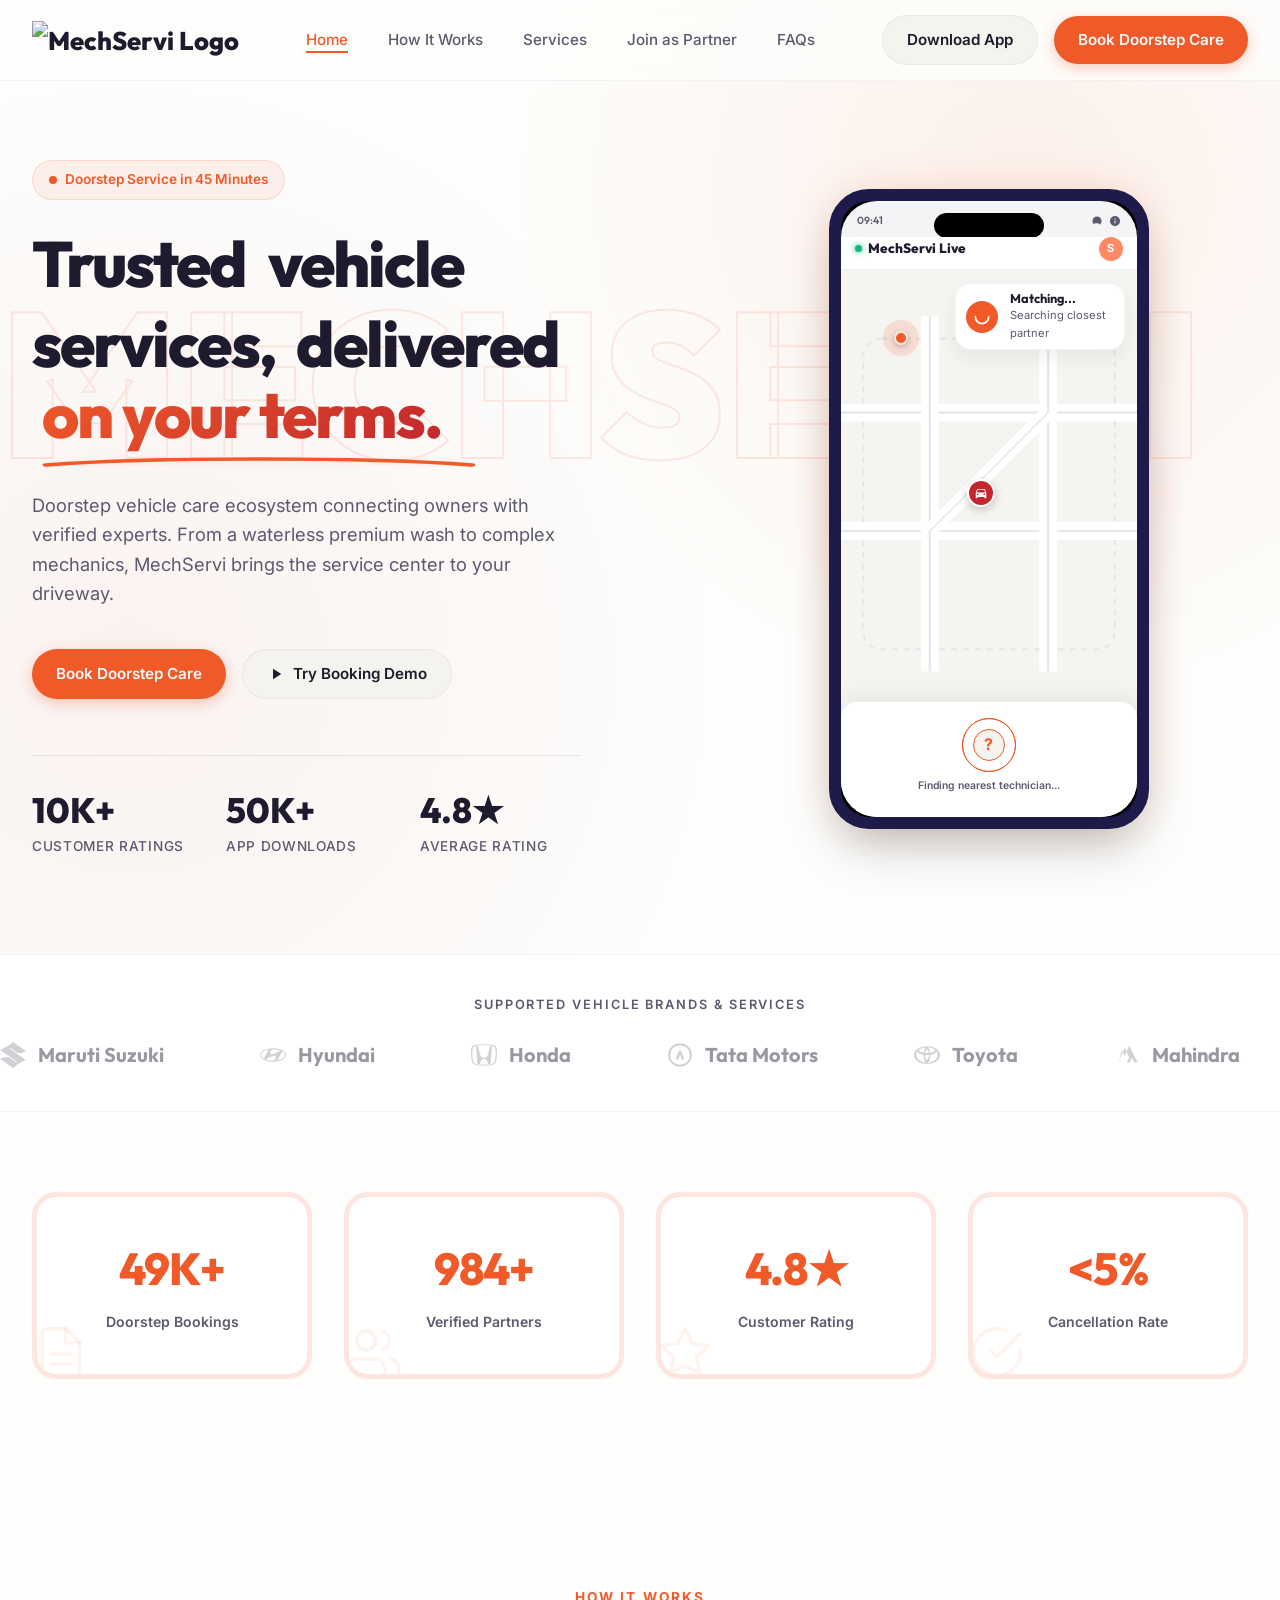
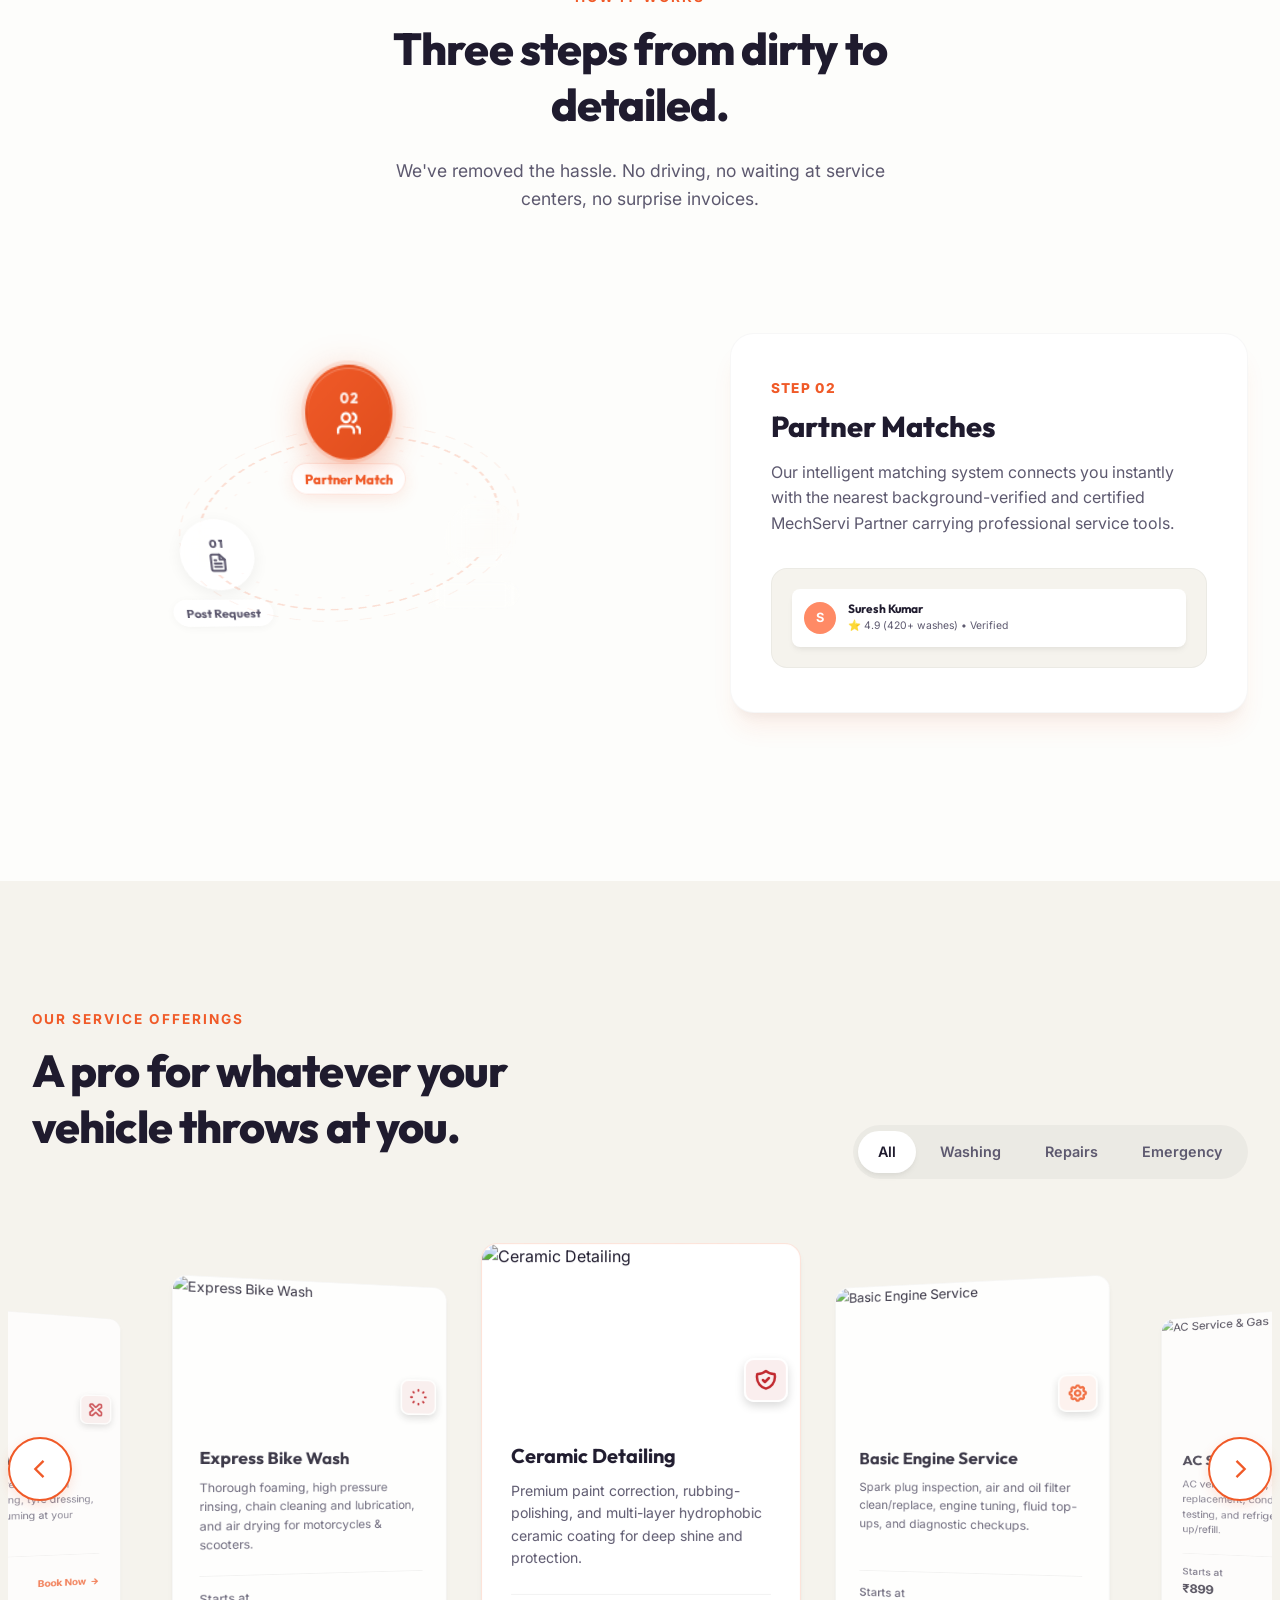
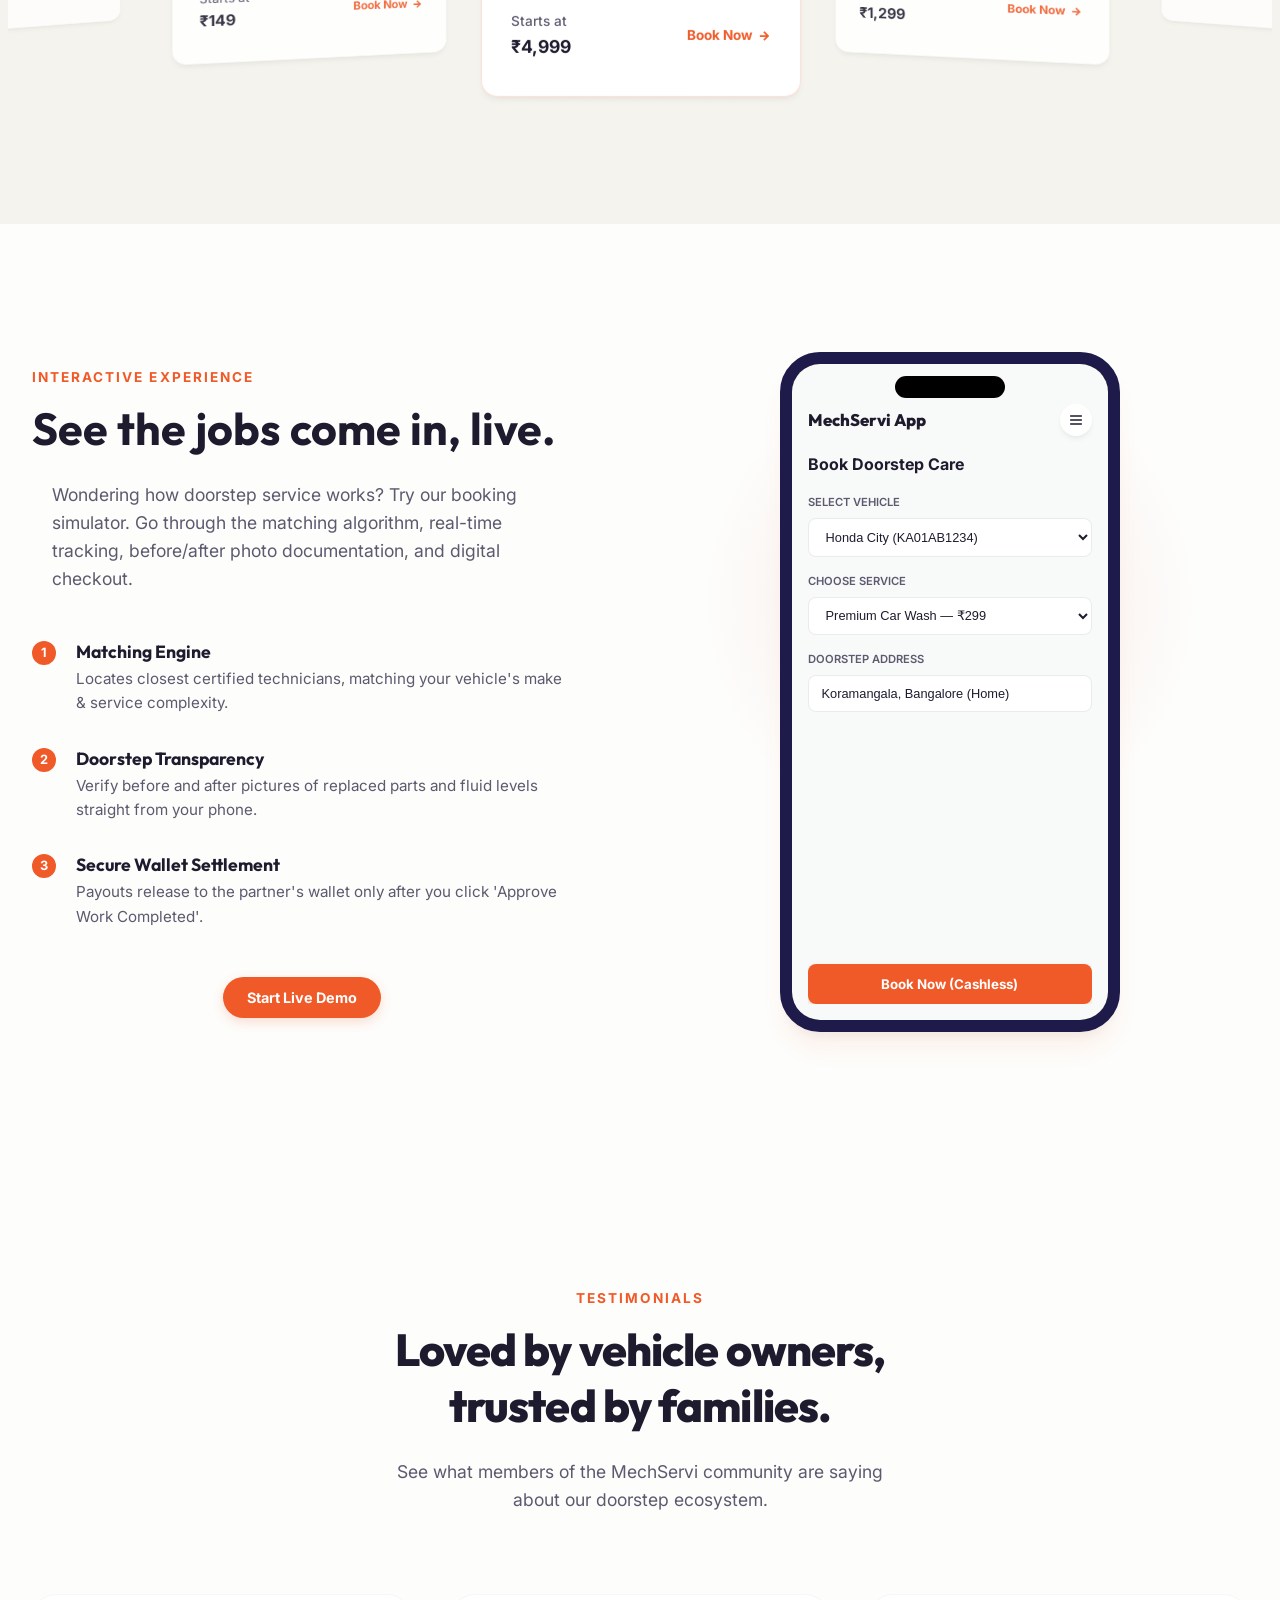
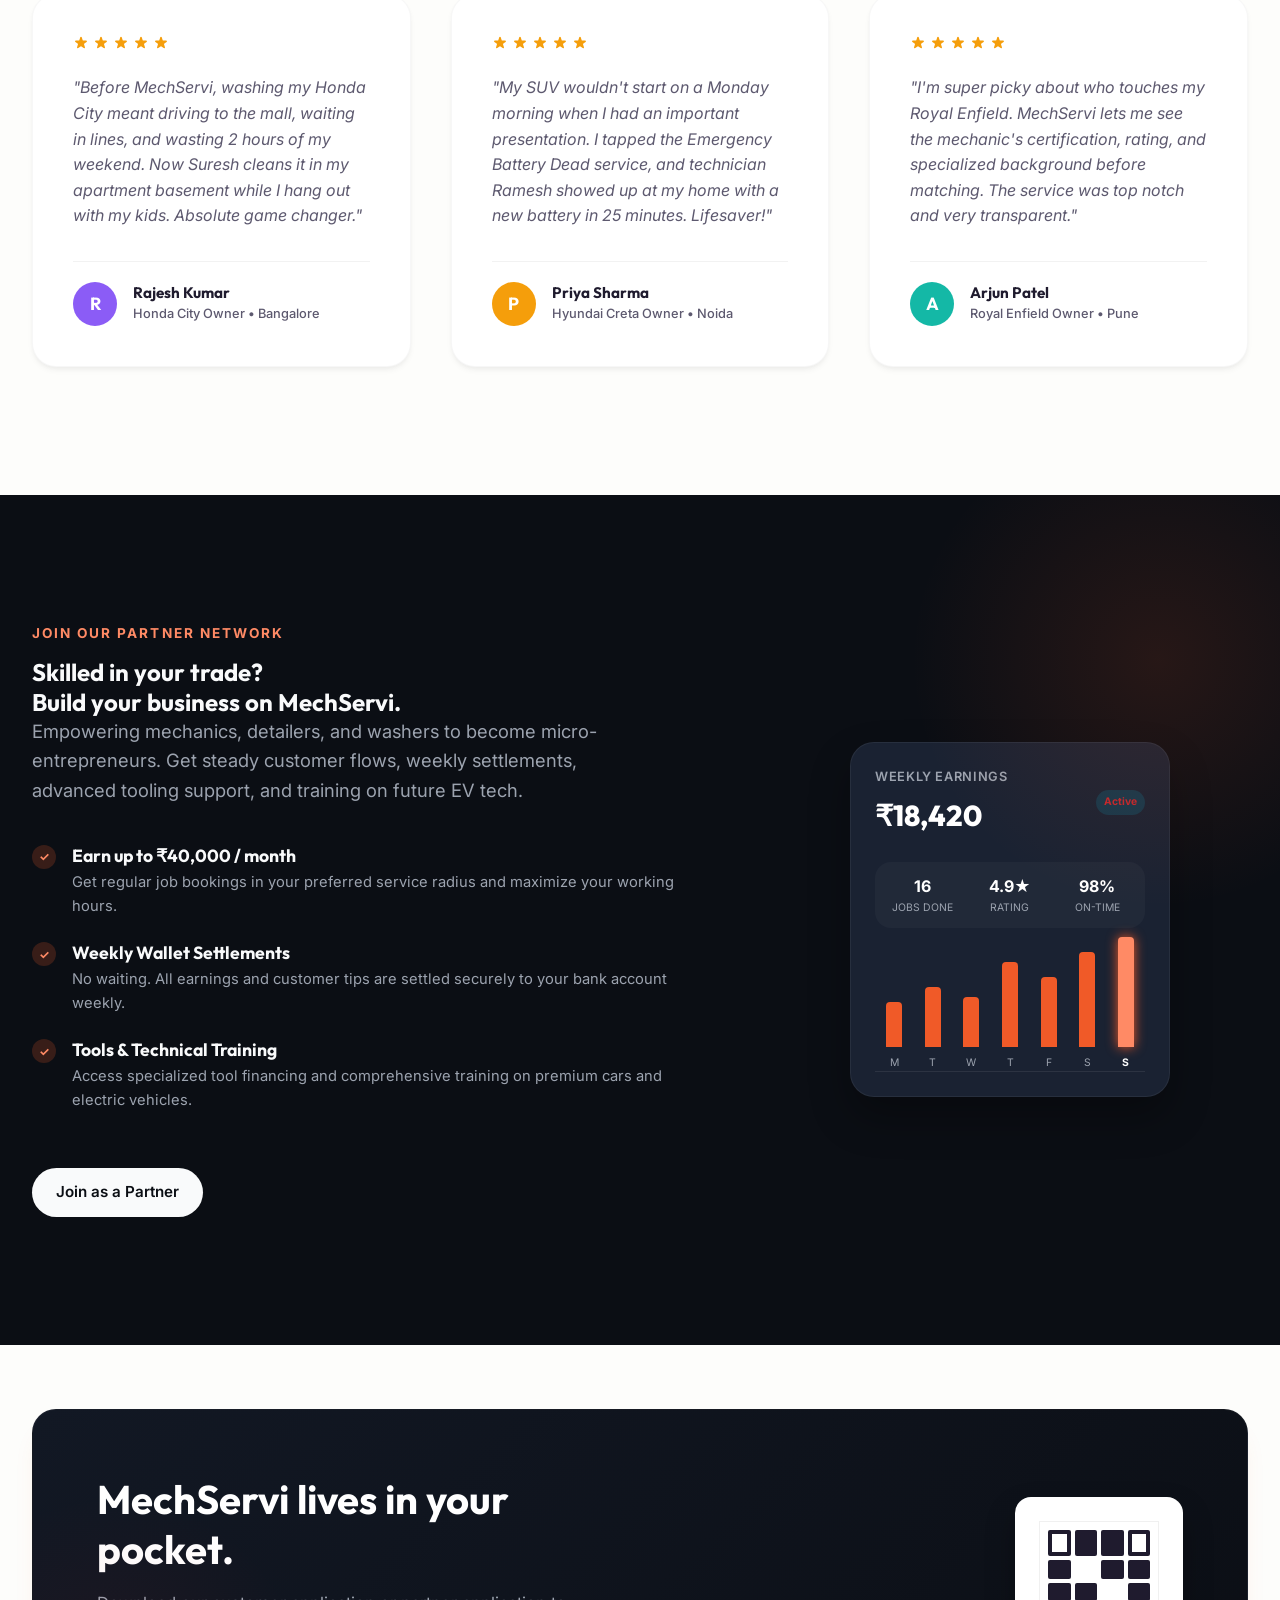
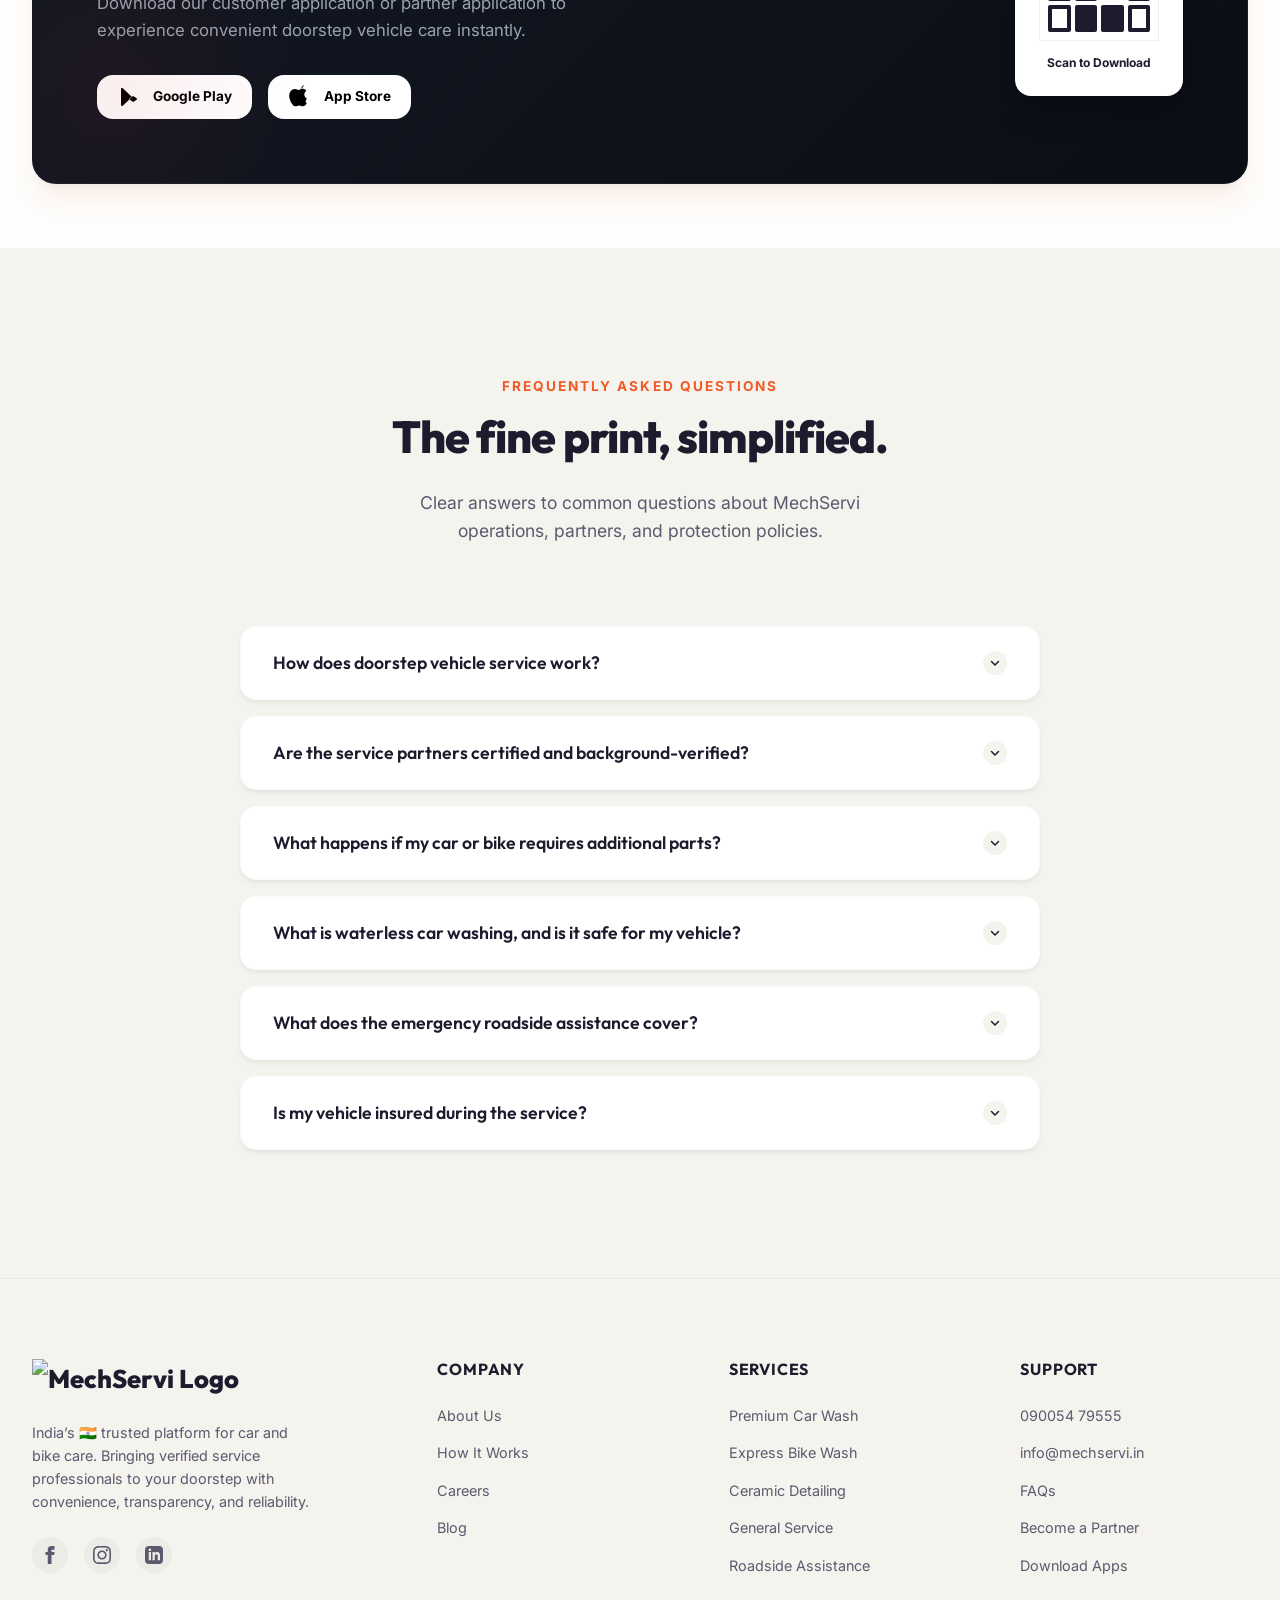
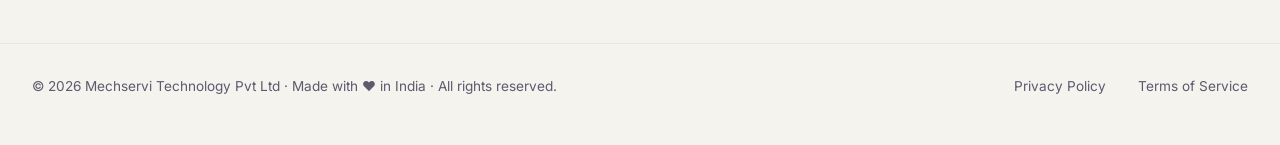
==== index.html @ dcfcd695 "Add files via upload" ====
<!DOCTYPE html>
<html lang="en">

<head>
    <meta charset="UTF-8">
    <meta name="viewport" content="width=device-width, initial-scale=1.0">
    <meta name="description" content="MechServi - Doorstep Vehicle Care Platform. Professional car wash, bike wash, repairs, maintenance, and emergency roadside assistance delivered at your doorstep by verified experts.">
    <title>MechServi - Doorstep Vehicle Care, On Your Terms</title>

    <!-- Favicons & Manifest -->
    <link rel="icon" type="image/png" href="favicon-96x96.png" sizes="96x96">
    <link rel="icon" type="image/svg+xml" href="favicon.svg">
    <link rel="shortcut icon" href="favicon.ico">
    <link rel="apple-touch-icon" sizes="180x180" href="apple-touch-icon.png">
    <meta name="apple-mobile-web-app-title" content="MechServi">
    <link rel="manifest" href="site.webmanifest">

    <!-- CSS Stylesheet -->
    <link rel="stylesheet" href="style.css">
</head>

<body>

    <!-- Header / Navigation Bar -->
    <header id="site-header">
        <div class="container nav-container">
            <a href="#" class="logo" id="header-logo">
        <img src="assets/logo.png" alt="MechServi Logo">
      </a>

            <nav id="main-nav">
                <ul>
                    <li><a href="#" class="active" id="nav-home">Home</a></li>
                    <li><a href="#how-it-works" id="nav-how">How It Works</a></li>
                    <li><a href="#services" id="nav-services">Services</a></li>
                    <li><a href="#partner" id="nav-partner">Join as Partner</a></li>
                    <li><a href="#faqs" id="nav-faq">FAQs</a></li>
                </ul>
                <div class="mobile-only-actions">
                    <a href="#download" class="btn btn-secondary" id="mobile-nav-btn-secondary">Download App</a>
                    <a href="#services" class="btn btn-primary" id="mobile-nav-btn-primary">Book Doorstep Care</a>
                </div>
            </nav>

            <div class="nav-actions">
                <a href="#download" class="btn btn-secondary" id="nav-btn-secondary">Download App</a>
                <a href="#services" class="btn btn-primary" id="nav-btn-primary">Book Doorstep Care</a>
            </div>

            <button class="mobile-menu-toggle" id="mobile-toggle" aria-label="Toggle menu">
        <span></span>
        <span></span>
        <span></span>
      </button>
        </div>
    </header>

    <!-- Hero Section -->
    <section class="hero" id="home">
        <div class="hero-bg-text-container">
            <div class="hero-bg-text">
                MECHSERVI &nbsp;&nbsp;&nbsp; MECHSERVI &nbsp;&nbsp;&nbsp; MECHSERVI &nbsp;&nbsp;&nbsp; MECHSERVI &nbsp;&nbsp;&nbsp; MECHSERVI &nbsp;&nbsp;&nbsp; MECHSERVI &nbsp;&nbsp;&nbsp; MECHSERVI &nbsp;&nbsp;&nbsp; MECHSERVI &nbsp;&nbsp;&nbsp;
            </div>
        </div>
        <div class="container hero-grid">
            <div class="hero-text">
                <div class="hero-tag" id="hero-tag-badge">
                    <span></span> Doorstep Service in 45 Minutes
                </div>
                <h1 id="hero-heading">
                    <span class="hero-line">
            <span class="word">Trusted</span>
                    <span class="word">vehicle</span>
                    <span class="word">services,</span>
                    <span class="word">delivered</span>
                    </span>
                    <span class="hero-line">

            <span class="rotating-words-wrapper">
              <span class="rotating-word" style="--gradient: linear-gradient(135deg, #F05A28, #C1272D)">on your
                terms.</span>
                    <span class="rotating-word" style="--gradient: linear-gradient(135deg, #F05A28, #10B981)">on your
                schedule.</span>
                    <span class="rotating-word" style="--gradient: linear-gradient(135deg, #E04E1D, #F59E0B)">at your
                doorstep.</span>
                    <svg class="handwritten-underline" viewBox="0 0 200 12" fill="none" preserveAspectRatio="none">
                <path d="M2 10 C 50 2, 150 2, 198 10" stroke="var(--color-primary)" stroke-width="3.5"
                  stroke-linecap="round" />
              </svg>
                    </span>
                    </span>
                </h1>
                <p class="hero-desc" id="hero-description">
                    Doorstep vehicle care ecosystem connecting owners with verified experts. From a waterless premium wash to complex mechanics, MechServi brings the service center to your driveway.
                </p>
                <div class="hero-actions">
                    <a href="#services" class="btn btn-primary" id="hero-btn-primary">Book Doorstep Care</a>
                    <a href="#simulator" class="btn btn-secondary" id="hero-btn-secondary">
                        <!-- Play icon in SVG -->
                        <svg width="18" height="18" viewBox="0 0 24 24" fill="currentColor">
              <path d="M8 5V19L19 12L8 5Z" />
            </svg> Try Booking Demo
                    </a>
                </div>

                <div class="hero-stats" id="hero-stats-panel">
                    <div class="hero-stat-item">
                        <h3 id="stat-ratings-num">10K+</h3>
                        <p>Customer Ratings</p>
                    </div>
                    <div class="hero-stat-item">
                        <h3 id="stat-downloads-num">50K+</h3>
                        <p>App Downloads</p>
                    </div>
                    <div class="hero-stat-item">
                        <h3 id="stat-rating-val">4.8★</h3>
                        <p>Average Rating</p>
                    </div>
                </div>
            </div>

            <div class="hero-visual">
                <div class="blob-glow"></div>

                <!-- Smartphone Graphic Mockup (Interactive Tracking Demo) -->
                <div class="smartphone-mockup" id="hero-mockup">
                    <div class="app-screen hero-app-screen" id="hero-app-state-container" data-state="idle">
                        <!-- App StatusBar Mockup -->
                        <div class="app-statusbar">
                            <span class="statusbar-time">09:41</span>
                            <div class="statusbar-icons">
                                <svg width="12" height="12" viewBox="0 0 24 24" fill="currentColor">
                  <path
                    d="M12 3c-4.97 0-9 4.03-9 9 0 2.12.74 4.07 1.97 5.61L4.35 19.4c3.9-3.9 10.2-3.9 14.1 0l.78-1.79C20.26 16.07 21 14.12 21 12c0-4.97-4.03-9-9-9z" />
                </svg>
                                <svg width="12" height="12" viewBox="0 0 24 24" fill="currentColor">
                  <path
                    d="M12 2C6.48 2 2 6.48 2 12s4.48 10 10 10 10-4.48 10-10S17.52 2 12 2zm1 15h-2v-6h2v6zm0-8h-2V7h2v2z" />
                </svg>
                            </div>
                        </div>

                        <!-- App Header Navigation -->
                        <div class="app-header">
                            <div class="app-header-left">
                                <span class="app-status-indicator"></span>
                                <span class="app-title">MechServi Live</span>
                            </div>
                            <div class="app-profile">S</div>
                        </div>

                        <!-- Map View Container -->
                        <div class="app-map-view" id="hero-map">
                            <!-- Grid Roads (Using SVG for maximum alignment & sharp responsive visuals) -->
                            <svg class="map-grid-svg" viewBox="0 0 200 240" fill="none" xmlns="http://www.w3.org/2000/svg">
                <!-- Outer Ring & Blocks -->
                <rect x="15" y="15" width="170" height="210" rx="12" stroke="#E5E7EB" stroke-width="1.5"
                  stroke-dasharray="4 4" />

                <!-- Main Horizontal Streets -->
                <path d="M0 65 H200" stroke="#FFFFFF" stroke-width="12" />
                <path d="M0 65 H200" stroke="#E5E7EB" stroke-width="1.5" />
                <path d="M0 145 H200" stroke="#FFFFFF" stroke-width="12" />
                <path d="M0 145 H200" stroke="#E5E7EB" stroke-width="1.5" />

                <!-- Main Vertical Streets -->
                <path d="M60 0 V240" stroke="#FFFFFF" stroke-width="12" />
                <path d="M60 0 V240" stroke="#E5E7EB" stroke-width="1.5" />
                <path d="M140 0 V240" stroke="#FFFFFF" stroke-width="12" />
                <path d="M140 0 V240" stroke="#E5E7EB" stroke-width="1.5" />

                <!-- Diagonal shortcut road -->
                <path d="M60 145 L140 65" stroke="#FFFFFF" stroke-width="10" />
                <path d="M60 145 L140 65" stroke="#E5E7EB" stroke-width="1" />
              </svg>

                            <!-- Pulsing Customer Target Location Pin -->
                            <div class="app-map-pin" style="left: 60px; top: 65px;">
                                <div class="pin-sonar"></div>
                                <div class="pin-core"></div>
                            </div>

                            <!-- Animated Vendor Pin -->
                            <div class="app-map-vendor-pin" id="hero-vendor-pin" style="left: 140px; top: 220px;">
                                <div class="vendor-avatar-badge" id="hero-vendor-badge">
                                    <!-- Dynamic Service Icon will render here via JS -->
                                    <svg viewBox="0 0 24 24">
                    <path
                      d="M18.92 6.01C18.72 5.42 18.16 5 17.5 5h-11c-.66 0-1.21.42-1.42 1.01L3 12v8c0 .55.45 1 1 1h1c.55 0 1-.45 1-1v-1h12v1c0 .55.45 1 1 1h1c.55 0 1-.45 1-1v-8l-2.08-5.99zM6.5 16c-.83 0-1.5-.67-1.5-1.5S5.67 13 6.5 13s1.5.67 1.5 1.5S7.33 16 6.5 16zm11 0c-.83 0-1.5-.67-1.5-1.5s.67-1.5 1.5-1.5 1.5.67 1.5 1.5-.67 1.5-1.5 1.5zM5 11l1.27-3.82c.14-.4.52-.68.96-.68h9.54c.44 0 .82.28.96.68L19 11H5z"
                      fill="currentColor" />
                  </svg>
                                </div>
                                <div class="vendor-radar-ping"></div>
                            </div>
                        </div>

                        <!-- Dynamic Floating Status Widget -->
                        <div class="app-float-card card-top-right hero-widget" id="hero-widget-status">
                            <div class="icon-badge" id="hero-widget-badge">
                                <svg class="icon-clock" width="16" height="16" fill="none" stroke="currentColor" stroke-width="2.5" viewBox="0 0 24 24">
                  <path d="M12 8v4l3 3m6-3a9 9 0 11-18 0 9 9 0 0118 0z" stroke-linecap="round"
                    stroke-linejoin="round" />
                </svg>
                            </div>
                            <div class="details">
                                <h4 id="hero-widget-title">Live Tracker</h4>
                                <p id="hero-widget-desc">Select a service to start demo</p>
                            </div>
                        </div>

                        <!-- Bottom Control console Sheet -->
                        <div class="app-control-sheet" id="hero-control-sheet">
                            <!-- STATE: Idle/Selection -->
                            <div class="sheet-state active" id="hero-sheet-idle">
                                <div class="sheet-indicator"></div>
                                <p class="sheet-label">Choose Doorstep Service</p>
                                <div class="service-option-row">
                                    <button class="service-opt-btn active" data-service="wash">
                    <div class="btn-icon">🚗</div>
                    <span>Wash</span>
                  </button>
                                    <button class="service-opt-btn" data-service="repair">
                    <div class="btn-icon">🔧</div>
                    <span>Repair</span>
                  </button>
                                    <button class="service-opt-btn" data-service="tow">
                    <div class="btn-icon">🚜</div>
                    <span>Towing</span>
                  </button>
                                </div>
                                <button class="sheet-primary-btn" id="hero-btn-start">Request Live Track</button>
                            </div>

                            <!-- STATE: Matching -->
                            <div class="sheet-state" id="hero-sheet-matching">
                                <div class="matching-radar-container">
                                    <div class="radar-circle circle-1"></div>
                                    <div class="radar-circle circle-2"></div>
                                    <div class="matching-avatar">?</div>
                                </div>
                                <p class="matching-text">Finding nearest technician...</p>
                            </div>

                            <!-- STATE: Active Tracking/Progress -->
                            <div class="sheet-state" id="hero-sheet-tracking">
                                <div class="provider-profile-card">
                                    <div class="profile-avatar" id="hero-provider-avatar">S</div>
                                    <div class="provider-info">
                                        <h5 id="hero-provider-name">Suresh Kumar</h5>
                                        <p id="hero-provider-meta">⭐ 4.9 • Suzuki Swift</p>
                                    </div>
                                    <div class="provider-actions">
                                        <button class="action-btn-circle message-btn">💬</button>
                                        <button class="action-btn-circle call-btn">📞</button>
                                    </div>
                                </div>
                                <div class="progress-details-row">
                                    <div class="progress-info">
                                        <span id="hero-progress-label">Arriving in</span>
                                        <strong id="hero-progress-val">12 mins</strong>
                                    </div>
                                    <div class="mini-progress-bar">
                                        <div class="mini-progress-fill" id="hero-progress-fill" style="width: 0%;"></div>
                                    </div>
                                </div>
                            </div>

                            <!-- STATE: Receipt/Success -->
                            <div class="sheet-state" id="hero-sheet-receipt">
                                <div class="success-header">
                                    <div class="success-checkmark">✓</div>
                                    <h5>Service Completed!</h5>
                                </div>
                                <div class="receipt-mini-table">
                                    <div class="receipt-row">
                                        <span>Provider</span>
                                        <span id="hero-receipt-provider">Suresh Kumar</span>
                                    </div>
                                    <div class="receipt-row">
                                        <span>Total Paid</span>
                                        <strong id="hero-receipt-amount">₹499</strong>
                                    </div>
                                </div>
                                <button class="sheet-primary-btn outline-btn" id="hero-btn-reset">Simulate Again</button>
                            </div>
                        </div>

                    </div>
                </div>

            </div>
        </div>
    </section>

    <!-- Supported Brands Ticker -->
    <section class="ticker-section" id="brands-ticker">
        <div class="ticker-title">Supported Vehicle Brands & Services</div>
        <div class="ticker-wrap">
            <div class="ticker-content" id="ticker-slider">
                <!-- Double list for infinite loop -->
                <div class="ticker-item">
                    <svg class="brand-logo" viewBox="0 0 24 24">
            <path
              d="M17.369 19.995C13.51 22.39 12 24 12 24L.105 15.705s5.003-3.715 9.186-.87l5.61 3.882.683-.453L.106 7.321s2.226-.65 6.524-3.315C10.49 1.609 12 0 12 0l11.895 8.296s-5.003 3.715-9.187.87L9.1 5.281l-.683.454L23.893 16.68s-2.224.649-6.524 3.315Z"
              fill="currentColor" />
          </svg>
                    <span>Maruti Suzuki</span>
                </div>
                <div class="ticker-item">
                    <svg class="brand-logo" viewBox="0 0 24 24">
            <path
              d="M12 18.1622c-6.6275 0-12-2.7586-12-6.163 0-3.4028 5.3725-6.1614 12-6.1614 6.6278 0 12 2.7586 12 6.1614 0 3.4044-5.3722 6.163-12 6.163zM7.6023 7.17C3.701 7.9784.973 9.8302.973 11.9844c0 1.1929.8382 2.2932 2.248 3.1757.1174.0724.1941.0862.251.0826.1019-.006.1593-.0698.201-.146.028-.0485.0631-.1225.0972-.1968.4601-1.0834 2.0776-4.8333 4.2023-7.3758a1.1775 1.1775 0 0 0 .1048-.1461c.046-.084.0356-.1513.0006-.192-.0593-.0647-.2247-.065-.4756-.016zM9.742 8.8995c-1.1728 2.8492 1.0473 2.4961 1.6478 2.3637 1.0203-.2258 1.9944-.6128 2.7746-.925 2.2216-.8887 3.4012-1.7804 3.7925-2.123a1.9839 1.9839 0 0 0 .1076-.0988c.0557-.058.0976-.1192.0976-.2002 0-.0936-.081-.1687-.2374-.2231-.012-.0049-.0517-.021-.0641-.025-1.698-.5415-3.724-.8563-5.9016-.8563-.0168 0-.0586-.0022-.1169 0-.2608.0078-.5509.0664-.787.1888-.7777.4049-1.1163 1.4235-1.313 1.899zm10.5851.0037c-.0268.0487-.0612.1224-.0962.1974-.4599 1.0826-2.0774 4.831-4.2018 7.3733-.0515.063-.0796.1031-.1042.1467-.0492.0846-.0388.1535 0 .1935.0572.0641.2235.0654.474.0157 3.8998-.81 6.628-2.6606 6.628-4.8149 0-1.1925-.836-2.2928-2.2472-3.1745-.1161-.073-.1934-.0871-.25-.083-.1028.0067-.16.0699-.2026.1458zM14.258 15.099c1.173-2.849-1.0483-2.494-1.6467-2.3622-1.0218.225-1.996.613-2.7757.924-2.2226.8883-3.4017 1.782-3.7944 2.1234-.0468.0428-.0833.0742-.1066.0995-.0564.0573-.0967.1178-.0967.2007 0 .0923.08.1688.2362.2229.012.0048.0511.0213.0657.0255 1.696.54 3.722.8557 5.9.8557.0177 0 .0592.0016.1178 0 .2609-.0081.5522-.0677.7871-.1888.7781-.4052 1.1169-1.4234 1.3133-1.9007z"
              fill="currentColor" />
          </svg>
                    <span>Hyundai</span>
                </div>
                <div class="ticker-item">
                    <svg class="brand-logo" viewBox="0 0 24 24">
            <path
              d="M23.902 6.87c-.33-3.218-2.47-3.895-4.354-4.204-.946-.16-2.63-.3-3.716-.34-.946-.06-3.168-.09-3.835-.09-.657 0-2.89.03-3.835.09-1.076.04-2.77.18-3.716.34C2.563 2.985.42 3.66.092 6.87c-.08.877-.1 2.023-.09 3.248.03 2.031.2 3.406.3 4.363.07.657.338 2.62.687 3.636.478 1.395.916 1.803 1.424 2.222.937.757 2.471.996 2.79 1.056 1.733.31 5.24.368 6.784.368 1.544 0 5.05-.05 6.784-.368.329-.06 1.863-.29 2.79-1.056.508-.419.946-.827 1.424-2.222.35-1.016.628-2.979.698-3.636.1-.957.279-2.332.299-4.363.04-1.225.01-2.371-.08-3.248m-1.176 5.4c-.19 2.57-.418 4.104-.747 5.22-.29.976-.637 1.623-1.165 2.092-.867.787-2.063.956-2.76 1.056-1.514.23-4.055.3-6.057.3-2.002 0-4.543-.08-6.057-.3-.697-.1-1.893-.269-2.76-1.056-.518-.469-.876-1.126-1.155-2.093-.329-1.105-.558-2.65-.747-5.22-.11-1.543-.09-4.054.08-5.4.258-2.011 1.255-3.018 3.387-3.396.996-.18 2.34-.31 3.606-.37 1.016-.07 2.7-.1 3.636-.09.936-.01 2.62.03 3.636.09 1.275.06 2.61.19 3.606.37 2.142.378 3.139 1.395 3.388 3.397.199 1.345.229 3.856.11 5.4m-5.202-8.39c-.548 2.462-.767 3.588-1.216 5.37-.428 1.715-.767 3.298-1.335 4.065-.587.777-1.365.947-1.893 1.006-.279.03-.478.04-1.066.05-.596 0-.796-.02-1.075-.05-.528-.06-1.315-.229-1.892-1.006-.578-.767-.907-2.35-1.335-4.064-.47-1.773-.678-2.91-1.236-5.37 0 0-.548.02-.797.04-.329.02-.588.05-.867.09.343 5.372.692 11.079 1.126 16.13a21.983 21.983 0 002.39.169c.33-1.266.748-3.02 1.207-3.767.378-.608.966-.677 1.295-.717.518-.07.956-.08 1.165-.08.2-.01.637 0 1.165.08.33.05.917.11 1.295.717.47.747.877 2.5 1.206 3.766 0 0 .358-.01 1.165-.05.41-.018.82-.058 1.226-.12.458-5.39.785-10.728 1.126-16.128-.28-.04-.538-.07-.867-.09-.23-.02-.787-.04-.787-.04z"
              fill="currentColor" />
          </svg>
                    <span>Honda</span>
                </div>
                <div class="ticker-item">
                    <svg class="brand-logo" viewBox="0 0 24 24">
            <circle cx="12" cy="12" r="10" fill="none" stroke="currentColor" stroke-width="1.8" />
            <path
              d="M12 7c-2 3.5-3.5 6-3.5 9 0 .5.2.8.5.8 1.2 0 2.2-2.5 3-5 .8 2.5 1.8 5 3 5 .3 0 .5-.3.5-.8 0-3-1.5-5.5-3.5-9z"
              fill="currentColor" />
          </svg>
                    <span>Tata Motors</span>
                </div>
                <div class="ticker-item">
                    <svg class="brand-logo" viewBox="0 0 24 24">
            <path
              d="M12 3.848C5.223 3.848 0 7.298 0 12c0 4.702 5.224 8.152 12 8.152S24 16.702 24 12c0-4.702-5.223-8.152-12-8.152zm7.334 3.839c0 1.08-1.725 1.913-4.488 2.246-.26-2.58-1.005-4.279-1.963-4.913 2.948.184 6.45 1.227 6.45 2.667zM12 16.401c-.96 0-1.746-1.5-1.808-4.389.577.047 1.18.072 1.808.072.628 0 1.23-.025 1.807-.072-.061 2.89-.847 4.389-1.807 4.389zm0-6.308c-.59 0-1.155-.019-1.69-.054.261-1.728.92-3.15 1.69-3.15.77 0 1.428 1.422 1.689 3.15-.535.034-1.099.054-1.689.054zm-.882-5.075c-.956.633-1.706 2.333-1.964 4.915C6.391 9.6 4.665 8.767 4.665 7.687c0-1.44 3.504-2.49 6.453-2.669zM2.037 11.68a5.265 5.265 0 011.048-3.164c.27 1.547 2.522 2.881 5.972 3.37V12c0 3.772.879 6.203 2.087 6.97-5.107-.321-9.107-3.48-9.107-7.29zm10.823 7.29c1.207-.767 2.087-3.198 2.087-6.97v-.115c3.447-.488 5.704-1.826 5.972-3.37a5.26 5.26 0 011.049 3.165c-.004 3.81-4.008 6.969-9.109 7.29z"
              fill="currentColor" />
          </svg>
                    <span>Toyota</span>
                </div>
                <div class="ticker-item">
                    <svg class="brand-logo" viewBox="0 0 24 24">
            <path d="M4 19L10 5l4 9.5L12 19h2.5l2-4.5L19 19h3L14 3.5l-4 9.5-2.5-5.5L4 19z" fill="currentColor" />
          </svg>
                    <span>Mahindra</span>
                </div>
                <div class="ticker-item">
                    <svg class="brand-logo" viewBox="0 0 24 24">
            <path
              d="M2.5 7h2.5l2.5 5.5L10 7h2.5L9 14.5l-2 4.5H4.5l2-4.5L2.5 7zm11 0h2.5v12h-2.5V7zm5 0h2.5L23.5 19H21l-.75-2H17.5l-.75 2h-2.5l2.5-12zm-1 7.5h2l-1-2.7-1 2.7z"
              fill="currentColor" />
          </svg>
                    <span>Kia Motors</span>
                </div>
                <div class="ticker-item">
                    <svg class="brand-logo" viewBox="0 0 24 24">
            <circle cx="12" cy="12" r="10" fill="none" stroke="currentColor" stroke-width="1.8" />
            <path d="M12 5v14M5 12h14" stroke="currentColor" stroke-width="1.5" />
            <circle cx="12" cy="12" r="5" fill="currentColor" />
            <path d="M8 8l8 8M16 8l-8 8" stroke="currentColor" stroke-width="1.5" />
          </svg>
                    <span>Royal Enfield</span>
                </div>
                <div class="ticker-item">
                    <svg class="brand-logo" viewBox="0 0 24 24">
            <path d="M12 2L4 8v8l8 6 8-6V8l-8-6zm-1 4.5v11l-4-3V9.5l4-3zm6 3l-4 3v5l4-3v-5z" fill="currentColor" />
          </svg>
                    <span>Hero MotoCorp</span>
                </div>
                <div class="ticker-item">
                    <svg class="brand-logo" viewBox="0 0 24 24">
            <path d="M3 6l9 6 9-6v3l-9 6-9-6V6zm0 5l9 6 9-6v3l-9 6-9-6v-3z" fill="currentColor" />
          </svg>
                    <span>Bajaj Auto</span>
                </div>
                <!-- Duplicate for loop -->
                <div class="ticker-item">
                    <svg class="brand-logo" viewBox="0 0 24 24">
            <path
              d="M17.369 19.995C13.51 22.39 12 24 12 24L.105 15.705s5.003-3.715 9.186-.87l5.61 3.882.683-.453L.106 7.321s2.226-.65 6.524-3.315C10.49 1.609 12 0 12 0l11.895 8.296s-5.003 3.715-9.187.87L9.1 5.281l-.683.454L23.893 16.68s-2.224.649-6.524 3.315Z"
              fill="currentColor" />
          </svg>
                    <span>Maruti Suzuki</span>
                </div>
                <div class="ticker-item">
                    <svg class="brand-logo" viewBox="0 0 24 24">
            <path
              d="M12 18.1622c-6.6275 0-12-2.7586-12-6.163 0-3.4028 5.3725-6.1614 12-6.1614 6.6278 0 12 2.7586 12 6.1614 0 3.4044-5.3722 6.163-12 6.163zM7.6023 7.17C3.701 7.9784.973 9.8302.973 11.9844c0 1.1929.8382 2.2932 2.248 3.1757.1174.0724.1941.0862.251.0826.1019-.006.1593-.0698.201-.146.028-.0485.0631-.1225.0972-.1968.4601-1.0834 2.0776-4.8333 4.2023-7.3758a1.1775 1.1775 0 0 0 .1048-.1461c.046-.084.0356-.1513.0006-.192-.0593-.0647-.2247-.065-.4756-.016zM9.742 8.8995c-1.1728 2.8492 1.0473 2.4961 1.6478 2.3637 1.0203-.2258 1.9944-.6128 2.7746-.925 2.2216-.8887 3.4012-1.7804 3.7925-2.123a1.9839 1.9839 0 0 0 .1076-.0988c.0557-.058.0976-.1192.0976-.2002 0-.0936-.081-.1687-.2374-.2231-.012-.0049-.0517-.021-.0641-.025-1.698-.5415-3.724-.8563-5.9016-.8563-.0168 0-.0586-.0022-.1169 0-.2608.0078-.5509.0664-.787.1888-.7777.4049-1.1163 1.4235-1.313 1.899zm10.5851.0037c-.0268.0487-.0612.1224-.0962.1974-.4599 1.0826-2.0774 4.831-4.2018 7.3733-.0515.063-.0796.1031-.1042.1467-.0492.0846-.0388.1535 0 .1935.0572.0641.2235.0654.474.0157 3.8998-.81 6.628-2.6606 6.628-4.8149 0-1.1925-.836-2.2928-2.2472-3.1745-.1161-.073-.1934-.0871-.25-.083-.1028.0067-.16.0699-.2026.1458zM14.258 15.099c1.173-2.849-1.0483-2.494-1.6467-2.3622-1.0218.225-1.996.613-2.7757.924-2.2226.8883-3.4017 1.782-3.7944 2.1234-.0468.0428-.0833.0742-.1066.0995-.0564.0573-.0967.1178-.0967.2007 0 .0923.08.1688.2362.2229.012.0048.0511.0213.0657.0255 1.696.54 3.722.8557 5.9.8557.0177 0 .0592.0016.1178 0 .2609-.0081.5522-.0677.7871-.1888.7781-.4052 1.1169-1.4234 1.3133-1.9007z"
              fill="currentColor" />
          </svg>
                    <span>Hyundai</span>
                </div>
                <div class="ticker-item">
                    <svg class="brand-logo" viewBox="0 0 24 24">
            <path
              d="M23.902 6.87c-.33-3.218-2.47-3.895-4.354-4.204-.946-.16-2.63-.3-3.716-.34-.946-.06-3.168-.09-3.835-.09-.657 0-2.89.03-3.835.09-1.076.04-2.77.18-3.716.34C2.563 2.985.42 3.66.092 6.87c-.08.877-.1 2.023-.09 3.248.03 2.031.2 3.406.3 4.363.07.657.338 2.62.687 3.636.478 1.395.916 1.803 1.424 2.222.937.757 2.471.996 2.79 1.056 1.733.31 5.24.368 6.784.368 1.544 0 5.05-.05 6.784-.368.329-.06 1.863-.29 2.79-1.056.508-.419.946-.827 1.424-2.222.35-1.016.628-2.979.698-3.636.1-.957.279-2.332.299-4.363.04-1.225.01-2.371-.08-3.248m-1.176 5.4c-.19 2.57-.418 4.104-.747 5.22-.29.976-.637 1.623-1.165 2.092-.867.787-2.063.956-2.76 1.056-1.514.23-4.055.3-6.057.3-2.002 0-4.543-.08-6.057-.3-.697-.1-1.893-.269-2.76-1.056-.518-.469-.876-1.126-1.155-2.093-.329-1.105-.558-2.65-.747-5.22-.11-1.543-.09-4.054.08-5.4.258-2.011 1.255-3.018 3.387-3.396.996-.18 2.34-.31 3.606-.37 1.016-.07 2.7-.1 3.636-.09.936-.01 2.62.03 3.636.09 1.275.06 2.61.19 3.606.37 2.142.378 3.139 1.395 3.388 3.397.199 1.345.229 3.856.11 5.4m-5.202-8.39c-.548 2.462-.767 3.588-1.216 5.37-.428 1.715-.767 3.298-1.335 4.065-.587.777-1.365.947-1.893 1.006-.279.03-.478.04-1.066.05-.596 0-.796-.02-1.075-.05-.528-.06-1.315-.229-1.892-1.006-.578-.767-.907-2.35-1.335-4.064-.47-1.773-.678-2.91-1.236-5.37 0 0-.548.02-.797.04-.329.02-.588.05-.867.09.343 5.372.692 11.079 1.126 16.13a21.983 21.983 0 002.39.169c.33-1.266.748-3.02 1.207-3.767.378-.608.966-.677 1.295-.717.518-.07.956-.08 1.165-.08.2-.01.637 0 1.165.08.33.05.917.11 1.295.717.47.747.877 2.5 1.206 3.766 0 0 .358-.01 1.165-.05.41-.018.82-.058 1.226-.12.458-5.39.785-10.728 1.126-16.128-.28-.04-.538-.07-.867-.09-.23-.02-.787-.04-.787-.04z"
              fill="currentColor" />
          </svg>
                    <span>Honda</span>
                </div>
                <div class="ticker-item">
                    <svg class="brand-logo" viewBox="0 0 24 24">
            <circle cx="12" cy="12" r="10" fill="none" stroke="currentColor" stroke-width="1.8" />
            <path
              d="M12 7c-2 3.5-3.5 6-3.5 9 0 .5.2.8.5.8 1.2 0 2.2-2.5 3-5 .8 2.5 1.8 5 3 5 .3 0 .5-.3.5-.8 0-3-1.5-5.5-3.5-9z"
              fill="currentColor" />
          </svg>
                    <span>Tata Motors</span>
                </div>
                <div class="ticker-item">
                    <svg class="brand-logo" viewBox="0 0 24 24">
            <path
              d="M12 3.848C5.223 3.848 0 7.298 0 12c0 4.702 5.224 8.152 12 8.152S24 16.702 24 12c0-4.702-5.223-8.152-12-8.152zm7.334 3.839c0 1.08-1.725 1.913-4.488 2.246-.26-2.58-1.005-4.279-1.963-4.913 2.948.184 6.45 1.227 6.45 2.667zM12 16.401c-.96 0-1.746-1.5-1.808-4.389.577.047 1.18.072 1.808.072.628 0 1.23-.025 1.807-.072-.061 2.89-.847 4.389-1.807 4.389zm0-6.308c-.59 0-1.155-.019-1.69-.054.261-1.728.92-3.15 1.69-3.15.77 0 1.428 1.422 1.689 3.15-.535.034-1.099.054-1.689.054zm-.882-5.075c-.956.633-1.706 2.333-1.964 4.915C6.391 9.6 4.665 8.767 4.665 7.687c0-1.44 3.504-2.49 6.453-2.669zM2.037 11.68a5.265 5.265 0 011.048-3.164c.27 1.547 2.522 2.881 5.972 3.37V12c0 3.772.879 6.203 2.087 6.97-5.107-.321-9.107-3.48-9.107-7.29zm10.823 7.29c1.207-.767 2.087-3.198 2.087-6.97v-.115c3.447-.488 5.704-1.826 5.972-3.37a5.26 5.26 0 011.049 3.165c-.004 3.81-4.008 6.969-9.109 7.29z"
              fill="currentColor" />
          </svg>
                    <span>Toyota</span>
                </div>
                <div class="ticker-item">
                    <svg class="brand-logo" viewBox="0 0 24 24">
            <path d="M4 19L10 5l4 9.5L12 19h2.5l2-4.5L19 19h3L14 3.5l-4 9.5-2.5-5.5L4 19z" fill="currentColor" />
          </svg>
                    <span>Mahindra</span>
                </div>
                <div class="ticker-item">
                    <svg class="brand-logo" viewBox="0 0 24 24">
            <path
              d="M2.5 7h2.5l2.5 5.5L10 7h2.5L9 14.5l-2 4.5H4.5l2-4.5L2.5 7zm11 0h2.5v12h-2.5V7zm5 0h2.5L23.5 19H21l-.75-2H17.5l-.75 2h-2.5l2.5-12zm-1 7.5h2l-1-2.7-1 2.7z"
              fill="currentColor" />
          </svg>
                    <span>Kia Motors</span>
                </div>
                <div class="ticker-item">
                    <svg class="brand-logo" viewBox="0 0 24 24">
            <circle cx="12" cy="12" r="10" fill="none" stroke="currentColor" stroke-width="1.8" />
            <path d="M12 5v14M5 12h14" stroke="currentColor" stroke-width="1.5" />
            <circle cx="12" cy="12" r="5" fill="currentColor" />
            <path d="M8 8l8 8M16 8l-8 8" stroke="currentColor" stroke-width="1.5" />
          </svg>
                    <span>Royal Enfield</span>
                </div>
                <div class="ticker-item">
                    <svg class="brand-logo" viewBox="0 0 24 24">
            <path d="M12 2L4 8v8l8 6 8-6V8l-8-6zm-1 4.5v11l-4-3V9.5l4-3zm6 3l-4 3v5l4-3v-5z" fill="currentColor" />
          </svg>
                    <span>Hero MotoCorp</span>
                </div>
                <div class="ticker-item">
                    <svg class="brand-logo" viewBox="0 0 24 24">
            <path d="M3 6l9 6 9-6v3l-9 6-9-6V6zm0 5l9 6 9-6v3l-9 6-9-6v-3z" fill="currentColor" />
          </svg>
                    <span>Bajaj Auto</span>
                </div>
            </div>
        </div>
    </section>

    <!-- Metric highlight numbers bar -->
    <section class="stats-bar">
        <div class="container stats-grid" id="stats-numbers-container">
            <div class="stat-card">
                <div class="stat-num" id="count-bookings" data-target="50000">0</div>
                <div class="stat-label">Doorstep Bookings</div>
                <svg class="stat-deco-icon" viewBox="0 0 24 24" fill="none" stroke="currentColor" stroke-width="1.5" stroke-linecap="round" stroke-linejoin="round">
          <path d="M14 2H6a2 2 0 0 0-2 2v16a2 2 0 0 0 2 2h12a2 2 0 0 0 2-2V8z"></path>
          <polyline points="14 2 14 8 20 8"></polyline>
          <line x1="16" y1="13" x2="8" y2="13"></line>
          <line x1="16" y1="17" x2="8" y2="17"></line>
        </svg>
            </div>
            <div class="stat-card">
                <div class="stat-num" id="count-vendors" data-target="1000">0</div>
                <div class="stat-label">Verified Partners</div>
                <svg class="stat-deco-icon" viewBox="0 0 24 24" fill="none" stroke="currentColor" stroke-width="1.5" stroke-linecap="round" stroke-linejoin="round">
          <path d="M17 21v-2a4 4 0 0 0-4-4H5a4 4 0 0 0-4 4v2"></path>
          <circle cx="9" cy="7" r="4"></circle>
          <path d="M23 21v-2a4 4 0 0 0-3-3.87"></path>
          <path d="M16 3.13a4 4 0 0 1 0 7.75"></path>
        </svg>
            </div>
            <div class="stat-card">
                <div class="stat-num" id="count-csat" data-target="4.8">0</div>
                <div class="stat-label">Customer Rating</div>
                <svg class="stat-deco-icon" viewBox="0 0 24 24" fill="none" stroke="currentColor" stroke-width="1.5" stroke-linecap="round" stroke-linejoin="round">
          <polygon
            points="12 2 15.09 8.26 22 9.27 17 14.14 18.18 21.02 12 17.77 5.82 21.02 7 14.14 2 9.27 8.91 8.26 12 2">
          </polygon>
        </svg>
            </div>
            <div class="stat-card">
                <div class="stat-num" id="count-cancellations">&lt;5%</div>
                <div class="stat-label">Cancellation Rate</div>
                <svg class="stat-deco-icon" viewBox="0 0 24 24" fill="none" stroke="currentColor" stroke-width="1.5" stroke-linecap="round" stroke-linejoin="round">
          <path d="M22 11.08V12a10 10 0 1 1-5.93-9.14"></path>
          <polyline points="22 4 12 14.01 9 11.01"></polyline>
        </svg>
            </div>
        </div>
    </section>

    <!-- Three-step Process Section -->
    <section class="steps-section" id="how-it-works">
        <div class="container">
            <div class="section-header">
                <span class="section-label">How It Works</span>
                <h2 class="section-title" id="how-it-works-title">Three steps from dirty to detailed.</h2>
                <p class="section-desc">We've removed the hassle. No driving, no waiting at service centers, no surprise invoices.
                </p>
            </div>

            <div class="steps-3d-layout" id="steps-circular-container">
                <!-- Left: Interactive 3D Orbit circle -->
                <div class="steps-orbit-column">
                    <div class="steps-orbit-wrapper">
                        <div class="steps-orbit-ring-3d">
                            <!-- Outer rotating decorative HUD ring -->
                            <div class="hud-ring-outer">
                                <svg viewBox="0 0 400 400">
                  <circle cx="200" cy="200" r="170" stroke="rgba(240, 90, 40, 0.08)" stroke-width="1.5"
                    stroke-dasharray="12 12" fill="none" />
                  <circle cx="200" cy="200" r="150" stroke="rgba(240, 90, 40, 0.18)" stroke-width="2.5"
                    stroke-dasharray="8 6" fill="none" />
                </svg>
                            </div>
                            <!-- Inner rotating decorative HUD ring (counter-rotating) -->
                            <div class="hud-ring-inner">
                                <svg viewBox="0 0 400 400">
                  <circle cx="200" cy="200" r="130" stroke="rgba(240, 90, 40, 0.05)" stroke-width="2"
                    stroke-dasharray="4 20" fill="none" />
                </svg>
                            </div>

                            <!-- Glowing core in center -->
                            <div class="steps-orbit-core">
                                <div class="core-inner">
                                    <img src="assets/logo-icon.png" alt="MechServi Logo" class="core-logo">
                                </div>
                                <!-- Dual pulsing outer layers -->
                                <div class="core-pulse-1"></div>
                                <div class="core-pulse-2"></div>
                            </div>

                            <!-- Step Nodes placed at angles -->
                            <!-- Step 1: Angle 270 (top center) -->
                            <div class="step-node active" data-step="1" style="--angle: 270deg; --offset-x: 0px; --offset-y: -150px;">
                                <div class="step-node-inner">
                                    <span class="step-node-num">01</span>
                                    <span class="step-node-icon">
                    <svg class="node-svg-icon" viewBox="0 0 24 24" fill="none" stroke="currentColor" stroke-width="2.5"
                      stroke-linecap="round" stroke-linejoin="round">
                      <path d="M14 2H6a2 2 0 0 0-2 2v16a2 2 0 0 0 2 2h12a2 2 0 0 0 2-2V8z"></path>
                      <polyline points="14 2 14 8 20 8"></polyline>
                      <line x1="16" y1="13" x2="8" y2="13"></line>
                      <line x1="16" y1="17" x2="8" y2="17"></line>
                      <polyline points="10 9 9 9 8 9"></polyline>
                    </svg>
                  </span>
                                </div>
                                <div class="step-node-label">Post Request</div>
                            </div>

                            <!-- Step 2: Angle 30 (bottom right) -->
                            <div class="step-node" data-step="2" style="--angle: 30deg; --offset-x: 130px; --offset-y: 75px;">
                                <div class="step-node-inner">
                                    <span class="step-node-num">02</span>
                                    <span class="step-node-icon">
                    <svg class="node-svg-icon" viewBox="0 0 24 24" fill="none" stroke="currentColor" stroke-width="2.5"
                      stroke-linecap="round" stroke-linejoin="round">
                      <path d="M17 21v-2a4 4 0 0 0-4-4H5a4 4 0 0 0-4 4v2"></path>
                      <circle cx="9" cy="7" r="4"></circle>
                      <path d="M23 21v-2a4 4 0 0 0-3-3.87"></path>
                      <path d="M16 3.13a4 4 0 0 1 0 7.75"></path>
                    </svg>
                  </span>
                                </div>
                                <div class="step-node-label">Partner Match</div>
                            </div>

                            <!-- Step 3: Angle 150 (bottom left) -->
                            <div class="step-node" data-step="3" style="--angle: 150deg; --offset-x: -130px; --offset-y: 75px;">
                                <div class="step-node-inner">
                                    <span class="step-node-num">03</span>
                                    <span class="step-node-icon">
                    <svg class="node-svg-icon" viewBox="0 0 24 24" fill="none" stroke="currentColor" stroke-width="2.5"
                      stroke-linecap="round" stroke-linejoin="round">
                      <rect x="2" y="5" width="20" height="14" rx="2" ry="2"></rect>
                      <line x1="2" y1="10" x2="22" y2="10"></line>
                    </svg>
                  </span>
                                </div>
                                <div class="step-node-label">Track & Pay</div>
                            </div>
                        </div>
                    </div>
                </div>

                <!-- Right: Dynamic preview & explanation hub -->
                <div class="steps-details-column">
                    <div class="steps-display-hub">
                        <!-- Step 1 Details -->
                        <div class="step-detail-pane active" data-step="1">
                            <span class="detail-step-num">Step 01</span>
                            <h3>Post a Request</h3>
                            <p>Select your vehicle, choose from our comprehensive service catalog, set your location, and pick your preferred time slot inside the app.</p>

                            <div class="detail-preview-box">
                                <div class="booking-item-preview">
                                    <div class="booking-item-info">
                                        <div class="booking-item-icon">W</div>
                                        <div class="booking-item-text">Premium Wash (Honda City)</div>
                                    </div>
                                    <div class="booking-item-price">₹299</div>
                                </div>
                                <div class="booking-item-preview" style="opacity: 0.6;">
                                    <div class="booking-item-info">
                                        <div class="booking-item-icon" style="background-color: rgba(6,182,212,0.1); color: var(--color-secondary);">D</div>
                                        <div class="booking-item-text">Interior Vacuum Add-on</div>
                                    </div>
                                    <div class="booking-item-price">₹99</div>
                                </div>
                            </div>
                        </div>

                        <!-- Step 2 Details -->
                        <div class="step-detail-pane" data-step="2">
                            <span class="detail-step-num">Step 02</span>
                            <h3>Partner Matches</h3>
                            <p>Our intelligent matching system connects you instantly with the nearest background-verified and certified MechServi Partner carrying professional service tools.</p>

                            <div class="detail-preview-box">
                                <div class="partner-preview-card">
                                    <div class="partner-preview-avatar">S</div>
                                    <div class="partner-preview-details">
                                        <h5>Suresh Kumar</h5>
                                        <p>⭐ 4.9 (420+ washes) • Verified</p>
                                    </div>
                                </div>
                            </div>
                        </div>

                        <!-- Step 3 Details -->
                        <div class="step-detail-pane" data-step="3">
                            <span class="detail-step-num">Step 03</span>
                            <h3>Track, Verify & Pay</h3>
                            <p>Track your service partner's location live on our integrated GPS map. Review before/after work photos, approve final results, and complete payment securely.</p>

                            <div class="detail-preview-box">
                                <div class="track-preview-card">
                                    <div class="track-status-line">
                                        <div class="track-dot"></div>
                                        <span>Service In Progress (75%)</span>
                                    </div>
                                    <div class="track-progress-bar">
                                        <div class="track-progress-fill"></div>
                                    </div>
                                </div>
                            </div>
                        </div>
                    </div>
                </div>
            </div>
        </div>
    </section>

    <!-- Service Catalog Grid -->
    <section class="catalog-section" id="services">
        <div class="container">
            <div class="catalog-header">
                <div class="left">
                    <span class="section-label">Our Service Offerings</span>
                    <h2 class="section-title">A pro for whatever your vehicle throws at you.</h2>
                </div>

                <div class="catalog-header-controls">
                    <!-- Filter Tabs -->
                    <ul class="catalog-tabs" id="category-tabs">
                        <li class="catalog-tab active" data-filter="all">All</li>
                        <li class="catalog-tab" data-filter="wash">Washing</li>
                        <li class="catalog-tab" data-filter="repair">Repairs</li>
                        <li class="catalog-tab" data-filter="emergency">Emergency</li>
                    </ul>


                </div>
            </div>

            <!-- Catalog Grid of Services -->
            <div class="catalog-carousel-container">
                <button class="arrow-btn large-arrow left-arrow" id="carousel-prev" aria-label="Previous service">
          <svg viewBox="0 0 24 24" fill="none" stroke="currentColor" stroke-width="2">
            <path d="M15 19l-7-7 7-7" />
          </svg>
        </button>
                <div class="services-grid" id="services-cards-container">

                    <!-- Service Card 1 -->
                    <div class="service-card wash" data-category="wash">
                        <div class="service-card-img-wrap">
                            <img class="service-card-img" src="assets/service_car_wash.png" alt="Premium Car Wash" loading="lazy">
                            <div class="service-icon-wrap">
                                <svg width="24" height="24" fill="none" stroke="currentColor" stroke-width="2.5" viewBox="0 0 24 24">
                  <path
                    d="M20 16.24V19a2 2 0 01-2 2h-1.24L12 16.24 7.24 21H6a2 2 0 01-2-2v-2.76L8.76 12 4 7.24V6a2 2 0 012-2h1.24L12 8.76 16.76 4H18a2 2 0 012 2v2.76L15.24 12 20 16.24z"
                    stroke-linecap="round" stroke-linejoin="round" />
                </svg>
                            </div>
                        </div>
                        <h3>Premium Car Wash</h3>
                        <p>Complete external pressure foam wash, window cleaning, tyre dressing, and full interior vacuuming at your parking slot.</p>
                        <div class="service-footer">
                            <div class="service-price">Starts at <br><span>₹299</span></div>
                            <a href="#simulator" class="service-link">Book Now <svg viewBox="0 0 24 24" fill="none"
                  stroke="currentColor" stroke-width="3">
                  <path d="M5 12h14M12 5l7 7-7 7" />
                </svg></a>
                        </div>
                    </div>

                    <!-- Service Card 2 -->
                    <div class="service-card wash" data-category="wash">
                        <div class="service-card-img-wrap">
                            <img class="service-card-img" src="https://images.unsplash.com/photo-1568772585407-9361f9bf3a87?w=500&auto=format&fit=crop&q=80" alt="Express Bike Wash" loading="lazy">
                            <div class="service-icon-wrap">
                                <svg width="24" height="24" fill="none" stroke="currentColor" stroke-width="2.5" viewBox="0 0 24 24">
                  <path
                    d="M12 3v1m0 16v1m9-9h-1M4 12H3m15.364-6.364l-.707.707M6.343 17.657l-.707.707m0-12.728l.707.707m11.314 11.314l.707.707"
                    stroke-linecap="round" stroke-linejoin="round" />
                </svg>
                            </div>
                        </div>
                        <h3>Express Bike Wash</h3>
                        <p>Thorough foaming, high pressure rinsing, chain cleaning and lubrication, and air drying for motorcycles & scooters.
                        </p>
                        <div class="service-footer">
                            <div class="service-price">Starts at <br><span>₹149</span></div>
                            <a href="#simulator" class="service-link">Book Now <svg viewBox="0 0 24 24" fill="none"
                  stroke="currentColor" stroke-width="3">
                  <path d="M5 12h14M12 5l7 7-7 7" />
                </svg></a>
                        </div>
                    </div>

                    <!-- Service Card 3 -->
                    <div class="service-card wash" data-category="wash">
                        <div class="service-card-img-wrap">
                            <img class="service-card-img" src="https://images.unsplash.com/photo-1618843479313-40f8afb4b4d8?w=500&auto=format&fit=crop&q=80" alt="Ceramic Detailing" loading="lazy">
                            <div class="service-icon-wrap">
                                <svg width="24" height="24" fill="none" stroke="currentColor" stroke-width="2.5" viewBox="0 0 24 24">
                  <path
                    d="M9 12l2 2 4-4m5.618-4.016A11.955 11.955 0 0112 2.944a11.955 11.955 0 01-8.618 3.04A12.02 12.02 0 003 9c0 5.591 3.824 10.29 9 11.622 5.176-1.332 9-6.03 9-11.622 0-1.042-.133-2.052-.382-3.016z"
                    stroke-linecap="round" stroke-linejoin="round" />
                </svg>
                            </div>
                        </div>
                        <h3>Ceramic Detailing</h3>
                        <p>Premium paint correction, rubbing-polishing, and multi-layer hydrophobic ceramic coating for deep shine and protection.
                        </p>
                        <div class="service-footer">
                            <div class="service-price">Starts at <br><span>₹4,999</span></div>
                            <a href="#simulator" class="service-link">Book Now <svg viewBox="0 0 24 24" fill="none"
                  stroke="currentColor" stroke-width="3">
                  <path d="M5 12h14M12 5l7 7-7 7" />
                </svg></a>
                        </div>
                    </div>

                    <!-- Service Card 4 -->
                    <div class="service-card repair" data-category="repair">
                        <div class="service-card-img-wrap">
                            <img class="service-card-img" src="https://images.unsplash.com/photo-1507136566006-cfc505b114fc?w=500&auto=format&fit=crop&q=80" alt="Basic Engine Service" loading="lazy">
                            <div class="service-icon-wrap">
                                <svg width="24" height="24" fill="none" stroke="currentColor" stroke-width="2.5" viewBox="0 0 24 24">
                  <path
                    d="M10.325 4.317c.426-1.756 2.924-1.756 3.35 0a1.724 1.724 0 002.573 1.066c1.543-.94 3.31.826 2.37 2.37a1.724 1.724 0 001.065 2.572c1.756.426 1.756 2.924 0 3.35a1.724 1.724 0 00-1.066 2.573c.94 1.543-.826 3.31-2.37 2.37a1.724 1.724 0 00-2.572 1.065c-.426 1.756-2.924 1.756-3.35 0a1.724 1.724 0 00-2.573-1.066c-1.543.94-3.31-.826-2.37-2.37a1.724 1.724 0 00-1.065-2.572c-1.756-.426-1.756-2.924 0-3.35a1.724 1.724 0 001.066-2.573c-.94-1.543.826-3.31 2.37-2.37.996.608 2.296.07 2.572-1.065z"
                    stroke-linecap="round" stroke-linejoin="round" />
                  <path d="M15 12a3 3 0 11-6 0 3 3 0 016 0z" stroke-linecap="round" stroke-linejoin="round" />
                </svg>
                            </div>
                        </div>
                        <h3>Basic Engine Service</h3>
                        <p>Spark plug inspection, air and oil filter clean/replace, engine tuning, fluid top-ups, and diagnostic checkups.
                        </p>
                        <div class="service-footer">
                            <div class="service-price">Starts at <br><span>₹1,299</span></div>
                            <a href="#simulator" class="service-link">Book Now <svg viewBox="0 0 24 24" fill="none"
                  stroke="currentColor" stroke-width="3">
                  <path d="M5 12h14M12 5l7 7-7 7" />
                </svg></a>
                        </div>
                    </div>

                    <!-- Service Card 5 -->
                    <div class="service-card repair" data-category="repair">
                        <div class="service-card-img-wrap">
                            <img class="service-card-img" src="https://images.unsplash.com/photo-1563720223185-11003d516935?w=500&auto=format&fit=crop&q=80" alt="AC Service & Gas" loading="lazy">
                            <div class="service-icon-wrap">
                                <svg width="24" height="24" fill="none" stroke="currentColor" stroke-width="2.5" viewBox="0 0 24 24">
                  <path
                    d="M19.428 15.428a2 2 0 00-1.022-.547l-2.387-.477a6 6 0 00-3.86.517l-.318.158a6 6 0 01-3.86.517L6.05 15.15a2 2 0 00-1.806.547M8 4h8l-1 1v5.172a2 2 0 00.586 1.414l5 5c1.26 1.26.367 3.414-1.415 3.414H4.828c-1.782 0-2.674-2.154-1.414-3.414l5-5A2 2 0 009 10.172V5L8 4z"
                    stroke-linecap="round" stroke-linejoin="round" />
                </svg>
                            </div>
                        </div>
                        <h3>AC Service & Gas</h3>
                        <p>AC vent cleaning, cabin filter replacement, condenser wash, leak testing, and refrigerant gas top-up/refill.
                        </p>
                        <div class="service-footer">
                            <div class="service-price">Starts at <br><span>₹899</span></div>
                            <a href="#simulator" class="service-link">Book Now <svg viewBox="0 0 24 24" fill="none"
                  stroke="currentColor" stroke-width="3">
                  <path d="M5 12h14M12 5l7 7-7 7" />
                </svg></a>
                        </div>
                    </div>

                    <!-- Service Card 6 -->
                    <div class="service-card repair" data-category="repair">
                        <div class="service-card-img-wrap">
                            <img class="service-card-img" src="https://images.unsplash.com/photo-1578844251758-2f71da64c96f?w=500&auto=format&fit=crop&q=80" alt="Brake Inspection" loading="lazy">
                            <div class="service-icon-wrap">
                                <svg width="24" height="24" fill="none" stroke="currentColor" stroke-width="2.5" viewBox="0 0 24 24">
                  <path
                    d="M9 12h6m-6 4h6m2 5H7a2 2 0 01-2-2V5a2 2 0 012-2h5.586a1 1 0 01.707.293l5.414 5.414a1 1 0 01.293.707V19a2 2 0 01-2 2z"
                    stroke-linecap="round" stroke-linejoin="round" />
                </svg>
                            </div>
                        </div>
                        <h3>Brake Inspection</h3>
                        <p>Brake pads cleaning, caliper greasing, brake fluid level check and top-up, and disc alignment adjustment.
                        </p>
                        <div class="service-footer">
                            <div class="service-price">Starts at <br><span>₹499</span></div>
                            <a href="#simulator" class="service-link">Book Now <svg viewBox="0 0 24 24" fill="none"
                  stroke="currentColor" stroke-width="3">
                  <path d="M5 12h14M12 5l7 7-7 7" />
                </svg></a>
                        </div>
                    </div>

                    <!-- Service Card 7 -->
                    <div class="service-card repair" data-category="repair">
                        <div class="service-card-img-wrap">
                            <img class="service-card-img" src="https://images.unsplash.com/photo-1619642751034-765dfdf7c58e?w=500&auto=format&fit=crop&q=80" alt="Oil & Filter Change" loading="lazy">
                            <div class="service-icon-wrap">
                                <svg width="24" height="24" fill="none" stroke="currentColor" stroke-width="2.5" viewBox="0 0 24 24">
                  <path
                    d="M19.428 15.428a2 2 0 00-1.022-.547l-2.387-.477a6 6 0 00-3.86.517l-.318.158a6 6 0 01-3.86.517L6.05 15.15a2 2 0 00-1.806.547M8 4h8"
                    stroke-linecap="round" stroke-linejoin="round" />
                </svg>
                            </div>
                        </div>
                        <h3>Oil & Filter Change</h3>
                        <p>Drainage of old engine oil, replacing with certified synthetic or semi-synthetic oil, and fresh oil filter installation.
                        </p>
                        <div class="service-footer">
                            <div class="service-price">Starts at <br><span>₹799</span></div>
                            <a href="#simulator" class="service-link">Book Now <svg viewBox="0 0 24 24" fill="none"
                  stroke="currentColor" stroke-width="3">
                  <path d="M5 12h14M12 5l7 7-7 7" />
                </svg></a>
                        </div>
                    </div>

                    <!-- Service Card 8 -->
                    <div class="service-card repair" data-category="repair">
                        <div class="service-card-img-wrap">
                            <img class="service-card-img" src="https://images.unsplash.com/photo-1542282088-fe8426682b8f?w=500&auto=format&fit=crop&q=80" alt="Battery Replacement" loading="lazy">
                            <div class="service-icon-wrap">
                                <svg width="24" height="24" fill="none" stroke="currentColor" stroke-width="2.5" viewBox="0 0 24 24">
                  <path d="M13 10V3L4 14h7v7l9-11h-7z" stroke-linecap="round" stroke-linejoin="round" />
                </svg>
                            </div>
                        </div>
                        <h3>Battery Replacement</h3>
                        <p>Battery voltage test, terminal cleaning, brand new battery replacement with warranty card activation and buyback discount.</p>
                        <div class="service-footer">
                            <div class="service-price">Starts at <br><span>₹2,499</span></div>
                            <a href="#simulator" class="service-link">Book Now <svg viewBox="0 0 24 24" fill="none"
                  stroke="currentColor" stroke-width="3">
                  <path d="M5 12h14M12 5l7 7-7 7" />
                </svg></a>
                        </div>
                    </div>

                    <!-- Service Card 9 -->
                    <div class="service-card emergency" data-category="emergency">
                        <div class="service-card-img-wrap">
                            <img class="service-card-img" src="https://images.unsplash.com/photo-1601739722627-f00a99138ea1?w=500&auto=format&fit=crop&q=80" alt="Flat Tyre Doorstep Fix" loading="lazy">
                            <div class="service-icon-wrap">
                                <svg width="24" height="24" fill="none" stroke="currentColor" stroke-width="2.5" viewBox="0 0 24 24">
                  <path
                    d="M18.364 5.636a9 9 0 010 12.728m0 0l-2.829-2.829m2.829 2.829L21 21M12 12v.01M5.636 5.636a9 9 0 000 12.728m0 0l2.829-2.829"
                    stroke-linecap="round" stroke-linejoin="round" />
                </svg>
                            </div>
                        </div>
                        <h3>Flat Tyre Doorstep Fix</h3>
                        <p>Emergency technician dispatched to fix tyre punctures, mount spare wheel (stepney), or resolve tyre pressure loss issues.</p>
                        <div class="service-footer">
                            <div class="service-price">Starts at <br><span>₹299</span></div>
                            <a href="#simulator" class="service-link">Book Now <svg viewBox="0 0 24 24" fill="none"
                  stroke="currentColor" stroke-width="3">
                  <path d="M5 12h14M12 5l7 7-7 7" />
                </svg></a>
                        </div>
                    </div>

                    <!-- Service Card 10 -->
                    <div class="service-card emergency" data-category="emergency">
                        <div class="service-card-img-wrap">
                            <img class="service-card-img" src="https://images.unsplash.com/photo-1601584115197-04ecc0da31d7?w=500&auto=format&fit=crop&q=80" alt="Breakdown Assistance" loading="lazy">
                            <div class="service-icon-wrap">
                                <svg width="24" height="24" fill="none" stroke="currentColor" stroke-width="2.5" viewBox="0 0 24 24">
                  <path
                    d="M12 9v2m0 4h.01m-6.938 4h13.856c1.54 0 2.502-1.667 1.732-3L13.732 4c-.77-1.333-2.694-1.333-3.464 0L3.34 16c-.77 1.333.192 3 1.732 3z"
                    stroke-linecap="round" stroke-linejoin="round" />
                </svg>
                            </div>
                        </div>
                        <h3>Breakdown Assistance</h3>
                        <p>24/7 priority emergency response. Rapid technician dispatch for engine failure, jumpstart, towing, and roadside lockouts.</p>
                        <div class="service-footer">
                            <div class="service-price">Starts at <br><span>₹999</span></div>
                            <a href="#simulator" class="service-link">Book Now <svg viewBox="0 0 24 24" fill="none"
                  stroke="currentColor" stroke-width="3">
                  <path d="M5 12h14M12 5l7 7-7 7" />
                </svg></a>
                        </div>
                    </div>

                </div>
                <button class="arrow-btn large-arrow right-arrow" id="carousel-next" aria-label="Next service">
          <svg viewBox="0 0 24 24" fill="none" stroke="currentColor" stroke-width="2">
            <path d="M9 5l7 7-7 7" />
          </svg>
        </button>
            </div>
        </div>
    </section>

    <!-- Live Booking Simulator Section -->
    <section class="simulator-section" id="simulator">
        <div class="container simulator-grid">
            <div class="sim-info">
                <span class="section-label">Interactive Experience</span>
                <h2>See the jobs come in, live.</h2>
                <p class="section-desc">
                    Wondering how doorstep service works? Try our booking simulator. Go through the matching algorithm, real-time tracking, before/after photo documentation, and digital checkout.
                </p>

                <div class="sim-features">
                    <div class="sim-feat-item">
                        <div class="sim-feat-num">1</div>
                        <div class="sim-feat-details">
                            <h4>Matching Engine</h4>
                            <p>Locates closest certified technicians, matching your vehicle's make & service complexity.</p>
                        </div>
                    </div>

                    <div class="sim-feat-item">
                        <div class="sim-feat-num">2</div>
                        <div class="sim-feat-details">
                            <h4>Doorstep Transparency</h4>
                            <p>Verify before and after pictures of replaced parts and fluid levels straight from your phone.</p>
                        </div>
                    </div>

                    <div class="sim-feat-item">
                        <div class="sim-feat-num">3</div>
                        <div class="sim-feat-details">
                            <h4>Secure Wallet Settlement</h4>
                            <p>Payouts release to the partner's wallet only after you click 'Approve Work Completed'.</p>
                        </div>
                    </div>
                </div>

                <div class="sim-controls">
                    <button class="sim-control-btn" id="trigger-sim-run">Start Live Demo</button>
                </div>
            </div>

            <div class="simulator-visual">
                <div class="sim-glow"></div>

                <!-- Live App Mockup -->
                <div class="sim-smartphone" id="simulator-phone">
                    <div class="sim-app-screen">
                        <div class="sim-app-navbar">
                            <span class="sim-app-nav-title">MechServi App</span>
                            <div class="sim-app-nav-icon">
                                <svg width="16" height="16" viewBox="0 0 24 24" fill="none" stroke="currentColor" stroke-width="2.5">
                  <path d="M4 6h16M4 12h16M4 18h16" stroke-linecap="round" stroke-linejoin="round" />
                </svg>
                            </div>
                        </div>

                        <div class="sim-app-content">

                            <!-- State 0: Select Service / Input -->
                            <div class="sim-state active" id="sim-state-0">
                                <div class="form-title">Book Doorstep Care</div>

                                <div class="form-group">
                                    <label for="sim-vehicle">Select Vehicle</label>
                                    <select id="sim-vehicle" class="form-select">
                    <option value="car">Honda City (KA01AB1234)</option>
                    <option value="bike">Royal Enfield Bullet (KA03XY9999)</option>
                  </select>
                                </div>

                                <div class="form-group">
                                    <label for="sim-service">Choose Service</label>
                                    <select id="sim-service" class="form-select">
                    <option value="Premium Wash|299">Premium Car Wash — ₹299</option>
                    <option value="Basic Engine Service|1299">Basic Engine Service — ₹1,299</option>
                    <option value="Flat Tyre Doorstep Fix|299">Flat Tyre Doorstep Fix — ₹299</option>
                  </select>
                                </div>

                                <div class="form-group">
                                    <label for="sim-address">Doorstep Address</label>
                                    <input type="text" id="sim-address" class="form-input" value="Koramangala, Bangalore (Home)">
                                </div>

                                <button class="sim-booking-btn" id="sim-submit-booking">Book Now (Cashless)</button>
                            </div>

                            <!-- State 1: Matching / Sonar Loader -->
                            <div class="sim-state" id="sim-state-1">
                                <div class="matching-container">
                                    <div class="sonar-wrapper">
                                        <div class="sonar-center">
                                            <svg width="20" height="20" fill="none" stroke="currentColor" stroke-width="2.5" viewBox="0 0 24 24">
                        <path d="M21 21l-6-6m2-5a7 7 0 11-14 0 7 7 0 0114 0z" stroke-linecap="round"
                          stroke-linejoin="round" />
                      </svg>
                                        </div>
                                        <div class="sonar-wave"></div>
                                        <div class="sonar-wave-2"></div>
                                    </div>
                                    <div class="matching-title">Matching Partner</div>
                                    <div class="matching-desc" id="sim-match-text">Searching for closest certified car washer...</div>
                                </div>
                            </div>

                            <!-- State 2: Map & Partner Assigned -->
                            <div class="sim-state" id="sim-state-2">
                                <div class="map-bg">
                                    <div class="app-map-road app-map-road-h" style="top: 35%;"></div>
                                    <div class="app-map-road app-map-road-v" style="left: 55%;"></div>
                                    <div class="app-map-pin" style="top: 30%; left: 52%;"></div>
                                    <div class="app-map-vendor-pin" style="top: 48%; left: 32%; background-color: var(--color-primary);" id="sim-map-driver-pin">
                                        <svg viewBox="0 0 24 24">
                      <path
                        d="M12 2C8.13 2 5 5.13 5 9C5 13.9 11.24 21.32 11.5 21.64C11.76 21.96 12.24 21.96 12.5 21.64C12.76 21.32 19 13.9 19 9C19 5.13 15.87 2 12 2Z" />
                    </svg>
                                    </div>
                                    <div class="map-route-line" style="top: 38%; left: 34%; width: 22%; transform: rotate(-20deg);"></div>
                                </div>

                                <div class="partner-card">
                                    <div class="partner-info">
                                        <div class="partner-avatar">S</div>
                                        <div class="partner-meta">
                                            <h4 id="sim-partner-name">Suresh Kumar</h4>
                                            <p id="sim-partner-rating">⭐ 4.9 (420+ washes completed)</p>
                                        </div>
                                        <div class="partner-status-badge">En Route</div>
                                    </div>
                                    <div class="partner-eta">
                                        Estimated Arrival <span>12 minutes</span>
                                    </div>
                                </div>
                            </div>

                            <!-- State 3: Service In Progress & Photo Updates -->
                            <div class="sim-state" id="sim-state-3">
                                <div class="progress-container">
                                    <div class="progress-header">
                                        <h4>Service Progress</h4>
                                        <span class="progress-pulse"></span>
                                    </div>

                                    <div class="photo-updates">
                                        <div class="photo-card">
                                            <div class="photo-placeholder" id="before-photo-box">
                                                <svg width="24" height="24" fill="none" stroke="currentColor" stroke-width="2" viewBox="0 0 24 24">
                          <path
                            d="M4 16l4.586-4.586a2 2 0 012.828 0L16 16m-2-2l1.586-1.586a2 2 0 012.828 0L20 14m-6-6h.01M6 20h12a2 2 0 002-2V6a2 2 0 00-2-2H6a2 2 0 00-2 2v12a2 2 0 002 2z"
                            stroke-linecap="round" stroke-linejoin="round" />
                        </svg>
                                                <span>Uploaded</span>
                                            </div>
                                            <div class="photo-label">Before Wash</div>
                                        </div>
                                        <div class="photo-card">
                                            <div class="photo-placeholder" id="after-photo-box" style="background: var(--bg-secondary);">
                                                <!-- Loading spinner in SVG -->
                                                <svg width="24" height="24" viewBox="0 0 50 50" stroke="var(--color-primary)" stroke-width="4" fill="none" class="spin-icon">
                          <circle cx="25" cy="25" r="20" stroke-dasharray="80 150" stroke-linecap="round" />
                        </svg>
                                                <span id="after-photo-status">Washing...</span>
                                            </div>
                                            <div class="photo-label">After Wash</div>
                                        </div>
                                    </div>

                                    <div class="progress-indicator-card">
                                        <div class="prog-item">
                                            <div class="prog-dot completed"></div>
                                            <div class="prog-text">Partner Arrived at Driveway</div>
                                        </div>
                                        <div class="prog-item">
                                            <div class="prog-dot active"></div>
                                            <div class="prog-text active" id="sim-active-step">Car Cleaning In Progress</div>
                                        </div>
                                        <div class="prog-item">
                                            <div class="prog-dot"></div>
                                            <div class="prog-text">Final Quality Inspection</div>
                                        </div>
                                    </div>

                                    <button class="sim-booking-btn" id="sim-approve-work" style="margin-top: 1rem; background-color: var(--color-green); display: none;">
                    Approve Work & Pay
                  </button>
                                </div>
                            </div>

                            <!-- State 4: Booking Completed Receipt -->
                            <div class="sim-state" id="sim-state-4">
                                <div class="completed-container">
                                    <div class="success-badge">✓</div>
                                    <div class="completed-title">Service Completed!</div>
                                    <div class="completed-desc">Payment settled successfully from wallet</div>

                                    <div class="receipt-card">
                                        <div class="receipt-row">
                                            <span>Vehicle</span>
                                            <strong id="receipt-vehicle">Honda City</strong>
                                        </div>
                                        <div class="receipt-row">
                                            <span>Service</span>
                                            <strong id="receipt-service">Premium Car Wash</strong>
                                        </div>
                                        <div class="receipt-row">
                                            <span>Partner</span>
                                            <strong id="receipt-partner">Suresh Kumar</strong>
                                        </div>
                                        <div class="receipt-row total">
                                            <span>Total Charge</span>
                                            <span id="receipt-price">₹299</span>
                                        </div>
                                    </div>

                                    <button class="sim-reset-btn" id="sim-finish-demo">Try Another Service</button>
                                </div>
                            </div>

                        </div>
                    </div>
                </div>
            </div>
        </div>
    </section>

    <!-- Testimonials Carousel Section -->
    <section class="testimonials-section" id="testimonials">
        <div class="container">
            <div class="section-header">
                <span class="section-label">Testimonials</span>
                <h2 class="section-title">Loved by vehicle owners, trusted by families.</h2>
                <p class="section-desc">See what members of the MechServi community are saying about our doorstep ecosystem.</p>
            </div>

            <div class="testimonials-grid" id="testimonial-slider-container">
                <!-- Card 1 -->
                <div class="testimonial-card">
                    <div class="stars-rating">
                        <!-- 5 Stars SVG -->
                        <svg viewBox="0 0 20 20">
              <path
                d="M9.049 2.927c.3-.921 1.603-.921 1.902 0l1.07 3.292a1 1 0 00.95.69h3.462c.969 0 1.371 1.24.588 1.81l-2.8 2.034a1 1 0 00-.364 1.118l1.07 3.292c.3.921-.755 1.688-1.54 1.118l-2.8-2.034a1 1 0 00-1.175 0l-2.8 2.034c-.784.57-1.838-.197-1.539-1.118l1.07-3.292a1 1 0 00-.364-1.118L2.98 8.72c-.783-.57-.38-1.81.588-1.81h3.461a1 1 0 00.951-.69l1.07-3.292z" />
            </svg>
                        <svg viewBox="0 0 20 20">
              <path
                d="M9.049 2.927c.3-.921 1.603-.921 1.902 0l1.07 3.292a1 1 0 00.95.69h3.462c.969 0 1.371 1.24.588 1.81l-2.8 2.034a1 1 0 00-.364 1.118l1.07 3.292c.3.921-.755 1.688-1.54 1.118l-2.8-2.034a1 1 0 00-1.175 0l-2.8 2.034c-.784.57-1.838-.197-1.539-1.118l1.07-3.292a1 1 0 00-.364-1.118L2.98 8.72c-.783-.57-.38-1.81.588-1.81h3.461a1 1 0 00.951-.69l1.07-3.292z" />
            </svg>
                        <svg viewBox="0 0 20 20">
              <path
                d="M9.049 2.927c.3-.921 1.603-.921 1.902 0l1.07 3.292a1 1 0 00.95.69h3.462c.969 0 1.371 1.24.588 1.81l-2.8 2.034a1 1 0 00-.364 1.118l1.07 3.292c.3.921-.755 1.688-1.54 1.118l-2.8-2.034a1 1 0 00-1.175 0l-2.8 2.034c-.784.57-1.838-.197-1.539-1.118l1.07-3.292a1 1 0 00-.364-1.118L2.98 8.72c-.783-.57-.38-1.81.588-1.81h3.461a1 1 0 00.951-.69l1.07-3.292z" />
            </svg>
                        <svg viewBox="0 0 20 20">
              <path
                d="M9.049 2.927c.3-.921 1.603-.921 1.902 0l1.07 3.292a1 1 0 00.95.69h3.462c.969 0 1.371 1.24.588 1.81l-2.8 2.034a1 1 0 00-.364 1.118l1.07 3.292c.3.921-.755 1.688-1.54 1.118l-2.8-2.034a1 1 0 00-1.175 0l-2.8 2.034c-.784.57-1.838-.197-1.539-1.118l1.07-3.292a1 1 0 00-.364-1.118L2.98 8.72c-.783-.57-.38-1.81.588-1.81h3.461a1 1 0 00.951-.69l1.07-3.292z" />
            </svg>
                        <svg viewBox="0 0 20 20">
              <path
                d="M9.049 2.927c.3-.921 1.603-.921 1.902 0l1.07 3.292a1 1 0 00.95.69h3.462c.969 0 1.371 1.24.588 1.81l-2.8 2.034a1 1 0 00-.364 1.118l1.07 3.292c.3.921-.755 1.688-1.54 1.118l-2.8-2.034a1 1 0 00-1.175 0l-2.8 2.034c-.784.57-1.838-.197-1.539-1.118l1.07-3.292a1 1 0 00-.364-1.118L2.98 8.72c-.783-.57-.38-1.81.588-1.81h3.461a1 1 0 00.951-.69l1.07-3.292z" />
            </svg>
                    </div>
                    <p class="testimonial-text">
                        "Before MechServi, washing my Honda City meant driving to the mall, waiting in lines, and wasting 2 hours of my weekend. Now Suresh cleans it in my apartment basement while I hang out with my kids. Absolute game changer."
                    </p>
                    <div class="testimonial-author">
                        <div class="author-avatar purple">R</div>
                        <div class="author-info">
                            <h4>Rajesh Kumar</h4>
                            <p>Honda City Owner • Bangalore</p>
                        </div>
                    </div>
                </div>

                <!-- Card 2 -->
                <div class="testimonial-card">
                    <div class="stars-rating">
                        <svg viewBox="0 0 20 20">
              <path
                d="M9.049 2.927c.3-.921 1.603-.921 1.902 0l1.07 3.292a1 1 0 00.95.69h3.462c.969 0 1.371 1.24.588 1.81l-2.8 2.034a1 1 0 00-.364 1.118l1.07 3.292c.3.921-.755 1.688-1.54 1.118l-2.8-2.034a1 1 0 00-1.175 0l-2.8 2.034c-.784.57-1.838-.197-1.539-1.118l1.07-3.292a1 1 0 00-.364-1.118L2.98 8.72c-.783-.57-.38-1.81.588-1.81h3.461a1 1 0 00.951-.69l1.07-3.292z" />
            </svg>
                        <svg viewBox="0 0 20 20">
              <path
                d="M9.049 2.927c.3-.921 1.603-.921 1.902 0l1.07 3.292a1 1 0 00.95.69h3.462c.969 0 1.371 1.24.588 1.81l-2.8 2.034a1 1 0 00-.364 1.118l1.07 3.292c.3.921-.755 1.688-1.54 1.118l-2.8-2.034a1 1 0 00-1.175 0l-2.8 2.034c-.784.57-1.838-.197-1.539-1.118l1.07-3.292a1 1 0 00-.364-1.118L2.98 8.72c-.783-.57-.38-1.81.588-1.81h3.461a1 1 0 00.951-.69l1.07-3.292z" />
            </svg>
                        <svg viewBox="0 0 20 20">
              <path
                d="M9.049 2.927c.3-.921 1.603-.921 1.902 0l1.07 3.292a1 1 0 00.95.69h3.462c.969 0 1.371 1.24.588 1.81l-2.8 2.034a1 1 0 00-.364 1.118l1.07 3.292c.3.921-.755 1.688-1.54 1.118l-2.8-2.034a1 1 0 00-1.175 0l-2.8 2.034c-.784.57-1.838-.197-1.539-1.118l1.07-3.292a1 1 0 00-.364-1.118L2.98 8.72c-.783-.57-.38-1.81.588-1.81h3.461a1 1 0 00.951-.69l1.07-3.292z" />
            </svg>
                        <svg viewBox="0 0 20 20">
              <path
                d="M9.049 2.927c.3-.921 1.603-.921 1.902 0l1.07 3.292a1 1 0 00.95.69h3.462c.969 0 1.371 1.24.588 1.81l-2.8 2.034a1 1 0 00-.364 1.118l1.07 3.292c.3.921-.755 1.688-1.54 1.118l-2.8-2.034a1 1 0 00-1.175 0l-2.8 2.034c-.784.57-1.838-.197-1.539-1.118l1.07-3.292a1 1 0 00-.364-1.118L2.98 8.72c-.783-.57-.38-1.81.588-1.81h3.461a1 1 0 00.951-.69l1.07-3.292z" />
            </svg>
                        <svg viewBox="0 0 20 20">
              <path
                d="M9.049 2.927c.3-.921 1.603-.921 1.902 0l1.07 3.292a1 1 0 00.95.69h3.462c.969 0 1.371 1.24.588 1.81l-2.8 2.034a1 1 0 00-.364 1.118l1.07 3.292c.3.921-.755 1.688-1.54 1.118l-2.8-2.034a1 1 0 00-1.175 0l-2.8 2.034c-.784.57-1.838-.197-1.539-1.118l1.07-3.292a1 1 0 00-.364-1.118L2.98 8.72c-.783-.57-.38-1.81.588-1.81h3.461a1 1 0 00.951-.69l1.07-3.292z" />
            </svg>
                    </div>
                    <p class="testimonial-text">
                        "My SUV wouldn't start on a Monday morning when I had an important presentation. I tapped the Emergency Battery Dead service, and technician Ramesh showed up at my home with a new battery in 25 minutes. Lifesaver!"
                    </p>
                    <div class="testimonial-author">
                        <div class="author-avatar orange">P</div>
                        <div class="author-info">
                            <h4>Priya Sharma</h4>
                            <p>Hyundai Creta Owner • Noida</p>
                        </div>
                    </div>
                </div>

                <!-- Card 3 -->
                <div class="testimonial-card">
                    <div class="stars-rating">
                        <svg viewBox="0 0 20 20">
              <path
                d="M9.049 2.927c.3-.921 1.603-.921 1.902 0l1.07 3.292a1 1 0 00.95.69h3.462c.969 0 1.371 1.24.588 1.81l-2.8 2.034a1 1 0 00-.364 1.118l1.07 3.292c.3.921-.755 1.688-1.54 1.118l-2.8-2.034a1 1 0 00-1.175 0l-2.8 2.034c-.784.57-1.838-.197-1.539-1.118l1.07-3.292a1 1 0 00-.364-1.118L2.98 8.72c-.783-.57-.38-1.81.588-1.81h3.461a1 1 0 00.951-.69l1.07-3.292z" />
            </svg>
                        <svg viewBox="0 0 20 20">
              <path
                d="M9.049 2.927c.3-.921 1.603-.921 1.902 0l1.07 3.292a1 1 0 00.95.69h3.462c.969 0 1.371 1.24.588 1.81l-2.8 2.034a1 1 0 00-.364 1.118l1.07 3.292c.3.921-.755 1.688-1.54 1.118l-2.8-2.034a1 1 0 00-1.175 0l-2.8 2.034c-.784.57-1.838-.197-1.539-1.118l1.07-3.292a1 1 0 00-.364-1.118L2.98 8.72c-.783-.57-.38-1.81.588-1.81h3.461a1 1 0 00.951-.69l1.07-3.292z" />
            </svg>
                        <svg viewBox="0 0 20 20">
              <path
                d="M9.049 2.927c.3-.921 1.603-.921 1.902 0l1.07 3.292a1 1 0 00.95.69h3.462c.969 0 1.371 1.24.588 1.81l-2.8 2.034a1 1 0 00-.364 1.118l1.07 3.292c.3.921-.755 1.688-1.54 1.118l-2.8-2.034a1 1 0 00-1.175 0l-2.8 2.034c-.784.57-1.838-.197-1.539-1.118l1.07-3.292a1 1 0 00-.364-1.118L2.98 8.72c-.783-.57-.38-1.81.588-1.81h3.461a1 1 0 00.951-.69l1.07-3.292z" />
            </svg>
                        <svg viewBox="0 0 20 20">
              <path
                d="M9.049 2.927c.3-.921 1.603-.921 1.902 0l1.07 3.292a1 1 0 00.95.69h3.462c.969 0 1.371 1.24.588 1.81l-2.8 2.034a1 1 0 00-.364 1.118l1.07 3.292c.3.921-.755 1.688-1.54 1.118l-2.8-2.034a1 1 0 00-1.175 0l-2.8 2.034c-.784.57-1.838-.197-1.539-1.118l1.07-3.292a1 1 0 00-.364-1.118L2.98 8.72c-.783-.57-.38-1.81.588-1.81h3.461a1 1 0 00.951-.69l1.07-3.292z" />
            </svg>
                        <svg viewBox="0 0 20 20">
              <path
                d="M9.049 2.927c.3-.921 1.603-.921 1.902 0l1.07 3.292a1 1 0 00.95.69h3.462c.969 0 1.371 1.24.588 1.81l-2.8 2.034a1 1 0 00-.364 1.118l1.07 3.292c.3.921-.755 1.688-1.54 1.118l-2.8-2.034a1 1 0 00-1.175 0l-2.8 2.034c-.784.57-1.838-.197-1.539-1.118l1.07-3.292a1 1 0 00-.364-1.118L2.98 8.72c-.783-.57-.38-1.81.588-1.81h3.461a1 1 0 00.951-.69l1.07-3.292z" />
            </svg>
                    </div>
                    <p class="testimonial-text">
                        "I'm super picky about who touches my Royal Enfield. MechServi lets me see the mechanic's certification, rating, and specialized background before matching. The service was top notch and very transparent."
                    </p>
                    <div class="testimonial-author">
                        <div class="author-avatar teal">A</div>
                        <div class="author-info">
                            <h4>Arjun Patel</h4>
                            <p>Royal Enfield Owner • Pune</p>
                        </div>
                    </div>
                </div>
            </div>
        </div>
    </section>

    <!-- Partner / Vendor Section -->
    <section class="partner-recruitment bg-dark-section" id="partner">
        <div class="container partner-recruitment-grid">
            <div class="partner-recruitment-info">
                <span class="section-label">Join Our Partner Network</span>
                <h2>Skilled in your trade?<br>Build your business on MechServi.</h2>
                <p class="hero-desc" style="color: var(--text-light-muted); max-width: 600px;">
                    Empowering mechanics, detailers, and washers to become micro-entrepreneurs. Get steady customer flows, weekly settlements, advanced tooling support, and training on future EV tech.
                </p>

                <div class="partner-benefits-list">
                    <div class="benefit-item">
                        <div class="benefit-icon">✓</div>
                        <div class="benefit-details">
                            <h4>Earn up to ₹40,000 / month</h4>
                            <p>Get regular job bookings in your preferred service radius and maximize your working hours.</p>
                        </div>
                    </div>
                    <div class="benefit-item">
                        <div class="benefit-icon">✓</div>
                        <div class="benefit-details">
                            <h4>Weekly Wallet Settlements</h4>
                            <p>No waiting. All earnings and customer tips are settled securely to your bank account weekly.</p>
                        </div>
                    </div>
                    <div class="benefit-item">
                        <div class="benefit-icon">✓</div>
                        <div class="benefit-details">
                            <h4>Tools & Technical Training</h4>
                            <p>Access specialized tool financing and comprehensive training on premium cars and electric vehicles.</p>
                        </div>
                    </div>
                </div>

                <a href="#download" class="btn btn-dark-cta" id="partner-cta-btn">Join as a Partner</a>
            </div>

            <!-- Partner Earnings Dashboard Graphic (CSS) -->
            <div class="partner-dashboard-wrap">
                <div class="earnings-dashboard" id="earnings-card">
                    <div class="dash-header">
                        <div>
                            <div class="dash-title">Weekly Earnings</div>
                            <div class="dash-earnings-val">₹18,420</div>
                        </div>
                        <div class="partner-status-badge" style="background-color: rgba(6, 182, 212, 0.15); color: var(--color-secondary);">Active</div>
                    </div>

                    <div class="dash-stats-grid">
                        <div class="dash-stat-box">
                            <div class="dash-stat-num">16</div>
                            <div class="dash-stat-lbl">Jobs Done</div>
                        </div>
                        <div class="dash-stat-box">
                            <div class="dash-stat-num">4.9★</div>
                            <div class="dash-stat-lbl">Rating</div>
                        </div>
                        <div class="dash-stat-box">
                            <div class="dash-stat-num">98%</div>
                            <div class="dash-stat-lbl">On-Time</div>
                        </div>
                    </div>

                    <div class="chart-container" id="earnings-chart">
                        <div class="chart-bar-wrap">
                            <div class="chart-bar" style="height: 45px;"></div>
                            <span class="chart-day">M</span>
                        </div>
                        <div class="chart-bar-wrap">
                            <div class="chart-bar" style="height: 60px;"></div>
                            <span class="chart-day">T</span>
                        </div>
                        <div class="chart-bar-wrap">
                            <div class="chart-bar" style="height: 50px;"></div>
                            <span class="chart-day">W</span>
                        </div>
                        <div class="chart-bar-wrap">
                            <div class="chart-bar" style="height: 85px;"></div>
                            <span class="chart-day">T</span>
                        </div>
                        <div class="chart-bar-wrap">
                            <div class="chart-bar" style="height: 70px;"></div>
                            <span class="chart-day">F</span>
                        </div>
                        <div class="chart-bar-wrap">
                            <div class="chart-bar" style="height: 95px;"></div>
                            <span class="chart-day">S</span>
                        </div>
                        <div class="chart-bar-wrap">
                            <div class="chart-bar glow" style="height: 110px;"></div>
                            <span class="chart-day" style="color: #FFF; font-weight: bold;">S</span>
                        </div>
                    </div>
                </div>
            </div>
        </div>
    </section>

    <!-- Download App Section -->
    <section class="banner-section" id="download">
        <div class="container">
            <div class="download-banner" id="download-app-banner">
                <div class="download-banner-text">
                    <h2>MechServi lives in your pocket.</h2>
                    <p>Download our customer application or partner application to experience convenient doorstep vehicle care instantly.
                    </p>
                    <div class="app-badges">
                        <a href="#" class="app-badge">
                            <!-- Simple Google Play Icon SVG -->
                            <svg viewBox="0 0 24 24" fill="currentColor">
                <path
                  d="M5 3.00003C4.5 3.00003 4 3.30003 4 4.00003V20C4 20.7 4.5 21 5 21C5.3 21 5.6 20.9 5.8 20.7L15 12L5.8 3.30003C5.6 3.10003 5.3 3.00003 5 3.00003ZM16 11L19 12.8C19.7 13.2 20 13.7 20 14C20 14.3 19.7 14.8 19 15.2L16 17L12 14L16 11Z" />
              </svg> Google Play
                        </a>
                        <a href="#" class="app-badge">
                            <!-- Simple App Store Apple Icon SVG -->
                            <svg viewBox="0 0 24 24" fill="currentColor">
                <path
                  d="M18.7 18.5C17.7 19.9 16.6 21.3 15 21.3C13.5 21.3 13 20.4 11.2 20.4C9.5 20.4 8.9 21.3 7.5 21.3C5.9 21.3 4.7 19.8 3.7 18.4C1.7 15.5 0.2 10.3 2.2 6.8C3.2 5.1 5 4 6.9 4C8.4 4 9.7 5 10.6 5C11.5 5 13.1 3.8 14.9 3.8C15.6 3.8 17.3 4.2 18.4 5.8C18.3 5.9 16.3 7.1 16.3 9.5C16.3 12.4 18.7 13.4 18.8 13.4C18.8 13.5 18.4 14.9 17.5 16.2L18.7 18.5ZM14.8 2.2C15.6 1.2 16.1 0 16.1 0C16.1 0 15 0.5 14.2 1.5C13.4 2.5 12.9 3.7 12.9 3.7C12.9 3.7 14 3.2 14.8 2.2Z" />
              </svg> App Store
                        </a>
                    </div>
                </div>

                <!-- CSS QR Code Card -->
                <div class="qr-code-card" id="app-qr-card">
                    <div class="qr-graphic">
                        <!-- Simulated QR Blocks -->
                        <div class="qr-block qr-corner"></div>
                        <div class="qr-block"></div>
                        <div class="qr-block"></div>
                        <div class="qr-block qr-corner"></div>

                        <div class="qr-block"></div>
                        <div class="qr-block empty"></div>
                        <div class="qr-block"></div>
                        <div class="qr-block"></div>

                        <div class="qr-block"></div>
                        <div class="qr-block"></div>
                        <div class="qr-block empty"></div>
                        <div class="qr-block"></div>

                        <div class="qr-block qr-corner"></div>
                        <div class="qr-block"></div>
                        <div class="qr-block"></div>
                        <div class="qr-block qr-corner"></div>
                    </div>
                    <p>Scan to Download</p>
                </div>
            </div>
        </div>
    </section>

    <!-- FAQ Accordion Section -->
    <section class="faq-section" id="faqs">
        <div class="container">
            <div class="section-header">
                <span class="section-label">Frequently Asked Questions</span>
                <h2 class="section-title">The fine print, simplified.</h2>
                <p class="section-desc">Clear answers to common questions about MechServi operations, partners, and protection policies.
                </p>
            </div>

            <div class="faq-container">
                <div class="faq-list" id="faq-accordion-list">

                    <!-- FAQ 1 -->
                    <div class="faq-item">
                        <div class="faq-question">
                            <h3>How does doorstep vehicle service work?</h3>
                            <div class="faq-icon-wrap">
                                <svg viewBox="0 0 24 24" fill="none" stroke="currentColor" stroke-width="3">
                  <path d="M19 9l-7 7-7-7" stroke-linecap="round" stroke-linejoin="round" />
                </svg>
                            </div>
                        </div>
                        <div class="faq-answer">
                            <p>Once you book, a verified MechServi partner is dispatched to your location (home, office, or breakdown site). They bring all necessary eco-friendly cleaning agents, diagnostic tools, and equipment. The service is completed
                                right in your parking slot or driveway without requiring you to supervise. You receive real-time before/after photos and approve the job directly in the app before the partner is paid.
                            </p>
                        </div>
                    </div>

                    <!-- FAQ 2 -->
                    <div class="faq-item">
                        <div class="faq-question">
                            <h3>Are the service partners certified and background-verified?</h3>
                            <div class="faq-icon-wrap">
                                <svg viewBox="0 0 24 24" fill="none" stroke="currentColor" stroke-width="3">
                  <path d="M19 9l-7 7-7-7" stroke-linecap="round" stroke-linejoin="round" />
                </svg>
                            </div>
                        </div>
                        <div class="faq-answer">
                            <p>Yes. Every partner goes through a rigorous onboarding process that includes identity verification (Aadhaar & PAN cards), professional reference checks, mandatory police background checks, and an in-person skill assessment test.
                                Additionally, partners undergo specialized customer service and tool handling training before accepting bookings.</p>
                        </div>
                    </div>

                    <!-- FAQ 3 -->
                    <div class="faq-item">
                        <div class="faq-question">
                            <h3>What happens if my car or bike requires additional parts?</h3>
                            <div class="faq-icon-wrap">
                                <svg viewBox="0 0 24 24" fill="none" stroke="currentColor" stroke-width="3">
                  <path d="M19 9l-7 7-7-7" stroke-linecap="round" stroke-linejoin="round" />
                </svg>
                            </div>
                        </div>
                        <div class="faq-answer">
                            <p>If the technician detects that a part needs replacement, they will inspect it and upload photos of the worn component. They will raise an additional work request within the app detailing the cost of the original spare part.
                                Work will only proceed once you review the quote and tap "Approve Work". This guarantees there are zero surprise charges on your final invoice.</p>
                        </div>
                    </div>

                    <!-- FAQ 4 -->
                    <div class="faq-item">
                        <div class="faq-question">
                            <h3>What is waterless car washing, and is it safe for my vehicle?</h3>
                            <div class="faq-icon-wrap">
                                <svg viewBox="0 0 24 24" fill="none" stroke="currentColor" stroke-width="3">
                  <path d="M19 9l-7 7-7-7" stroke-linecap="round" stroke-linejoin="round" />
                </svg>
                            </div>
                        </div>
                        <div class="faq-answer">
                            <p>Waterless car washing uses premium, highly-lubricated polymers sprayed directly onto the vehicle. These polymers encapsulate dirt particles, lifting them away from the paint. The technician then wipes them off gently with high-grade
                                microfiber towels. It is 100% safe, scratch-free, gives a deep wax shine, and saves over 150 liters of water per wash.</p>
                        </div>
                    </div>

                    <!-- FAQ 5 -->
                    <div class="faq-item">
                        <div class="faq-question">
                            <h3>What does the emergency roadside assistance cover?</h3>
                            <div class="faq-icon-wrap">
                                <svg viewBox="0 0 24 24" fill="none" stroke="currentColor" stroke-width="3">
                  <path d="M19 9l-7 7-7-7" stroke-linecap="round" stroke-linejoin="round" />
                </svg>
                            </div>
                        </div>
                        <div class="faq-answer">
                            <p>Our emergency assistance runs 24/7. It covers flat tyre puncture repairs, battery jumpstarts (using portable booster packs), fuel delivery (up to 5 liters of petrol/diesel), keys locked inside retrieval, and towing services
                                to the nearest major service station if the vehicle cannot be repaired on the spot.
                            </p>
                        </div>
                    </div>

                    <!-- FAQ 6 -->
                    <div class="faq-item">
                        <div class="faq-question">
                            <h3>Is my vehicle insured during the service?</h3>
                            <div class="faq-icon-wrap">
                                <svg viewBox="0 0 24 24" fill="none" stroke="currentColor" stroke-width="3">
                  <path d="M19 9l-7 7-7-7" stroke-linecap="round" stroke-linejoin="round" />
                </svg>
                            </div>
                        </div>
                        <div class="faq-answer">
                            <p>Yes. In the rare event of accidental damage during the cleaning or repair process, MechServi provides platform liability insurance coverage of up to ₹25,000 for bikes and up to ₹1,00,000 for cars, ensuring total peace of mind
                                for our customers.</p>
                        </div>
                    </div>

                </div>
            </div>
        </div>
    </section>

    <!-- Footer -->
    <footer>
        <div class="container footer-grid">
            <div class="footer-brand">
                <a href="#" class="logo" style="margin-bottom: 1.5rem;">
          <img src="assets/logo.png" alt="MechServi Logo">
        </a>
                <p>India’s 🇮🇳 trusted platform for car and bike care. Bringing verified service professionals to your doorstep with convenience, transparency, and reliability.</p>
                <div class="social-links">
                    <a href="https://www.facebook.com/people/Mechservi-Technology/61574689574135/" target="_blank" class="social-link" aria-label="Facebook">
            <svg width="18" height="18" viewBox="0 0 24 24" fill="currentColor">
              <path
                d="M9 8h-3v4h3v12h5v-12h3.642l.358-4h-4v-1.667c0-.955.192-1.333 1.115-1.333h2.885v-5h-3.808c-3.596 0-5.192 1.583-5.192 4.615v3.385z" />
            </svg>
          </a>
                    <a href="https://www.instagram.com/mechservi/" target="_blank" class="social-link" aria-label="Instagram">
            <svg width="18" height="18" viewBox="0 0 24 24" fill="currentColor">
              <path
                d="M12 2.163c3.204 0 3.584.012 4.85.07 3.252.148 4.771 1.691 4.919 4.919.058 1.265.069 1.645.069 4.849 0 3.205-.012 3.584-.069 4.849-.149 3.225-1.664 4.771-4.919 4.919-1.266.058-1.644.07-4.85.07-3.204 0-3.584-.012-4.849-.07-3.26-.149-4.771-1.699-4.919-4.92-.058-1.265-.07-1.644-.07-4.849 0-3.204.013-3.583.07-4.849.149-3.227 1.664-4.771 4.919-4.919 1.266-.057 1.645-.069 4.849-.069zm0-2.163c-3.259 0-3.667.014-4.947.072-4.358.2-6.78 2.618-6.98 6.98-.059 1.281-.073 1.689-.073 4.948 0 3.259.014 3.668.072 4.948.2 4.358 2.618 6.78 6.98 6.98 1.281.058 1.689.072 4.948.072 3.259 0 3.668-.014 4.948-.072 4.354-.2 6.782-2.618 6.979-6.98.059-1.28.073-1.689.073-4.948 0-3.259-.014-3.667-.072-4.947-.196-4.354-2.617-6.78-6.979-6.98-1.281-.059-1.69-.073-4.949-.073zm0 5.838c-3.403 0-6.162 2.759-6.162 6.162s2.759 6.163 6.162 6.163 6.162-2.759 6.162-6.163c0-3.403-2.759-6.162-6.162-6.162zm0 10.162c-2.209 0-4-1.79-4-4 0-2.209 1.791-4 4-4s4 1.791 4 4c0 2.21-1.791 4-4 4zm6.406-11.845c-.796 0-1.441.645-1.441 1.44s.645 1.44 1.441 1.44c.795 0 1.439-.645 1.439-1.44s-.644-1.44-1.439-1.44z" />
            </svg>
          </a>
                    <a href="https://in.linkedin.com/company/mechservi" target="_blank" class="social-link" aria-label="LinkedIn">
            <svg width="18" height="18" viewBox="0 0 24 24" fill="currentColor">
              <path
                d="M19 0h-14c-2.761 0-5 2.239-5 5v14c0 2.761 2.239 5 5 5h14c2.762 0 5-2.239 5-5v-14c0-2.761-2.238-5-5-5zm-11 19h-3v-11h3v11zm-1.5-12.268c-.966 0-1.75-.79-1.75-1.764s.784-1.764 1.75-1.764 1.75.79 1.75 1.764-.783 1.764-1.75 1.764zm13.5 12.268h-3v-5.604c0-3.368-4-3.113-4 0v5.604h-3v-11h3v1.765c1.396-2.586 7-2.777 7 2.476v6.759z" />
            </svg>
          </a>
                </div>
            </div>

            <div class="footer-column">
                <h4>Company</h4>
                <ul>
                    <li><a href="#home">About Us</a></li>
                    <li><a href="#how-it-works">How It Works</a></li>
                    <li><a href="#partner">Careers</a></li>
                    <li><a href="blog.html">Blog</a></li>
                </ul>
            </div>

            <div class="footer-column">
                <h4>Services</h4>
                <ul>
                    <li><a href="#services">Premium Car Wash</a></li>
                    <li><a href="#services">Express Bike Wash</a></li>
                    <li><a href="#services">Ceramic Detailing</a></li>
                    <li><a href="#services">General Service</a></li>
                    <li><a href="#services">Roadside Assistance</a></li>
                </ul>
            </div>

            <div class="footer-column">
                <h4>Support</h4>
                <ul>
                    <li><a href="tel:09005479555">090054 79555</a></li>
                    <li><a href="mailto:info@mechservi.in">info@mechservi.in</a></li>
                    <li><a href="#faqs">FAQs</a></li>
                    <li><a href="#partner">Become a Partner</a></li>
                    <li><a href="#download">Download Apps</a></li>
                </ul>
            </div>
        </div>

        <div class="container footer-bottom">
            <div>© 2026 Mechservi Technology Pvt Ltd · Made with ♥ in India · All rights reserved.
            </div>
            <div class="footer-legal-links">
                <a href="privacy-policy.html">Privacy Policy</a>
                <a href="#">Terms of Service</a>
            </div>
        </div>
    </footer>

    <!-- Script JS -->
    <script src="script.js"></script>
</body>

</html>
---- style.css ----
/* ==========================================================================
   MechServi Premium Design System & Stylesheet
   ========================================================================== */

/* Google Fonts Import */

@import url('https://fonts.googleapis.com/css2?family=Inter:wght@300;400;500;600;700&family=Outfit:wght@400;500;600;700;800&display=swap');
/* CSS Variables */

:root {
    /* Color Palette - Cream & Deep Violet Theme */
    --bg-primary: #FDFDFB;
    --bg-secondary: #F5F3ED;
    --bg-dark-primary: #0B0E14;
    --bg-dark-secondary: #121824;
    --bg-dark-card: #1A2232;
    --color-primary: #F05A28;
    /* Electric Purple */
    --color-primary-rgb: 240, 90, 40;
    --color-primary-dark: #C1272D;
    --color-primary-light: #FF8A65;
    --color-secondary: #C1272D;
    /* Electric Cyan */
    --color-secondary-rgb: 193, 39, 45;
    --color-accent: #EF4444;
    /* Emergency Red */
    --color-accent-rgb: 239, 68, 68;
    --color-green: #10B981;
    /* Success Green */
    /* Text Colors */
    --text-dark: #1F1B2E;
    --text-dark-muted: #5D596F;
    --text-light: #F9FAFB;
    --text-light-muted: #9CA3AF;
    /* Layout & Spacing */
    --max-width: 1280px;
    --radius-sm: 8px;
    --radius-md: 16px;
    --radius-lg: 24px;
    --radius-full: 9999px;
    --transition: all 0.35s cubic-bezier(0.25, 1, 0.5, 1);
    --shadow-sm: 0 4px 6px -1px rgba(0, 0, 0, 0.05), 0 2px 4px -1px rgba(0, 0, 0, 0.03);
    --shadow-md: 0 10px 15px -3px rgba(0, 0, 0, 0.05), 0 4px 6px -2px rgba(0, 0, 0, 0.02);
    --shadow-lg: 0 20px 25px -5px rgba(240, 90, 40, 0.08), 0 10px 10px -5px rgba(0, 0, 0, 0.04);
}

/* Reset & Base Styles */

*,
*::before,
*::after {
    box-sizing: border-box;
    margin: 0;
    padding: 0;
}

html {
    scroll-behavior: smooth;
    font-size: 16px;
    overflow-x: hidden;
}

body {
    font-family: 'Inter', sans-serif;
    background-color: var(--bg-primary);
    color: var(--text-dark);
    line-height: 1.6;
    overflow-x: hidden;
    -webkit-font-smoothing: antialiased;
}

h1,
h2,
h3,
h4,
h5,
h6 {
    font-family: 'Outfit', sans-serif;
    color: var(--text-dark);
    font-weight: 700;
    line-height: 1.25;
}

a {
    color: inherit;
    text-decoration: none;
    transition: var(--transition);
}

button {
    font-family: inherit;
    border: none;
    background: none;
    cursor: pointer;
    outline: none;
}

img {
    max-width: 100%;
    height: auto;
    display: block;
}

/* Utility Classes */

.container {
    max-width: var(--max-width);
    margin: 0 auto;
    padding: 0 2rem;
}

.text-gradient {
    background: linear-gradient(135deg, var(--color-primary) 30%, var(--color-secondary) 100%);
    -webkit-background-clip: text;
    -webkit-text-fill-color: transparent;
    background-clip: text;
    display: inline-block;
}

.bg-dark-section {
    background-color: var(--bg-dark-primary);
    color: var(--text-light);
}

.bg-dark-section h2,
.bg-dark-section h3,
.bg-dark-section h4 {
    color: var(--text-light);
}

/* Header & Navigation */

header {
    position: fixed;
    top: 0;
    left: 0;
    width: 100%;
    z-index: 100;
    background-color: rgba(253, 253, 251, 0.85);
    backdrop-filter: blur(12px);
    -webkit-backdrop-filter: blur(12px);
    border-bottom: 1px solid rgba(229, 231, 235, 0.5);
    transition: var(--transition);
}

header.scrolled {
    padding: 0.5rem 0;
    box-shadow: var(--shadow-sm);
    background-color: rgba(253, 253, 251, 0.95);
}

.nav-container {
    display: flex;
    align-items: center;
    justify-content: space-between;
    height: 80px;
}

.logo {
    display: flex;
    align-items: center;
    gap: 0.75rem;
    font-family: 'Outfit', sans-serif;
    font-weight: 800;
    font-size: 1.6rem;
    color: var(--text-dark);
}

.logo img {
    height: 38px;
    width: auto;
    display: block;
}

nav ul {
    display: flex;
    list-style: none;
    gap: 2.5rem;
}

nav a {
    font-weight: 500;
    color: var(--text-dark-muted);
    font-size: 0.95rem;
    position: relative;
    padding: 0.25rem 0;
}

nav a:hover,
nav a.active {
    color: var(--color-primary);
}

nav a::after {
    content: '';
    position: absolute;
    bottom: 0;
    left: 0;
    width: 0;
    height: 2px;
    background-color: var(--color-primary);
    transition: var(--transition);
}

nav a:hover::after,
nav a.active::after {
    width: 100%;
}

.nav-actions {
    display: flex;
    align-items: center;
    gap: 1rem;
}

.btn {
    display: inline-flex;
    align-items: center;
    justify-content: center;
    padding: 0.75rem 1.5rem;
    font-weight: 600;
    font-size: 0.95rem;
    border-radius: var(--radius-full);
    transition: var(--transition);
    gap: 0.5rem;
}

.btn-primary {
    background-color: var(--color-primary);
    color: var(--text-light);
    box-shadow: 0 4px 14px rgba(240, 90, 40, 0.3);
}

.btn-primary:hover {
    background-color: var(--color-primary-dark);
    transform: translateY(-2px);
    box-shadow: 0 6px 20px rgba(240, 90, 40, 0.4);
}

.btn-secondary {
    background-color: var(--bg-secondary);
    color: var(--text-dark);
    border: 1px solid rgba(0, 0, 0, 0.05);
}

.btn-secondary:hover {
    background-color: #EAE6DC;
    transform: translateY(-2px);
}

.btn-outline {
    border: 2px solid var(--color-primary);
    color: var(--color-primary);
}

.btn-outline:hover {
    background-color: var(--color-primary);
    color: var(--text-light);
    transform: translateY(-2px);
}

.btn-dark-cta {
    background-color: var(--text-light);
    color: var(--bg-dark-primary);
}

.btn-dark-cta:hover {
    background-color: #FFFFFF;
    transform: translateY(-2px);
    box-shadow: 0 8px 24px rgba(255, 255, 255, 0.25);
}

.mobile-menu-toggle {
    display: none;
    flex-direction: column;
    gap: 6px;
    width: 30px;
    background: none;
    border: none;
}

.mobile-menu-toggle span {
    display: block;
    width: 100%;
    height: 3px;
    background-color: var(--text-dark);
    border-radius: 2px;
    transition: var(--transition);
}

/* Hero Section */

.hero {
    padding: 10rem 0 6rem 0;
    position: relative;
    background: radial-gradient(circle at 80% 20%, rgba(240, 90, 40, 0.08) 0%, transparent 40%), radial-gradient(circle at 10% 70%, rgba(193, 39, 45, 0.05) 0%, transparent 45%);
}

.hero-grid {
    position: relative;
    z-index: 1;
    display: grid;
    grid-template-columns: 1.1fr 0.9fr;
    gap: 4rem;
    align-items: center;
}

/* Scrolling Background Text */

.hero-bg-text-container {
    position: absolute;
    top: 40%;
    left: 0;
    width: 100%;
    transform: translateY(-50%);
    overflow: hidden;
    z-index: 0;
    pointer-events: none;
    user-select: none;
}

.hero-bg-text {
    display: inline-block;
    white-space: nowrap;
    font-size: 16vw;
    font-weight: 900;
    line-height: 1;
    color: transparent;
    -webkit-text-stroke: 2px rgba(240, 90, 40, 0.12);
    animation: scrollBgText 40s linear infinite;
    text-transform: uppercase;
    font-family: 'Outfit', sans-serif;
}

@keyframes scrollBgText {
    0% {
        transform: translateX(0);
    }
    100% {
        transform: translateX(-50%);
    }
}

.hero-tag {
    display: inline-flex;
    align-items: center;
    gap: 0.5rem;
    background-color: rgba(240, 90, 40, 0.08);
    color: var(--color-primary);
    padding: 0.5rem 1rem;
    border-radius: var(--radius-full);
    font-size: 0.85rem;
    font-weight: 600;
    margin-bottom: 1.5rem;
    border: 1px solid rgba(240, 90, 40, 0.15);
}

.hero-tag span {
    width: 8px;
    height: 8px;
    background-color: var(--color-primary);
    border-radius: 50%;
    display: inline-block;
    animation: pulse 2s infinite;
}

@keyframes pulse {
    0% {
        transform: scale(0.9);
        opacity: 0.6;
    }
    50% {
        transform: scale(1.2);
        opacity: 1;
    }
    100% {
        transform: scale(0.9);
        opacity: 0.6;
    }
}

.hero h1 {
    font-size: 4rem;
    font-weight: 800;
    letter-spacing: -0.03em;
    margin-bottom: 1.5rem;
    line-height: 1.25;
}

/* Staggered load animation for hero text */

.hero-line {
    display: block;
    overflow: visible;
    margin-bottom: 0.2rem;
}

.hero-line:last-child {
    margin-bottom: 0;
}

.hero-line .word {
    display: inline-block;
    transform: translateY(60px) skewY(3deg);
    opacity: 0;
    filter: blur(4px);
    animation: revealWord 0.8s cubic-bezier(0.25, 1, 0.5, 1) forwards;
    transition: transform 0.4s cubic-bezier(0.175, 0.885, 0.32, 1.275), color 0.3s ease;
    cursor: default;
}

/* Add custom horizontal gap between words so they flow naturally */

.hero-line .word:not(:last-child) {
    margin-right: 0.18em;
}

.hero-line .word:hover {
    transform: translateY(-6px) scale(1.06) rotate(1deg);
    color: var(--color-primary);
    text-shadow: 0 4px 12px rgba(240, 90, 40, 0.15);
}

/* Stagger delays for word reveal */

.hero-line:nth-child(1) .word:nth-child(1) {
    animation-delay: 0.1s;
}

.hero-line:nth-child(1) .word:nth-child(2) {
    animation-delay: 0.22s;
}

.hero-line:nth-child(1) .word:nth-child(3) {
    animation-delay: 0.34s;
}

.hero-line:nth-child(2) .word:nth-child(1) {
    animation-delay: 0.46s;
}

@keyframes revealWord {
    to {
        transform: translateY(0) skewY(0deg);
        opacity: 1;
        filter: blur(0);
    }
}

/* Rotating Words Wrapper */

.rotating-words-wrapper {
    display: inline-flex;
    position: relative;
    height: 1.2em;
    vertical-align: bottom;
    overflow: hidden;
    transition: width 0.4s cubic-bezier(0.25, 1, 0.5, 1);
    padding-bottom: 12px;
    /* Space for underline spacing */
    margin-left: 0.15em;
}

.rotating-word {
    position: absolute;
    left: 0;
    bottom: 12px;
    opacity: 0;
    transform: translateY(80%) rotateX(-60deg);
    transform-origin: 50% 100%;
    filter: blur(6px);
    transition: transform 0.6s cubic-bezier(0.34, 1.56, 0.64, 1), opacity 0.5s ease, filter 0.5s ease;
    white-space: nowrap;
    background: var(--gradient, linear-gradient(135deg, #F05A28, #C1272D));
    -webkit-background-clip: text;
    -webkit-text-fill-color: transparent;
    background-clip: text;
    font-weight: 800;
}

.rotating-word.active {
    opacity: 1;
    transform: translateY(0) rotateX(0deg);
    filter: blur(0);
    z-index: 2;
}

.rotating-word.exit {
    opacity: 0;
    transform: translateY(-80%) rotateX(60deg);
    filter: blur(6px);
    z-index: 1;
}

/* Handwritten Underline Animation */

.handwritten-underline {
    position: absolute;
    bottom: 0;
    left: 0;
    width: 100%;
    height: 12px;
    pointer-events: none;
    z-index: 3;
}

.handwritten-underline path {
    stroke: var(--color-primary);
    stroke-width: 3.5;
    stroke-linecap: round;
    stroke-linejoin: round;
    filter: drop-shadow(0 2px 4px rgba(240, 90, 40, 0.15));
}

.hero-desc {
    font-size: 1.15rem;
    color: var(--text-dark-muted);
    margin-bottom: 2.5rem;
    max-width: 550px;
}

.hero-actions {
    display: flex;
    gap: 1rem;
    margin-bottom: 3.5rem;
    flex-wrap: wrap;
}

.hero-stats {
    display: grid;
    grid-template-columns: repeat(3, 1fr);
    gap: 2rem;
    border-top: 1px solid rgba(0, 0, 0, 0.08);
    padding-top: 2rem;
    max-width: 550px;
}

.hero-stat-item h3 {
    font-size: 2.2rem;
    font-weight: 800;
    color: var(--text-dark);
    margin-bottom: 0.25rem;
}

.hero-stat-item p {
    font-size: 0.85rem;
    color: var(--text-dark-muted);
    font-weight: 500;
    text-transform: uppercase;
    letter-spacing: 0.05em;
}

/* Floating CSS Mockup */

.hero-visual {
    position: relative;
    display: flex;
    justify-content: center;
    align-items: center;
}

.blob-glow {
    position: absolute;
    width: 400px;
    height: 400px;
    background: radial-gradient(circle, rgba(240, 90, 40, 0.15) 0%, transparent 70%);
    z-index: 1;
    pointer-events: none;
}

.smartphone-mockup {
    width: 320px;
    height: 640px;
    background-color: #000000;
    border: 12px solid #1E1B4B;
    border-radius: 40px;
    position: relative;
    z-index: 2;
    box-shadow: 0 25px 50px -12px rgba(0, 0, 0, 0.25), 0 0 40px rgba(240, 90, 40, 0.15);
    overflow: hidden;
    animation: floatMockup 6s ease-in-out infinite;
}

@keyframes floatMockup {
    0% {
        transform: translateY(0px) rotate(0deg);
    }
    50% {
        transform: translateY(-15px) rotate(1deg);
    }
    100% {
        transform: translateY(0px) rotate(0deg);
    }
}

/* Dynamic Island */

.smartphone-mockup::before {
    content: '';
    position: absolute;
    top: 12px;
    left: 50%;
    transform: translateX(-50%);
    width: 110px;
    height: 25px;
    background-color: #000000;
    border-radius: 20px;
    z-index: 10;
}

/* Simulated App Screen */

.app-screen {
    width: 100%;
    height: 100%;
    background-color: var(--bg-secondary);
    display: flex;
    flex-direction: column;
    padding: 40px 16px 16px 16px;
    font-size: 0.75rem;
    position: relative;
    overflow: hidden;
}

/* App Mockup Statusbar styling */

.app-statusbar {
    display: flex;
    justify-content: space-between;
    align-items: center;
    padding: 4px 16px 0 16px;
    font-size: 0.65rem;
    font-weight: 600;
    color: var(--text-dark-muted);
    position: absolute;
    top: 8px;
    left: 0;
    width: 100%;
    z-index: 12;
    font-family: 'Outfit', sans-serif;
}

.statusbar-icons {
    display: flex;
    gap: 6px;
    align-items: center;
}

.hero-app-screen {
    background-color: #F3F4F6 !important;
    padding-top: 36px !important;
    padding-bottom: 0 !important;
    padding-left: 0 !important;
    padding-right: 0 !important;
    display: flex;
    flex-direction: column;
    border-radius: 36px;
    height: 100%;
    position: relative;
    overflow: hidden;
}

.hero-app-screen .app-header {
    padding: 0 14px 8px 14px;
    margin-bottom: 0;
    border-bottom: 1px solid rgba(0, 0, 0, 0.05);
    background-color: #FFFFFF;
    z-index: 11;
    display: flex;
    justify-content: space-between;
    align-items: center;
}

.app-header-left {
    display: flex;
    align-items: center;
    gap: 6px;
}

.app-status-indicator {
    width: 7px;
    height: 7px;
    background-color: var(--color-green);
    border-radius: 50%;
    box-shadow: 0 0 6px var(--color-green);
    animation: statusPulse 2s infinite;
}

@keyframes statusPulse {
    0% {
        opacity: 0.4;
    }
    50% {
        opacity: 1;
    }
    100% {
        opacity: 0.4;
    }
}

.app-title {
    font-family: 'Outfit', sans-serif;
    font-weight: 800;
    font-size: 0.85rem;
    color: var(--text-dark);
}

.app-profile {
    width: 24px;
    height: 24px;
    border-radius: 50%;
    background-color: var(--color-primary-light);
    display: flex;
    align-items: center;
    justify-content: center;
    color: #FFF;
    font-weight: bold;
    font-size: 0.7rem;
}

/* Simulated Live Map Layout inside Hero Mockup */

.hero-app-screen .app-map-view {
    position: absolute;
    top: 72px;
    bottom: 160px;
    left: 0;
    right: 0;
    background-color: #F5F4F0;
    border-radius: 0;
    border: none;
    overflow: hidden;
    box-shadow: none;
    transition: bottom 0.4s cubic-bezier(0.25, 1, 0.5, 1);
    z-index: 1;
}

.map-grid-svg {
    position: absolute;
    top: 0;
    left: 0;
    width: 100%;
    height: 100%;
}

.hero-app-screen .app-map-pin {
    position: absolute;
    width: 14px;
    height: 14px;
    transform: translate(-50%, -50%);
    z-index: 8;
}

.pin-sonar {
    position: absolute;
    top: -11px;
    left: -11px;
    width: 36px;
    height: 36px;
    border-radius: 50%;
    background-color: rgba(240, 90, 40, 0.15);
    animation: pinPulse 2s infinite ease-out;
}

.pin-core {
    width: 14px;
    height: 14px;
    border-radius: 50%;
    background-color: var(--color-primary);
    border: 2.5px solid #FFF;
    box-shadow: 0 2px 6px rgba(0, 0, 0, 0.25);
}

@keyframes pinPulse {
    0% {
        transform: scale(0.6);
        opacity: 1;
    }
    100% {
        transform: scale(1.6);
        opacity: 0;
    }
}

.hero-app-screen .app-map-vendor-pin {
    position: absolute;
    width: 28px;
    height: 28px;
    transform: translate(-50%, -50%);
    z-index: 9;
    transition: left 0.6s cubic-bezier(0.25, 1, 0.5, 1), top 0.6s cubic-bezier(0.25, 1, 0.5, 1);
}

.vendor-avatar-badge {
    width: 28px;
    height: 28px;
    border-radius: 50%;
    background-color: var(--color-secondary);
    border: 2px solid #FFF;
    box-shadow: 0 3px 8px rgba(0, 0, 0, 0.2);
    display: flex;
    align-items: center;
    justify-content: center;
    color: #FFF;
}

.vendor-avatar-badge svg {
    width: 14px;
    height: 14px;
    fill: currentColor;
}

.vendor-radar-ping {
    position: absolute;
    top: -6px;
    left: -6px;
    width: 40px;
    height: 40px;
    border-radius: 50%;
    border: 1.5px solid var(--color-secondary);
    opacity: 0;
    animation: vendorPing 1.8s infinite ease-out;
}

@keyframes vendorPing {
    0% {
        transform: scale(0.7);
        opacity: 0.8;
    }
    100% {
        transform: scale(1.4);
        opacity: 0;
    }
}

/* Floating Status Cards over Phone mockup */

.app-float-card {
    position: absolute;
    background-color: rgba(255, 255, 255, 0.95);
    backdrop-filter: blur(8px);
    -webkit-backdrop-filter: blur(8px);
    border-radius: var(--radius-md);
    padding: 0.75rem 1rem;
    box-shadow: 0 10px 25px rgba(0, 0, 0, 0.08);
    border: 1px solid rgba(255, 255, 255, 0.6);
    z-index: 5;
    display: flex;
    align-items: center;
    gap: 0.75rem;
}

.hero-widget {
    background-color: #FFFFFF !important;
    width: 170px;
    box-shadow: 0 8px 20px rgba(0, 0, 0, 0.06) !important;
    border: 1px solid rgba(0, 0, 0, 0.04) !important;
    padding: 6px 10px !important;
    border-radius: var(--radius-md) !important;
    top: 82px !important;
    right: 12px !important;
    animation: none !important;
    transform: none !important;
    z-index: 9 !important;
}

.hero-widget .icon-badge {
    background-color: rgba(240, 90, 40, 0.1);
    color: var(--color-primary);
    width: 24px;
    height: 24px;
    border-radius: 50%;
    display: flex;
    align-items: center;
    justify-content: center;
    flex-shrink: 0;
}

.hero-widget .icon-badge svg,
.app-float-card .icon-badge svg {
    width: 16px;
    height: 16px;
    flex-shrink: 0;
    display: block;
}

.badge-pulse {
    position: relative;
}

.badge-pulse::after {
    content: '';
    position: absolute;
    width: 100%;
    height: 100%;
    border-radius: 50%;
    border: 1.5px solid var(--color-primary);
    animation: pinPulse 2s infinite ease-out;
    top: 0;
    left: 0;
}

.hero-widget .details h4 {
    font-size: 0.7rem;
    margin-bottom: 0px;
    font-weight: 700;
}

.hero-widget .details p {
    font-size: 0.55rem;
    color: var(--text-dark-muted);
}

/* Bottom Control console Sheet */

.app-control-sheet {
    position: absolute;
    bottom: 0;
    left: 0;
    width: 100%;
    background-color: #FFFFFF;
    border-radius: 16px 16px 0 0;
    box-shadow: 0 -6px 20px rgba(0, 0, 0, 0.06);
    padding: 10px 14px 16px 14px;
    z-index: 10;
    transition: transform 0.4s cubic-bezier(0.25, 1, 0.5, 1);
}

.sheet-indicator {
    width: 32px;
    height: 3.5px;
    background-color: #E5E7EB;
    border-radius: 2px;
    margin: 0 auto 8px auto;
}

.sheet-label {
    font-family: 'Outfit', sans-serif;
    font-weight: 700;
    font-size: 0.75rem;
    color: var(--text-dark);
    margin-bottom: 10px;
    text-align: center;
}

.sheet-state {
    display: none;
}

.sheet-state.active {
    display: block;
    animation: slideUpFade 0.35s cubic-bezier(0.25, 1, 0.5, 1);
}

@keyframes slideUpFade {
    from {
        transform: translateY(12px);
        opacity: 0;
    }
    to {
        transform: translateY(0);
        opacity: 1;
    }
}

.service-option-row {
    display: flex;
    gap: 6px;
    margin-bottom: 10px;
}

.service-opt-btn {
    flex: 1;
    background-color: #F3F4F6;
    border: 1.5px solid transparent;
    border-radius: 10px;
    padding: 8px 2px;
    display: flex;
    flex-direction: column;
    align-items: center;
    gap: 3px;
    transition: var(--transition);
}

.service-opt-btn .btn-icon {
    font-size: 1.1rem;
}

.service-opt-btn span {
    font-size: 0.6rem;
    font-weight: 700;
    color: var(--text-dark-muted);
}

.service-opt-btn:hover {
    background-color: #E5E7EB;
}

.service-opt-btn.active {
    background-color: rgba(240, 90, 40, 0.05);
    border-color: var(--color-primary);
}

.service-opt-btn.active span {
    color: var(--color-primary);
}

.sheet-primary-btn {
    width: 100%;
    background: linear-gradient(135deg, var(--color-primary), var(--color-primary-dark));
    color: #FFFFFF;
    font-family: 'Outfit', sans-serif;
    font-weight: 700;
    font-size: 0.75rem;
    padding: 10px;
    border-radius: 10px;
    text-align: center;
    box-shadow: 0 4px 10px rgba(240, 90, 40, 0.15);
    transition: var(--transition);
}

.sheet-primary-btn:hover {
    transform: translateY(-0.5px);
    box-shadow: 0 5px 12px rgba(240, 90, 40, 0.22);
}

.sheet-primary-btn.outline-btn {
    background: transparent;
    border: 1.5px solid var(--color-primary);
    color: var(--color-primary);
    box-shadow: none;
    margin-top: 8px;
}

.sheet-primary-btn.outline-btn:hover {
    background-color: rgba(240, 90, 40, 0.04);
    box-shadow: none;
}

.matching-radar-container {
    position: relative;
    width: 54px;
    height: 54px;
    margin: 6px auto;
    display: flex;
    align-items: center;
    justify-content: center;
}

.radar-circle {
    position: absolute;
    width: 100%;
    height: 100%;
    border: 1px solid var(--color-primary);
    border-radius: 50%;
    animation: radarRing 2s infinite linear;
}

.radar-circle.circle-2 {
    animation-delay: 1s;
}

.matching-avatar {
    width: 32px;
    height: 32px;
    border-radius: 50%;
    background-color: var(--bg-secondary);
    border: 1.5px solid var(--color-primary);
    display: flex;
    align-items: center;
    justify-content: center;
    font-weight: bold;
    font-size: 1rem;
    color: var(--color-primary);
    z-index: 2;
    animation: avatarPulse 1s infinite alternate;
}

.matching-text {
    text-align: center;
    font-size: 0.65rem;
    font-weight: 600;
    color: var(--text-dark-muted);
    margin-bottom: 6px;
}

@keyframes radarRing {
    0% {
        transform: scale(0.6);
        opacity: 1;
    }
    100% {
        transform: scale(1.6);
        opacity: 0;
    }
}

@keyframes avatarPulse {
    from {
        transform: scale(0.95);
    }
    to {
        transform: scale(1.05);
    }
}

.provider-profile-card {
    display: flex;
    align-items: center;
    background-color: #F9FAFB;
    border-radius: 10px;
    padding: 6px 8px;
    margin-bottom: 8px;
    border: 1px solid rgba(0, 0, 0, 0.04);
}

.profile-avatar {
    width: 28px;
    height: 28px;
    border-radius: 50%;
    background-color: var(--color-primary);
    color: #FFFFFF;
    font-weight: bold;
    font-size: 0.8rem;
    display: flex;
    align-items: center;
    justify-content: center;
    margin-right: 8px;
}

.provider-info {
    flex: 1;
}

.provider-info h5 {
    font-size: 0.7rem;
    margin-bottom: 1px;
}

.provider-info p {
    font-size: 0.55rem;
    color: var(--text-dark-muted);
    font-weight: 500;
}

.provider-actions {
    display: flex;
    gap: 4px;
}

.action-btn-circle {
    width: 24px;
    height: 24px;
    border-radius: 50%;
    background-color: #FFFFFF;
    box-shadow: 0 2px 4px rgba(0, 0, 0, 0.04);
    display: flex;
    align-items: center;
    justify-content: center;
    font-size: 0.65rem;
    border: 1px solid rgba(0, 0, 0, 0.04);
    transition: var(--transition);
}

.action-btn-circle:hover {
    transform: scale(1.05);
    background-color: #F3F4F6;
}

.progress-details-row {
    display: flex;
    flex-direction: column;
    gap: 4px;
}

.progress-info {
    display: flex;
    justify-content: space-between;
    font-size: 0.6rem;
    font-weight: 600;
    color: var(--text-dark-muted);
}

.progress-info strong {
    color: var(--color-primary);
}

.mini-progress-bar {
    height: 5px;
    background-color: #E5E7EB;
    border-radius: 3px;
    overflow: hidden;
}

.mini-progress-fill {
    height: 100%;
    background: linear-gradient(90deg, var(--color-primary), var(--color-secondary));
    border-radius: 3px;
    width: 0%;
    transition: width 0.3s linear;
}

.success-header {
    display: flex;
    flex-direction: column;
    align-items: center;
    margin-bottom: 8px;
}

.success-checkmark {
    width: 26px;
    height: 26px;
    border-radius: 50%;
    background-color: var(--color-green);
    color: #FFFFFF;
    font-size: 0.95rem;
    font-weight: 700;
    display: flex;
    align-items: center;
    justify-content: center;
    margin-bottom: 4px;
    box-shadow: 0 3px 8px rgba(16, 185, 129, 0.2);
}

.success-header h5 {
    font-size: 0.75rem;
    color: var(--text-dark);
}

.receipt-mini-table {
    background-color: #F9FAFB;
    border-radius: 10px;
    padding: 6px 10px;
    margin-bottom: 8px;
    border: 1px solid rgba(0, 0, 0, 0.04);
}

.receipt-row {
    display: flex;
    justify-content: space-between;
    font-size: 0.65rem;
    padding: 3px 0;
}

.receipt-row:not(:last-child) {
    border-bottom: 1px dashed #E5E7EB;
}

.receipt-row strong {
    color: var(--color-primary);
}

/* State height variations for map bottom constraint */

.hero-app-screen[data-state="idle"] .app-map-view {
    bottom: 154px;
}

.hero-app-screen[data-state="matching"] .app-map-view {
    bottom: 102px;
}

.hero-app-screen[data-state="tracking"] .app-map-view {
    bottom: 94px;
}

.hero-app-screen[data-state="completed"] .app-map-view {
    bottom: 144px;
}

.app-float-card .icon-badge {
    width: 32px;
    height: 32px;
    border-radius: 50%;
    display: flex;
    align-items: center;
    justify-content: center;
    color: #FFF;
    flex-shrink: 0;
}

.card-top-right {
    top: 80px;
    right: -30px;
    animation: floatWidget1 5s ease-in-out infinite alternate;
}

.card-bottom-left {
    bottom: 120px;
    left: -35px;
    animation: floatWidget2 6s ease-in-out infinite alternate;
}

@keyframes floatWidget1 {
    0% {
        transform: translateY(0px) scale(1);
    }
    100% {
        transform: translateY(-10px) scale(1.02);
    }
}

@keyframes floatWidget2 {
    0% {
        transform: translateY(0px) scale(1);
    }
    100% {
        transform: translateY(12px) scale(0.98);
    }
}

.app-float-card .icon-badge {
    width: 32px;
    height: 32px;
    border-radius: 50%;
    display: flex;
    align-items: center;
    justify-content: center;
    color: #FFF;
    flex-shrink: 0;
}

.card-top-right .icon-badge {
    background-color: var(--color-primary);
}

.card-bottom-left .icon-badge {
    background-color: var(--color-green);
}

.app-float-card .details h4 {
    font-size: 0.8rem;
    margin-bottom: 0.1rem;
}

.app-float-card .details p {
    font-size: 0.7rem;
    color: var(--text-dark-muted);
}

/* Trust Brand Logo Ticker */

.ticker-section {
    background-color: #FFFFFF;
    padding: 2.5rem 0;
    border-top: 1px solid rgba(0, 0, 0, 0.04);
    border-bottom: 1px solid rgba(0, 0, 0, 0.04);
    overflow: hidden;
}

.ticker-title {
    text-align: center;
    font-size: 0.8rem;
    text-transform: uppercase;
    letter-spacing: 0.15em;
    color: var(--text-dark-muted);
    margin-bottom: 1.5rem;
    font-weight: 600;
}

.ticker-wrap {
    width: 100%;
    overflow: hidden;
}

.ticker-content {
    display: flex;
    gap: 6rem;
    width: max-content;
    animation: ticker 25s linear infinite;
}

@keyframes ticker {
    0% {
        transform: translate3d(0, 0, 0);
    }
    100% {
        transform: translate3d(-50%, 0, 0);
    }
}

.ticker-item {
    font-family: 'Outfit', sans-serif;
    font-size: 1.25rem;
    font-weight: 700;
    color: rgba(31, 27, 46, 0.45);
    display: flex;
    align-items: center;
    gap: 0.75rem;
    transition: var(--transition);
    cursor: default;
}

.ticker-item:hover {
    color: var(--color-primary);
}

.ticker-item svg {
    width: 26px;
    height: 26px;
    opacity: 0.45;
    transition: var(--transition);
}

.ticker-item:hover svg {
    opacity: 0.9;
    color: var(--color-primary);
    transform: scale(1.1);
}

/* Stat Grid Section */

.stats-bar {
    padding: 5rem 0;
    background-color: var(--bg-primary);
}

.stats-grid {
    display: grid;
    grid-template-columns: repeat(4, 1fr);
    gap: 2rem;
    text-align: center;
}

.stat-card {
    padding: 2.25rem 2rem 2.5rem 2rem;
    border-radius: var(--radius-lg);
    border: 5px solid rgba(240, 90, 40, 0.15);
    background: #FFFFFF;
    transition: var(--transition);
    position: relative;
    overflow: hidden;
}

.stat-card::before {
    content: '';
    position: absolute;
    top: 0;
    left: 0;
    width: 100%;
    height: 3px;
    background: linear-gradient(90deg, var(--color-primary), var(--color-primary-light));
    opacity: 0;
    transition: opacity 0.4s ease;
}

.stat-card:hover::before {
    opacity: 1;
}

.stat-card:hover {
    transform: translateY(-6px);
    border-color: rgba(240, 90, 40, 0.3);
    box-shadow: 0 16px 40px rgba(240, 90, 40, 0.1);
}

/* Decorative bottom-left SVG icon */

.stat-deco-icon {
    position: absolute;
    bottom: -6px;
    left: -4px;
    width: 56px;
    height: 56px;
    color: rgba(240, 90, 40, 0.07);
    pointer-events: none;
    transition: all 0.4s ease;
}

.stat-card:hover .stat-deco-icon {
    color: rgba(240, 90, 40, 0.15);
    transform: scale(1.1) rotate(-5deg);
}

.stat-num {
    font-size: 2.8rem;
    font-weight: 800;
    color: var(--color-primary);
    margin-bottom: 0.4rem;
    font-family: 'Outfit', sans-serif;
    letter-spacing: -0.02em;
    position: relative;
    z-index: 1;
}

.stat-label {
    font-size: 0.88rem;
    font-weight: 600;
    color: var(--text-dark-muted);
    position: relative;
    z-index: 1;
}

/* Three Steps Process Section */

.steps-section {
    padding: 8rem 0;
    background-color: var(--bg-primary);
    position: relative;
}

.section-header {
    text-align: center;
    margin-bottom: 5rem;
    position: relative;
    z-index: 2;
}

.section-label {
    font-size: 0.85rem;
    font-weight: 700;
    text-transform: uppercase;
    letter-spacing: 0.15em;
    color: var(--color-primary);
    margin-bottom: 0.75rem;
    display: block;
}

.section-title {
    font-size: 2.8rem;
    font-weight: 800;
    letter-spacing: -0.02em;
    max-width: 600px;
    margin: 0 auto 1.5rem auto;
}

.section-desc {
    font-size: 1.1rem;
    color: var(--text-dark-muted);
    max-width: 500px;
    margin: 0 auto;
}

.steps-3d-layout {
    display: grid;
    grid-template-columns: 1.1fr 0.9fr;
    gap: 4rem;
    align-items: center;
    margin-top: 4rem;
    position: relative;
}

.steps-orbit-column {
    display: flex;
    justify-content: center;
    align-items: center;
    position: relative;
    height: 460px;
}

.steps-orbit-wrapper {
    width: 400px;
    height: 400px;
    position: relative;
}

.steps-orbit-ring-3d {
    width: 100%;
    height: 100%;
    position: absolute;
    transform-style: preserve-3d;
    perspective: 1000px;
    transform: rotateX(55deg) rotateY(-5deg);
    transition: transform 0.8s cubic-bezier(0.4, 0, 0.2, 1);
}

/* === HUD Concentric Rotating Rings === */

.hud-ring-outer,
.hud-ring-inner {
    position: absolute;
    top: 0;
    left: 0;
    width: 100%;
    height: 100%;
    pointer-events: none;
}

.hud-ring-outer svg,
.hud-ring-inner svg {
    width: 100%;
    height: 100%;
}

.hud-ring-outer {
    animation: hudRotateCW 25s linear infinite;
}

.hud-ring-inner {
    animation: hudRotateCCW 18s linear infinite;
}

@keyframes hudRotateCW {
    from {
        transform: rotate(0deg);
    }
    to {
        transform: rotate(360deg);
    }
}

@keyframes hudRotateCCW {
    from {
        transform: rotate(0deg);
    }
    to {
        transform: rotate(-360deg);
    }
}

/* === Center Core of Orbit === */

.steps-orbit-core {
    position: absolute;
    top: 50%;
    left: 50%;
    width: 80px;
    height: 80px;
    margin-top: -40px;
    margin-left: -40px;
    background: linear-gradient(145deg, #ffffff, #f9f9f9);
    border-radius: 50%;
    box-shadow: 0 8px 32px rgba(240, 90, 40, 0.18), 0 0 0 4px rgba(240, 90, 40, 0.06), inset 0 -2px 6px rgba(0, 0, 0, 0.03);
    display: flex;
    align-items: center;
    justify-content: center;
    z-index: 10;
    transform: rotateX(-55deg) rotateY(5deg);
    transition: var(--transition);
}

.core-inner {
    width: 56px;
    height: 56px;
    border-radius: 50%;
    background: var(--bg-secondary);
    display: flex;
    align-items: center;
    justify-content: center;
    overflow: hidden;
    border: 1px solid rgba(0, 0, 0, 0.03);
}

.core-logo {
    width: 36px;
    height: auto;
}

/* Dual pulsing rings */

.core-pulse-1,
.core-pulse-2 {
    position: absolute;
    width: 100%;
    height: 100%;
    border-radius: 50%;
    border: 2px solid var(--color-primary);
    pointer-events: none;
}

.core-pulse-1 {
    animation: corePulse 2.5s infinite ease-out;
}

.core-pulse-2 {
    animation: corePulse 2.5s infinite ease-out 1.25s;
}

@keyframes corePulse {
    0% {
        transform: scale(1);
        opacity: 0.5;
    }
    100% {
        transform: scale(1.8);
        opacity: 0;
    }
}

/* === Step Orbit Nodes === */

.step-node {
    position: absolute;
    top: 50%;
    left: 50%;
    transform-style: preserve-3d;
    transform: translate(-50%, -50%) translate3d(var(--offset-x), var(--offset-y), 0px) rotateZ(calc(-1 * var(--orbit-rotate, 0deg))) rotateY(5deg) rotateX(-55deg);
    transition: transform 0.8s cubic-bezier(0.4, 0, 0.2, 1);
    display: flex;
    flex-direction: column;
    align-items: center;
    cursor: pointer;
    z-index: 5;
}

.step-node-inner {
    width: 72px;
    height: 72px;
    border-radius: 50%;
    background: rgba(255, 255, 255, 0.85);
    backdrop-filter: blur(12px);
    -webkit-backdrop-filter: blur(12px);
    border: 2px solid rgba(255, 255, 255, 0.6);
    box-shadow: 0 4px 16px rgba(0, 0, 0, 0.06), inset 0 1px 0 rgba(255, 255, 255, 0.8);
    display: flex;
    flex-direction: column;
    align-items: center;
    justify-content: center;
    gap: 2px;
    transition: all 0.4s cubic-bezier(0.4, 0, 0.2, 1);
    position: relative;
    transform-style: preserve-3d;
}

.step-node-num {
    font-family: 'Outfit', sans-serif;
    font-weight: 800;
    font-size: 0.7rem;
    color: var(--text-dark-muted);
    line-height: 1;
    letter-spacing: 0.05em;
}

.step-node-icon {
    display: flex;
    align-items: center;
    justify-content: center;
}

.node-svg-icon {
    width: 20px;
    height: 20px;
    color: var(--text-dark-muted);
    transition: color 0.3s ease;
}

.step-node-label {
    font-family: 'Outfit', sans-serif;
    font-weight: 700;
    font-size: 0.8rem;
    color: var(--text-dark-muted);
    margin-top: 0.6rem;
    white-space: nowrap;
    transition: all 0.4s cubic-bezier(0.4, 0, 0.2, 1);
    background: rgba(255, 255, 255, 0.9);
    backdrop-filter: blur(8px);
    -webkit-backdrop-filter: blur(8px);
    padding: 4px 12px;
    border-radius: var(--radius-full);
    box-shadow: 0 2px 10px rgba(0, 0, 0, 0.04);
    border: 1px solid rgba(255, 255, 255, 0.5);
}

/* === Active Node — Neon Glow === */

.step-node.active .step-node-inner {
    border-color: transparent;
    background: linear-gradient(135deg, #F05A28, #E04E1D);
    color: #FFFFFF;
    box-shadow: 0 8px 28px rgba(240, 90, 40, 0.4), 0 0 0 3px rgba(240, 90, 40, 0.12), inset 0 1px 0 rgba(255, 255, 255, 0.25);
    transform: scale(1.18) translateZ(18px);
}

.step-node.active .step-node-num {
    color: rgba(255, 255, 255, 0.9);
}

.step-node.active .node-svg-icon {
    color: #FFFFFF;
}

.step-node.active .step-node-label {
    color: var(--color-primary);
    font-weight: 800;
    background: rgba(255, 255, 255, 0.95);
    border-color: rgba(240, 90, 40, 0.15);
    box-shadow: 0 4px 16px rgba(240, 90, 40, 0.12);
    transform: scale(1.05) translateZ(10px);
}

/* === Hover Effects === */

.step-node:not(.active):hover .step-node-inner {
    transform: scale(1.1) translateZ(10px);
    border-color: rgba(240, 90, 40, 0.25);
    box-shadow: 0 6px 20px rgba(0, 0, 0, 0.08), inset 0 1px 0 rgba(255, 255, 255, 0.8);
}

.step-node:not(.active):hover .node-svg-icon {
    color: var(--color-primary);
}

/* Display Hub Details styling */

.steps-display-hub {
    background-color: #FFFFFF;
    border-radius: var(--radius-lg);
    padding: 2.5rem;
    box-shadow: var(--shadow-lg);
    border: 1px solid rgba(0, 0, 0, 0.03);
    min-height: 380px;
    display: flex;
    flex-direction: column;
    justify-content: center;
    position: relative;
    overflow: hidden;
}

.step-detail-pane {
    display: none;
    opacity: 0;
    transform: translateY(15px);
    transition: opacity 0.5s ease, transform 0.5s ease;
    flex-direction: column;
}

.step-detail-pane.active {
    display: flex;
    opacity: 1;
    transform: translateY(0);
}

.detail-step-num {
    font-size: 0.85rem;
    font-weight: 800;
    color: var(--color-primary);
    text-transform: uppercase;
    letter-spacing: 0.1em;
    margin-bottom: 0.5rem;
    display: inline-block;
}

.step-detail-pane h3 {
    font-size: 1.8rem;
    font-weight: 800;
    margin-bottom: 1rem;
}

.step-detail-pane p {
    color: var(--text-dark-muted);
    font-size: 1rem;
    line-height: 1.6;
    margin-bottom: 2rem;
}

.detail-preview-box {
    background-color: var(--bg-secondary);
    border-radius: var(--radius-md);
    padding: 1.25rem;
    border: 1px solid rgba(0, 0, 0, 0.04);
}

.booking-item-preview {
    background-color: #FFFFFF;
    border-radius: var(--radius-sm);
    padding: 0.75rem;
    display: flex;
    align-items: center;
    justify-content: space-between;
    margin-bottom: 0.5rem;
    box-shadow: var(--shadow-sm);
}

.booking-item-info {
    display: flex;
    align-items: center;
    gap: 0.5rem;
}

.booking-item-icon {
    width: 24px;
    height: 24px;
    border-radius: 6px;
    background-color: rgba(240, 90, 40, 0.1);
    color: var(--color-primary);
    display: flex;
    align-items: center;
    justify-content: center;
    font-weight: bold;
    font-size: 0.75rem;
}

.booking-item-text {
    font-size: 0.75rem;
    font-weight: 600;
}

.booking-item-price {
    font-size: 0.75rem;
    font-weight: bold;
    color: var(--color-primary);
}

.partner-preview-card {
    background-color: #FFFFFF;
    border-radius: var(--radius-sm);
    padding: 0.75rem;
    box-shadow: var(--shadow-sm);
    display: flex;
    align-items: center;
    gap: 0.75rem;
}

.partner-preview-avatar {
    width: 32px;
    height: 32px;
    border-radius: 50%;
    background-color: var(--color-primary-light);
    color: #FFF;
    display: flex;
    align-items: center;
    justify-content: center;
    font-weight: bold;
    font-size: 0.8rem;
}

.partner-preview-details h5 {
    font-size: 0.75rem;
    margin-bottom: 0.1rem;
}

.partner-preview-details p {
    font-size: 0.65rem;
    margin: 0;
}

.track-preview-card {
    display: flex;
    flex-direction: column;
    gap: 0.5rem;
}

.track-status-line {
    display: flex;
    align-items: center;
    gap: 0.5rem;
    font-size: 0.7rem;
    font-weight: 600;
}

.track-dot {
    width: 8px;
    height: 8px;
    border-radius: 50%;
    background-color: var(--color-green);
}

.track-progress-bar {
    height: 6px;
    background-color: #E5E7EB;
    border-radius: 3px;
    overflow: hidden;
    position: relative;
}

.track-progress-fill {
    width: 75%;
    height: 100%;
    background-color: var(--color-green);
    border-radius: 3px;
}

/* Service Catalog Section */

.catalog-section {
    padding: 8rem 0;
    background-color: var(--bg-secondary);
}

.catalog-header {
    display: flex;
    justify-content: space-between;
    align-items: flex-end;
    margin-bottom: 4rem;
    flex-wrap: wrap;
    gap: 1.5rem;
}

.catalog-header .left {
    max-width: 600px;
}

.catalog-header-controls {
    display: flex;
    align-items: center;
    gap: 1.5rem;
    flex-wrap: wrap;
}

.catalog-tabs {
    display: flex;
    background-color: rgba(0, 0, 0, 0.04);
    padding: 0.35rem;
    border-radius: var(--radius-full);
    gap: 0.25rem;
    list-style: none;
}

.catalog-tab {
    padding: 0.6rem 1.25rem;
    border-radius: var(--radius-full);
    font-size: 0.9rem;
    font-weight: 600;
    color: var(--text-dark-muted);
    cursor: pointer;
    transition: var(--transition);
}

.catalog-tab:hover {
    color: var(--text-dark);
}

.catalog-tab.active {
    background-color: #FFFFFF;
    color: var(--text-dark);
    box-shadow: var(--shadow-sm);
}

/* 3D Carousel Arrow Controls */

.catalog-carousel-container {
    position: relative;
    display: flex;
    align-items: center;
    width: 100%;
}

.arrow-btn.large-arrow {
    position: absolute;
    top: 50%;
    transform: translateY(-50%);
    width: 64px;
    height: 64px;
    border-radius: 50%;
    background-color: #FFFFFF;
    border: 2px solid var(--color-primary);
    color: var(--color-primary);
    display: flex;
    align-items: center;
    justify-content: center;
    cursor: pointer;
    z-index: 10;
    box-shadow: 0 4px 12px rgba(240, 90, 40, 0.15);
    transition: var(--transition);
}

.arrow-btn.large-arrow:hover {
    background-color: var(--color-primary);
    color: #FFFFFF;
    box-shadow: 0 6px 16px rgba(240, 90, 40, 0.3);
}

.arrow-btn.large-arrow svg {
    width: 28px;
    height: 28px;
}

.arrow-btn.left-arrow {
    left: -24px;
}

.arrow-btn.right-arrow {
    right: -24px;
}

/* 3D Horizontal Scroll Container */

.services-grid {
    display: flex;
    flex-wrap: nowrap;
    gap: 2rem;
    overflow-x: auto;
    scroll-snap-type: x mandatory;
    padding: 3rem 1.5rem;
    margin: -3rem -1.5rem;
    /* perfectly offsets the container padding to prevent horizontal scroll leakage */
    scroll-behavior: smooth;
    scrollbar-width: none;
    -ms-overflow-style: none;
    transform-style: preserve-3d;
    perspective: 1000px;
}

.services-grid::-webkit-scrollbar {
    display: none;
}

.service-card {
    flex: 0 0 320px;
    background-color: #FFFFFF;
    border-radius: var(--radius-md);
    padding: 2.2rem 1.8rem;
    border: 1px solid rgba(0, 0, 0, 0.03);
    box-shadow: var(--shadow-sm);
    display: flex;
    flex-direction: column;
    scroll-snap-align: center;
    transform-style: preserve-3d;
    transition: opacity 0.4s ease, box-shadow 0.4s ease, border-color 0.4s ease;
    backface-visibility: hidden;
}

.service-card:hover {
    border-color: rgba(240, 90, 40, 0.15);
    box-shadow: -10px 20px 30px rgba(0, 0, 0, 0.1), 0 5px 15px rgba(240, 90, 40, 0.05);
}

.service-card-img-wrap {
    width: calc(100% + 3.6rem);
    height: 170px;
    margin: -2.2rem -1.8rem 1.8rem -1.8rem;
    border-radius: var(--radius-md) var(--radius-md) 0 0;
    overflow: hidden;
    position: relative;
}

.service-card-img {
    width: 100%;
    height: 100%;
    object-fit: cover;
    transition: transform 0.6s cubic-bezier(0.25, 1, 0.5, 1);
}

.service-card:hover .service-card-img {
    transform: scale(1.06);
}

.service-icon-wrap {
    width: 44px;
    height: 44px;
    border-radius: 10px;
    display: flex;
    align-items: center;
    justify-content: center;
    position: absolute;
    bottom: 12px;
    right: 12px;
    z-index: 2;
    box-shadow: 0 4px 10px rgba(0, 0, 0, 0.15);
    border: 2px solid #FFFFFF;
    transition: var(--transition);
}

.service-card:hover .service-icon-wrap {
    transform: scale(1.08);
}

.service-card.wash .service-icon-wrap {
    background-color: rgba(193, 39, 45, 0.08);
    color: var(--color-secondary);
}

.service-card.repair .service-icon-wrap {
    background-color: rgba(240, 90, 40, 0.08);
    color: var(--color-primary);
}

.service-card.emergency .service-icon-wrap {
    background-color: rgba(239, 68, 68, 0.08);
    color: var(--color-accent);
}

.service-card h3 {
    font-size: 1.25rem;
    margin-bottom: 0.75rem;
}

.service-card p {
    font-size: 0.88rem;
    color: var(--text-dark-muted);
    margin-bottom: 1.5rem;
    flex-grow: 1;
}

.service-footer {
    display: flex;
    justify-content: space-between;
    align-items: center;
    border-top: 1px solid rgba(0, 0, 0, 0.05);
    padding-top: 1rem;
}

.service-price {
    font-size: 0.85rem;
    color: var(--text-dark-muted);
    font-weight: 500;
}

.service-price span {
    font-size: 1.1rem;
    font-weight: 700;
    color: var(--text-dark);
}

.service-link {
    font-size: 0.85rem;
    font-weight: 700;
    color: var(--color-primary);
    display: inline-flex;
    align-items: center;
    gap: 0.25rem;
}

.service-link svg {
    width: 14px;
    height: 14px;
    transition: var(--transition);
}

.service-card:hover .service-link svg {
    transform: translateX(3px);
}

/* Simulator Section */

.simulator-section {
    padding: 8rem 0;
    background-color: var(--bg-primary);
}

.simulator-grid {
    display: grid;
    grid-template-columns: 0.95fr 1.05fr;
    gap: 5rem;
    align-items: center;
}

.sim-info h2 {
    font-size: 2.8rem;
    margin-bottom: 1.5rem;
}

.sim-features {
    display: flex;
    flex-direction: column;
    gap: 2rem;
    margin-top: 3rem;
    margin-bottom: 3rem;
}

.sim-feat-item {
    display: flex;
    gap: 1.25rem;
}

.sim-feat-num {
    width: 24px;
    height: 24px;
    border-radius: 50%;
    background-color: var(--color-primary);
    color: #FFF;
    font-size: 0.8rem;
    font-weight: bold;
    display: flex;
    align-items: center;
    justify-content: center;
    flex-shrink: 0;
}

.sim-feat-details h4 {
    font-size: 1.1rem;
    margin-bottom: 0.25rem;
}

.sim-feat-details p {
    color: var(--text-dark-muted);
    font-size: 0.95rem;
}

/* High Fidelity Live Mockup styling */

.simulator-visual {
    display: flex;
    justify-content: center;
    position: relative;
}

.sim-glow {
    position: absolute;
    width: 500px;
    height: 500px;
    background: radial-gradient(circle, rgba(193, 39, 45, 0.1) 0%, transparent 70%);
    pointer-events: none;
}

.sim-smartphone {
    width: 340px;
    height: 680px;
    background-color: #000;
    border: 12px solid #1E1B4B;
    border-radius: 40px;
    position: relative;
    overflow: hidden;
    box-shadow: var(--shadow-lg);
}

/* Smartphone Top bar details */

.sim-smartphone::before {
    content: '';
    position: absolute;
    top: 12px;
    left: 50%;
    transform: translateX(-50%);
    width: 110px;
    height: 22px;
    background-color: #000;
    border-radius: 20px;
    z-index: 10;
}

.sim-app-screen {
    width: 100%;
    height: 100%;
    background-color: #F8FAF9;
    display: flex;
    flex-direction: column;
    padding: 40px 16px 16px 16px;
    font-size: 0.8rem;
    position: relative;
}

.sim-app-navbar {
    display: flex;
    align-items: center;
    justify-content: space-between;
    margin-bottom: 1rem;
}

.sim-app-nav-title {
    font-family: 'Outfit', sans-serif;
    font-weight: 800;
    font-size: 1.05rem;
}

.sim-app-nav-icon {
    width: 32px;
    height: 32px;
    background-color: #FFF;
    border-radius: 50%;
    display: flex;
    align-items: center;
    justify-content: center;
    box-shadow: var(--shadow-sm);
}

.sim-app-content {
    flex-grow: 1;
    display: flex;
    flex-direction: column;
    position: relative;
    overflow: hidden;
}

/* Simulated States inside Screen */

.sim-state {
    display: none;
    flex-direction: column;
    height: 100%;
    animation: fadeIn 0.4s ease forwards;
}

.sim-state.active {
    display: flex;
}

@keyframes fadeIn {
    from {
        opacity: 0;
        transform: translateY(8px);
    }
    to {
        opacity: 1;
        transform: translateY(0);
    }
}

/* State 0: Booking Form */

.form-title {
    font-size: 1rem;
    font-weight: 700;
    margin-bottom: 1rem;
}

.form-group {
    margin-bottom: 1rem;
    display: flex;
    flex-direction: column;
    gap: 0.4rem;
}

.form-group label {
    font-size: 0.7rem;
    text-transform: uppercase;
    font-weight: 600;
    color: var(--text-dark-muted);
}

.form-select,
.form-input {
    background-color: #FFF;
    border: 1px solid rgba(0, 0, 0, 0.08);
    padding: 0.6rem 0.8rem;
    border-radius: var(--radius-sm);
    font-size: 0.8rem;
    color: var(--text-dark);
    font-weight: 500;
}

.sim-booking-btn {
    background-color: var(--color-primary);
    color: #FFF;
    padding: 0.75rem;
    border-radius: var(--radius-sm);
    font-weight: 700;
    text-align: center;
    margin-top: auto;
    box-shadow: 0 4px 10px rgba(240, 90, 40, 0.2);
    transition: var(--transition);
}

.sim-booking-btn:hover {
    background-color: var(--color-primary-dark);
}

/* State 1: Matching / Loader */

.matching-container {
    display: flex;
    flex-direction: column;
    align-items: center;
    justify-content: center;
    flex-grow: 1;
    text-align: center;
}

.sonar-wrapper {
    position: relative;
    width: 100px;
    height: 100px;
    margin-bottom: 2rem;
    display: flex;
    align-items: center;
    justify-content: center;
}

.sonar-center {
    width: 40px;
    height: 40px;
    background-color: var(--color-primary);
    border-radius: 50%;
    z-index: 3;
    display: flex;
    align-items: center;
    justify-content: center;
    color: #FFF;
}

.sonar-wave {
    position: absolute;
    width: 100%;
    height: 100%;
    border-radius: 50%;
    background-color: rgba(240, 90, 40, 0.15);
    z-index: 1;
    animation: sonar 2s infinite linear;
}

.sonar-wave-2 {
    position: absolute;
    width: 100%;
    height: 100%;
    border-radius: 50%;
    background-color: rgba(240, 90, 40, 0.1);
    z-index: 2;
    animation: sonar 2s infinite linear 0.7s;
}

@keyframes sonar {
    0% {
        transform: scale(0.3);
        opacity: 1;
    }
    100% {
        transform: scale(1.5);
        opacity: 0;
    }
}

.matching-title {
    font-size: 1rem;
    font-weight: 700;
    margin-bottom: 0.5rem;
}

.matching-desc {
    color: var(--text-dark-muted);
    font-size: 0.75rem;
}

/* State 2: Driver Assigned */

.map-bg {
    flex-grow: 1;
    border-radius: var(--radius-md);
    position: relative;
    overflow: hidden;
    background: radial-gradient(circle at 40% 50%, #FFF 8%, transparent 8%), radial-gradient(circle at 65% 30%, #E5E7EB 12%, transparent 12%), #F2F2EC;
}

.map-route-line {
    position: absolute;
    top: 40%;
    left: 30%;
    width: 40%;
    height: 4px;
    background-color: var(--color-primary);
    border-radius: 2px;
    transform: rotate(25deg);
}

.map-route-line::after {
    content: '';
    position: absolute;
    right: 0;
    top: -4px;
    width: 12px;
    height: 12px;
    background-color: var(--color-primary);
    border-radius: 50%;
    border: 2px solid #FFF;
}

.partner-card {
    background-color: #FFF;
    border-radius: var(--radius-md);
    padding: 1rem;
    box-shadow: 0 4px 15px rgba(0, 0, 0, 0.06);
    margin-top: 1rem;
    display: flex;
    flex-direction: column;
    gap: 0.75rem;
    border: 1px solid rgba(0, 0, 0, 0.04);
}

.partner-info {
    display: flex;
    align-items: center;
    gap: 0.75rem;
}

.partner-avatar {
    width: 36px;
    height: 36px;
    border-radius: 50%;
    background-color: var(--color-primary);
    color: #FFF;
    display: flex;
    align-items: center;
    justify-content: center;
    font-weight: 700;
}

.partner-meta h4 {
    font-size: 0.85rem;
    margin-bottom: 0.1rem;
}

.partner-meta p {
    font-size: 0.7rem;
    color: var(--text-dark-muted);
}

.partner-status-badge {
    margin-left: auto;
    background-color: rgba(16, 185, 129, 0.1);
    color: var(--color-green);
    padding: 0.25rem 0.5rem;
    border-radius: var(--radius-full);
    font-size: 0.65rem;
    font-weight: 700;
}

.partner-eta {
    background-color: var(--bg-secondary);
    border-radius: var(--radius-sm);
    padding: 0.5rem;
    display: flex;
    justify-content: space-between;
    font-size: 0.75rem;
    font-weight: 600;
}

.partner-eta span {
    color: var(--color-primary);
}

/* State 3: Service In Progress */

.progress-container {
    display: flex;
    flex-direction: column;
    flex-grow: 1;
}

.progress-header {
    display: flex;
    justify-content: space-between;
    align-items: center;
    margin-bottom: 1rem;
}

.progress-header h4 {
    font-size: 0.9rem;
}

.progress-pulse {
    display: inline-block;
    width: 8px;
    height: 8px;
    background-color: var(--color-primary);
    border-radius: 50%;
    animation: pulse 1.5s infinite;
}

.photo-updates {
    display: grid;
    grid-template-columns: repeat(2, 1fr);
    gap: 0.75rem;
    margin-bottom: 1.5rem;
}

.photo-card {
    background-color: #FFF;
    border-radius: var(--radius-sm);
    overflow: hidden;
    box-shadow: var(--shadow-sm);
    border: 1px solid rgba(0, 0, 0, 0.04);
}

.photo-placeholder {
    height: 100px;
    background: linear-gradient(135deg, rgba(240, 90, 40, 0.05) 0%, rgba(193, 39, 45, 0.05) 100%);
    display: flex;
    flex-direction: column;
    align-items: center;
    justify-content: center;
    color: var(--text-dark-muted);
    font-size: 0.65rem;
    font-weight: 600;
    gap: 0.25rem;
}

.photo-label {
    padding: 0.4rem;
    text-align: center;
    font-size: 0.7rem;
    font-weight: 700;
}

.progress-indicator-card {
    background-color: #FFF;
    border-radius: var(--radius-md);
    padding: 1rem;
    border: 1px solid rgba(0, 0, 0, 0.04);
    box-shadow: var(--shadow-sm);
    margin-top: auto;
}

.prog-item {
    display: flex;
    align-items: center;
    gap: 0.75rem;
    margin-bottom: 0.75rem;
}

.prog-item:last-child {
    margin-bottom: 0;
}

.prog-dot {
    width: 14px;
    height: 14px;
    border-radius: 50%;
    border: 2px solid #D1D5DB;
    display: flex;
    align-items: center;
    justify-content: center;
}

.prog-dot.completed {
    border-color: var(--color-green);
    background-color: var(--color-green);
    color: #FFF;
}

.prog-dot.completed::after {
    content: '✓';
    font-size: 0.6rem;
    font-weight: bold;
}

.prog-dot.active {
    border-color: var(--color-primary);
    background-color: #FFF;
    position: relative;
}

.prog-dot.active::after {
    content: '';
    width: 6px;
    height: 6px;
    border-radius: 50%;
    background-color: var(--color-primary);
}

.prog-text {
    font-size: 0.75rem;
    font-weight: 500;
    color: var(--text-dark-muted);
}

.prog-text.active {
    font-weight: 700;
    color: var(--text-dark);
}

/* State 4: Booking Completed */

.completed-container {
    display: flex;
    flex-direction: column;
    align-items: center;
    justify-content: center;
    flex-grow: 1;
    text-align: center;
}

.success-badge {
    width: 64px;
    height: 64px;
    border-radius: 50%;
    background-color: rgba(16, 185, 129, 0.1);
    color: var(--color-green);
    font-size: 2rem;
    display: flex;
    align-items: center;
    justify-content: center;
    margin-bottom: 1.5rem;
}

.completed-title {
    font-size: 1.1rem;
    font-weight: 700;
    margin-bottom: 0.25rem;
}

.completed-desc {
    color: var(--text-dark-muted);
    font-size: 0.75rem;
    margin-bottom: 2rem;
}

.receipt-card {
    background-color: #FFF;
    border-radius: var(--radius-md);
    padding: 1rem;
    width: 100%;
    box-shadow: var(--shadow-sm);
    border: 1px dashed rgba(0, 0, 0, 0.1);
    margin-bottom: 1.5rem;
}

.receipt-row {
    display: flex;
    justify-content: space-between;
    font-size: 0.75rem;
    margin-bottom: 0.5rem;
}

.receipt-row:last-child {
    margin-bottom: 0;
}

.receipt-row.total {
    border-top: 1px solid rgba(0, 0, 0, 0.06);
    padding-top: 0.5rem;
    font-weight: 700;
    font-size: 0.85rem;
}

.sim-reset-btn {
    background-color: var(--bg-secondary);
    color: var(--text-dark);
    border: 1px solid rgba(0, 0, 0, 0.06);
    padding: 0.7rem 1.5rem;
    border-radius: var(--radius-sm);
    font-weight: 600;
    font-size: 0.8rem;
    transition: var(--transition);
}

.sim-reset-btn:hover {
    background-color: #E6E2D8;
}

/* Controller box for demo */

.sim-controls {
    margin-top: 2rem;
    display: flex;
    justify-content: center;
    gap: 0.75rem;
}

.sim-control-btn {
    background-color: var(--color-primary);
    color: #FFF;
    padding: 0.75rem 1.5rem;
    border-radius: var(--radius-full);
    font-weight: 700;
    font-size: 0.9rem;
    box-shadow: 0 4px 12px rgba(240, 90, 40, 0.2);
    transition: var(--transition);
}

.sim-control-btn:hover {
    background-color: var(--color-primary-dark);
    transform: translateY(-2px);
}

/* Testimonial Section */

.testimonials-section {
    padding: 8rem 0;
    background-color: var(--bg-primary);
    position: relative;
}

.testimonials-grid {
    display: grid;
    grid-template-columns: repeat(3, 1fr);
    gap: 2.5rem;
}

.testimonial-card {
    background-color: #FFFFFF;
    border-radius: var(--radius-lg);
    padding: 2.5rem;
    box-shadow: var(--shadow-sm);
    border: 1px solid rgba(0, 0, 0, 0.03);
    transition: var(--transition);
    display: flex;
    flex-direction: column;
}

.testimonial-card:hover {
    transform: translateY(-6px);
    box-shadow: var(--shadow-lg);
}

.stars-rating {
    color: #F59E0B;
    display: flex;
    gap: 0.25rem;
    margin-bottom: 1.5rem;
}

.stars-rating svg {
    width: 16px;
    height: 16px;
    fill: currentColor;
}

.testimonial-text {
    font-size: 1rem;
    color: var(--text-dark-muted);
    line-height: 1.6;
    font-style: italic;
    margin-bottom: 2rem;
    flex-grow: 1;
}

.testimonial-author {
    display: flex;
    align-items: center;
    gap: 1rem;
    border-top: 1px solid rgba(0, 0, 0, 0.05);
    padding-top: 1.25rem;
}

.author-avatar {
    width: 44px;
    height: 44px;
    border-radius: 50%;
    background-color: var(--color-primary);
    color: #FFF;
    font-family: 'Outfit', sans-serif;
    font-weight: 700;
    font-size: 1.1rem;
    display: flex;
    align-items: center;
    justify-content: center;
}

.author-avatar.purple {
    background-color: #8B5CF6;
}

.author-avatar.orange {
    background-color: #F59E0B;
}

.author-avatar.teal {
    background-color: #14B8A6;
}

.author-info h4 {
    font-size: 0.95rem;
    margin-bottom: 0.15rem;
}

.author-info p {
    font-size: 0.8rem;
    color: var(--text-dark-muted);
    font-weight: 500;
}

/* Partner / Vendor Recruitment Section */

.partner-recruitment {
    padding: 8rem 0;
    background-color: var(--bg-dark-primary);
    position: relative;
    overflow: hidden;
}

.partner-recruitment::before {
    content: '';
    position: absolute;
    top: -10%;
    right: -10%;
    width: 500px;
    height: 500px;
    background: radial-gradient(circle, rgba(240, 90, 40, 0.12) 0%, transparent 70%);
    pointer-events: none;
}

.partner-recruitment-grid {
    display: grid;
    grid-template-columns: 1.15fr 0.85fr;
    gap: 6rem;
    align-items: center;
}

.partner-recruitment .section-label {
    color: var(--color-primary-light);
}

.partner-benefits-list {
    display: flex;
    flex-direction: column;
    gap: 1.5rem;
    margin-top: 2.5rem;
    margin-bottom: 3.5rem;
}

.benefit-item {
    display: flex;
    align-items: flex-start;
    gap: 1rem;
}

.benefit-icon {
    width: 24px;
    height: 24px;
    border-radius: 50%;
    background-color: rgba(240, 90, 40, 0.2);
    color: var(--color-primary-light);
    display: flex;
    align-items: center;
    justify-content: center;
    flex-shrink: 0;
    font-weight: bold;
    font-size: 0.75rem;
}

.benefit-details h4 {
    font-size: 1.1rem;
    margin-bottom: 0.25rem;
}

.benefit-details p {
    color: var(--text-light-muted);
    font-size: 0.92rem;
}

/* CSS Earnings Dashboard graphic */

.partner-dashboard-wrap {
    display: flex;
    justify-content: center;
}

.earnings-dashboard {
    width: 320px;
    background-color: var(--bg-dark-card);
    border: 1px solid rgba(255, 255, 255, 0.06);
    border-radius: var(--radius-lg);
    padding: 1.5rem;
    box-shadow: 0 20px 40px rgba(0, 0, 0, 0.3);
}

.dash-header {
    display: flex;
    justify-content: space-between;
    align-items: center;
    margin-bottom: 1.5rem;
}

.dash-title {
    font-size: 0.8rem;
    color: var(--text-light-muted);
    text-transform: uppercase;
    letter-spacing: 0.05em;
    font-weight: 600;
}

.dash-earnings-val {
    font-size: 1.8rem;
    font-weight: 800;
    font-family: 'Outfit', sans-serif;
    color: #FFF;
    margin-top: 0.25rem;
}

.dash-stats-grid {
    display: grid;
    grid-template-columns: repeat(3, 1fr);
    gap: 1rem;
    margin-bottom: 1.5rem;
    background-color: rgba(255, 255, 255, 0.03);
    padding: 0.75rem;
    border-radius: var(--radius-md);
}

.dash-stat-box {
    text-align: center;
}

.dash-stat-num {
    font-size: 1rem;
    font-weight: 700;
    color: #FFF;
}

.dash-stat-lbl {
    font-size: 0.65rem;
    color: var(--text-light-muted);
    text-transform: uppercase;
}

.chart-container {
    display: flex;
    align-items: flex-end;
    justify-content: space-between;
    height: 120px;
    padding-top: 1rem;
    border-bottom: 1px solid rgba(255, 255, 255, 0.08);
}

.chart-bar-wrap {
    display: flex;
    flex-direction: column;
    align-items: center;
    gap: 0.5rem;
    flex-grow: 1;
}

.chart-bar {
    width: 16px;
    background-color: var(--color-primary);
    border-top-left-radius: 4px;
    border-top-right-radius: 4px;
    transition: height 1s ease;
    position: relative;
}

.chart-bar.glow {
    background-color: var(--color-primary-light);
    box-shadow: 0 0 12px var(--color-primary);
}

.chart-day {
    font-size: 0.65rem;
    color: var(--text-light-muted);
}

/* Floating App Banner Section */

.banner-section {
    padding: 4rem 0;
    background-color: var(--bg-primary);
}

.download-banner {
    background: linear-gradient(135deg, var(--bg-dark-secondary) 0%, var(--bg-dark-primary) 100%);
    border-radius: var(--radius-lg);
    padding: 4rem;
    display: flex;
    align-items: center;
    justify-content: space-between;
    box-shadow: var(--shadow-lg);
    position: relative;
    overflow: hidden;
    border: 1px solid rgba(255, 255, 255, 0.04);
}

.download-banner::before {
    content: '';
    position: absolute;
    left: -10%;
    bottom: -30%;
    width: 400px;
    height: 400px;
    background: radial-gradient(circle, rgba(193, 39, 45, 0.08) 0%, transparent 70%);
    pointer-events: none;
}

.download-banner-text {
    max-width: 550px;
}

.download-banner h2 {
    font-size: 2.5rem;
    color: #FFF;
    margin-bottom: 1rem;
}

.download-banner p {
    color: var(--text-light-muted);
    font-size: 1.05rem;
    margin-bottom: 2rem;
}

.app-badges {
    display: flex;
    gap: 1rem;
}

.app-badge {
    display: inline-flex;
    align-items: center;
    gap: 0.75rem;
    background-color: #FFF;
    color: #000;
    padding: 0.6rem 1.25rem;
    border-radius: var(--radius-md);
    font-weight: 700;
    font-size: 0.85rem;
    transition: var(--transition);
}

.app-badge:hover {
    transform: translateY(-2px);
    box-shadow: 0 4px 15px rgba(255, 255, 255, 0.15);
}

.app-badge svg {
    width: 24px;
    height: 24px;
}

/* CSS QR Code Graphical Card */

.qr-code-card {
    background-color: #FFFFFF;
    padding: 1.5rem;
    border-radius: var(--radius-md);
    box-shadow: 0 15px 30px rgba(0, 0, 0, 0.25);
    display: flex;
    flex-direction: column;
    align-items: center;
    gap: 0.75rem;
}

.qr-graphic {
    width: 120px;
    height: 120px;
    border: 1px solid rgba(0, 0, 0, 0.06);
    padding: 0.5rem;
    display: grid;
    grid-template-columns: repeat(4, 1fr);
    gap: 4px;
}

.qr-block {
    background-color: var(--text-dark);
    border-radius: 2px;
}

.qr-block.empty {
    background-color: transparent;
}

.qr-corner {
    border: 4px solid var(--text-dark);
    background-color: transparent;
}

.qr-code-card p {
    font-size: 0.75rem;
    color: var(--text-dark);
    font-weight: bold;
    margin: 0;
}

/* FAQ Section */

.faq-section {
    padding: 8rem 0;
    background-color: var(--bg-secondary);
}

.faq-container {
    max-width: 800px;
    margin: 0 auto;
}

.faq-list {
    display: flex;
    flex-direction: column;
    gap: 1rem;
}

.faq-item {
    background-color: #FFFFFF;
    border-radius: var(--radius-md);
    border: 1px solid rgba(0, 0, 0, 0.02);
    box-shadow: var(--shadow-sm);
    overflow: hidden;
    transition: var(--transition);
}

.faq-question {
    padding: 1.5rem 2rem;
    display: flex;
    justify-content: space-between;
    align-items: center;
    cursor: pointer;
    user-select: none;
}

.faq-question h3 {
    font-size: 1.1rem;
    font-weight: 600;
    margin: 0;
}

.faq-icon-wrap {
    width: 24px;
    height: 24px;
    border-radius: 50%;
    background-color: var(--bg-secondary);
    display: flex;
    align-items: center;
    justify-content: center;
    transition: var(--transition);
}

.faq-icon-wrap svg {
    width: 12px;
    height: 12px;
    transition: var(--transition);
}

.faq-answer {
    max-height: 0;
    overflow: hidden;
    transition: max-height 0.3s cubic-bezier(0, 1, 0, 1);
    padding: 0 2rem;
}

.faq-answer p {
    padding-bottom: 1.5rem;
    font-size: 0.95rem;
    color: var(--text-dark-muted);
}

/* Active FAQ Item styling */

.faq-item.active {
    border-color: rgba(240, 90, 40, 0.1);
    box-shadow: var(--shadow-md);
}

.faq-item.active .faq-icon-wrap {
    background-color: var(--color-primary);
    color: #FFF;
}

.faq-item.active .faq-icon-wrap svg {
    transform: rotate(180deg);
}

.faq-item.active .faq-answer {
    max-height: 1000px;
    /* Large enough value to allow full text expanding */
    transition: max-height 0.4s cubic-bezier(1, 0, 1, 0);
}

/* Footer Section */

footer {
    background-color: var(--bg-secondary);
    border-top: 1px solid rgba(0, 0, 0, 0.05);
    padding: 5rem 0 3rem 0;
}

.footer-grid {
    display: grid;
    grid-template-columns: 1.5fr repeat(3, 1fr);
    gap: 4rem;
    margin-bottom: 4rem;
}

.footer-brand p {
    color: var(--text-dark-muted);
    font-size: 0.9rem;
    margin-top: 1rem;
    margin-bottom: 1.5rem;
    max-width: 280px;
}

.social-links {
    display: flex;
    gap: 1rem;
}

.social-link {
    width: 36px;
    height: 36px;
    border-radius: 50%;
    background-color: rgba(0, 0, 0, 0.03);
    display: flex;
    align-items: center;
    justify-content: center;
    color: var(--text-dark-muted);
    transition: var(--transition);
}

.social-link:hover {
    background-color: var(--color-primary);
    color: #FFF;
    transform: translateY(-2px);
}

.footer-column h4 {
    font-size: 1rem;
    margin-bottom: 1.5rem;
    text-transform: uppercase;
    letter-spacing: 0.05em;
}

.footer-column ul {
    list-style: none;
    display: flex;
    flex-direction: column;
    gap: 0.75rem;
}

.footer-column a {
    color: var(--text-dark-muted);
    font-size: 0.9rem;
}

.footer-column a:hover {
    color: var(--color-primary);
    padding-left: 4px;
}

.footer-bottom {
    border-top: 1px solid rgba(0, 0, 0, 0.05);
    padding-top: 2rem;
    display: flex;
    justify-content: space-between;
    align-items: center;
    font-size: 0.85rem;
    color: var(--text-dark-muted);
}

.footer-legal-links {
    display: flex;
    gap: 2rem;
}

/* ============================================
   Responsive Media Queries — Full Website
   ============================================ */

.mobile-only-actions {
    display: none;
}

/* === Tablet Large (1024px) === */

@media (max-width: 1024px) {
    h1 {
        font-size: 3rem;
    }
    .hero-grid {
        gap: 2rem;
    }
    .section-title {
        font-size: 2.5rem;
    }
    .section-subtitle {
        max-width: 90%;
    }
    .simulator-grid {
        gap: 3.5rem;
    }
    .partner-recruitment-grid {
        gap: 4rem;
    }
    .testimonials-grid {
        gap: 1.5rem;
    }
    .catalog-tabs {
        flex-wrap: wrap;
    }
}

/* === Tablet (991px) === */

@media (max-width: 991px) {
    .hero-grid {
        grid-template-columns: 1fr;
        text-align: left;
        gap: 3rem;
    }
    .hero-desc,
    .hero-stats,
    .hero-actions {
        margin-left: 0;
        margin-right: 0;
    }
    .hero-actions {
        justify-content: flex-start;
    }
    .hero-stats {
        max-width: 100%;
        grid-template-columns: repeat(3, 1fr);
    }
    /* Steps HUD Orbit — Stack */
    .steps-3d-layout {
        grid-template-columns: 1fr;
        gap: 2.5rem;
    }
    .steps-orbit-column {
        height: 400px;
    }
    .steps-orbit-wrapper {
        width: 380px;
        height: 380px;
    }
    .steps-display-hub {
        min-height: auto;
        padding: 2rem;
    }
    /* Stats grid */
    .stats-grid {
        grid-template-columns: repeat(2, 1fr);
    }
    /* Catalog */
    .catalog-header {
        flex-direction: column;
        align-items: flex-start;
        gap: 1.5rem;
    }
    /* Simulator — Stack */
    .simulator-grid {
        grid-template-columns: 1fr;
        gap: 3rem;
    }
    .sim-info {
        text-align: left;
    }
    .sim-info h2 {
        font-size: 2.2rem;
    }
    .sim-visual {
        display: flex;
        justify-content: center;
    }
    /* Partner Recruitment — Stack */
    .partner-recruitment-grid {
        grid-template-columns: 1fr;
        gap: 3rem;
    }
    .partner-dashboard-wrap {
        justify-content: center;
    }
    /* Testimonials — 2 col */
    .testimonials-grid {
        grid-template-columns: repeat(2, 1fr);
        gap: 1.5rem;
    }
    /* Download Banner */
    .download-banner {
        flex-direction: column;
        text-align: center;
        gap: 3rem;
        padding: 3rem 2rem;
    }
    .download-content {
        text-align: center;
    }
    .app-badges {
        justify-content: center;
    }
    /* Footer */
    .footer-grid {
        grid-template-columns: 1fr 1fr;
        gap: 3rem;
    }
}

/* === Mobile Nav (768px) === */

@media (max-width: 768px) {
    .container {
        padding: 0 1.25rem;
    }
    .nav-container {
        height: 70px;
    }
    #main-nav {
        display: none;
    }
    .nav-actions {
        display: none;
    }
    .mobile-menu-toggle {
        display: flex;
    }
    header.mobile-open #main-nav {
        display: block;
        position: absolute;
        top: 70px;
        left: 0;
        width: 100%;
        background-color: #FFF;
        padding: 2rem;
        box-shadow: var(--shadow-md);
        border-bottom: 1px solid rgba(0, 0, 0, 0.05);
        z-index: 1000;
    }
    header.mobile-open #main-nav ul {
        display: flex;
        flex-direction: column;
        gap: 1.5rem;
    }
    .mobile-only-actions {
        display: flex;
        flex-direction: column;
        gap: 0.75rem;
        margin-top: 1.5rem;
        border-top: 1px solid rgba(0, 0, 0, 0.06);
        padding-top: 1.5rem;
    }
    .mobile-only-actions .btn {
        width: 100%;
        text-align: center;
    }
    /* Hero */
    .hero h1 {
        font-size: 2.2rem;
        line-height: 1.3;
    }
    .hero-desc {
        font-size: 1rem;
    }
    .section-title {
        font-size: 2rem;
    }
    /* Steps orbit */
    .steps-orbit-wrapper {
        width: 340px;
        height: 340px;
    }
    .steps-orbit-column {
        height: 380px;
    }
    /* Simulator */
    .sim-info h2 {
        font-size: 1.9rem;
    }
    .smartphone-mockup,
    .sim-smartphone {
        width: 280px;
        height: 560px;
        border-width: 10px;
        border-radius: 32px;
    }
    /* Partner section */
    .partner-recruitment {
        padding: 5rem 0;
    }
    .partner-recruitment .section-title {
        font-size: 2rem;
    }
    .earnings-dashboard {
        width: 280px;
        padding: 1.25rem;
    }
    .dash-earnings-val {
        font-size: 1.5rem;
    }
    /* Testimonials — single col */
    .testimonials-grid {
        grid-template-columns: 1fr;
        max-width: 500px;
        margin: 0 auto;
    }
    .testimonial-card {
        padding: 2rem;
    }
    /* FAQ */
    .faq-section {
        padding: 5rem 0;
    }
    .faq-question {
        padding: 1.25rem 1.5rem;
    }
    .faq-question h3 {
        font-size: 1rem;
    }
    /* Sections padding */
    .steps-section,
    .stats-bar,
    .catalog-section,
    .simulator-section,
    .testimonials-section {
        padding: 5rem 0;
    }
    /* Carousel Arrows Mobile */
    .catalog-carousel-container {
        flex-wrap: wrap;
        justify-content: center;
        padding-bottom: 1rem;
    }
    .services-grid {
        order: -1;
        width: 100%;
        margin-bottom: -1rem;
    }
    .arrow-btn.large-arrow {
        position: static;
        transform: none;
        width: 48px;
        height: 48px;
        margin: 0 1rem;
    }
    .arrow-btn.large-arrow svg {
        width: 20px;
        height: 20px;
    }
}

/* === Small Mobile (480px) === */

@media (max-width: 480px) {
    .hero {
        padding-top: 100px;
        padding-bottom: 4rem;
    }
    .hero h1 {
        font-size: 1.7rem;
        line-height: 1.35;
    }
    .hero-desc {
        font-size: 0.92rem;
        margin-bottom: 1.5rem;
    }
    .hero-actions {
        flex-direction: column;
        gap: 0.75rem;
    }
    .hero-actions .btn {
        width: 100%;
        text-align: center;
    }
    .hero-stats {
        grid-template-columns: repeat(3, 1fr);
        gap: 1rem;
    }
    .hero-stat-item h3 {
        font-size: 1.5rem;
    }
    .hero-stat-item p {
        font-size: 0.7rem;
    }
    .rotating-words-wrapper {
        padding-bottom: 8px;
    }
    .rotating-word {
        bottom: 8px;
    }
    .handwritten-underline {
        height: 8px;
    }
    /* Section title responsive */
    .section-title {
        font-size: 1.7rem;
    }
    /* Steps HUD orbit scale down */
    .steps-orbit-wrapper {
        width: 300px;
        height: 300px;
    }
    .steps-orbit-column {
        height: 350px;
    }
    .steps-orbit-ring-3d {
        transform: rotateX(50deg) rotateY(-5deg);
    }
    .step-node[data-step="1"] {
        --offset-x: 0px;
        --offset-y: -120px;
    }
    .step-node[data-step="2"] {
        --offset-x: 104px;
        --offset-y: 60px;
    }
    .step-node[data-step="3"] {
        --offset-x: -104px;
        --offset-y: 60px;
    }
    .step-node-inner {
        width: 58px;
        height: 58px;
    }
    .step-node-num {
        font-size: 0.6rem;
    }
    .node-svg-icon {
        width: 15px;
        height: 15px;
    }
    .step-node-label {
        font-size: 0.68rem;
        margin-top: 0.35rem;
        padding: 3px 8px;
    }
    .steps-orbit-core {
        width: 60px;
        height: 60px;
        margin-top: -30px;
        margin-left: -30px;
    }
    .core-inner {
        width: 42px;
        height: 42px;
    }
    .core-logo {
        width: 26px;
    }
    /* Steps detail hub */
    .steps-display-hub {
        padding: 1.5rem;
    }
    .step-detail-pane h3 {
        font-size: 1.3rem;
    }
    .step-detail-pane p {
        font-size: 0.9rem;
        margin-bottom: 1.25rem;
    }
    /* 3D Service cards carousel */
    .service-card {
        flex: 0 0 280px;
        padding: 1.8rem 1.4rem;
    }
    .service-card-img-wrap {
        width: calc(100% + 2.8rem);
        margin: -1.8rem -1.4rem 1.4rem -1.4rem;
    }
    /* Catalog tabs scroll horizontally on mobile */
    .catalog-tabs {
        flex-wrap: nowrap;
        overflow-x: auto;
        -webkit-overflow-scrolling: touch;
        scrollbar-width: none;
        -ms-overflow-style: none;
        gap: 0.35rem;
    }
    .catalog-tabs::-webkit-scrollbar {
        display: none;
    }
    .catalog-tab {
        padding: 0.5rem 0.9rem;
        font-size: 0.8rem;
        white-space: nowrap;
        flex-shrink: 0;
    }
    /* Stats grid — 2x2 */
    .stats-grid {
        grid-template-columns: repeat(2, 1fr);
        gap: 1rem;
    }
    .stat-card {
        padding: 1.25rem;
    }
    .stat-card h3 {
        font-size: 1.5rem;
    }
    /* Simulator */
    .sim-info h2 {
        font-size: 1.6rem;
    }
    .sim-features {
        gap: 1.25rem;
        margin-top: 2rem;
        margin-bottom: 2rem;
    }
    .sim-feat-item h4 {
        font-size: 0.95rem;
    }
    .sim-feat-item p {
        font-size: 0.85rem;
    }
    .smartphone-mockup,
    .sim-smartphone {
        width: 260px;
        height: 520px;
        border-width: 8px;
        border-radius: 28px;
    }
    /* Partner section */
    .partner-recruitment .section-title {
        font-size: 1.7rem;
    }
    .earnings-dashboard {
        width: 100%;
        max-width: 300px;
    }
    .dash-stats-grid {
        grid-template-columns: repeat(3, 1fr);
        gap: 0.5rem;
    }
    /* Download banner */
    .download-banner {
        padding: 2.5rem 1.5rem;
        border-radius: var(--radius-md);
    }
    .download-content h2 {
        font-size: 1.6rem;
    }
    .app-badges {
        flex-direction: column;
        align-items: center;
        gap: 0.75rem;
    }
    /* FAQ */
    .faq-question {
        padding: 1rem 1.25rem;
    }
    .faq-question h3 {
        font-size: 0.92rem;
    }
    .faq-answer p {
        font-size: 0.88rem;
    }
    /* Footer */
    .footer-grid {
        grid-template-columns: 1fr;
        gap: 2rem;
    }
    .footer-bottom {
        flex-direction: column;
        gap: 1rem;
        text-align: center;
    }
    .footer-legal-links {
        flex-wrap: wrap;
        justify-content: center;
        gap: 1rem;
    }
    /* Sections padding */
    .steps-section,
    .stats-bar,
    .catalog-section,
    .simulator-section,
    .testimonials-section,
    .faq-section,
    .partner-recruitment {
        padding: 4rem 0;
    }
}

/* === Ultra-small (360px) === */

@media (max-width: 360px) {
    .hero h1 {
        font-size: 1.45rem;
    }
    .section-title {
        font-size: 1.4rem;
    }
    .smartphone-mockup,
    .sim-smartphone {
        transform: scale(0.85);
        transform-origin: center top;
        margin-bottom: -80px;
    }
    .steps-orbit-wrapper {
        width: 260px;
        height: 260px;
    }
    .steps-orbit-column {
        height: 310px;
    }
    .step-node[data-step="1"] {
        --offset-x: 0px;
        --offset-y: -100px;
    }
    .step-node[data-step="2"] {
        --offset-x: 87px;
        --offset-y: 50px;
    }
    .step-node[data-step="3"] {
        --offset-x: -87px;
        --offset-y: 50px;
    }
    .step-node-inner {
        width: 50px;
        height: 50px;
    }
    .node-svg-icon {
        width: 13px;
        height: 13px;
    }
    .step-node-label {
        font-size: 0.6rem;
        padding: 2px 6px;
    }
    .steps-orbit-core {
        width: 50px;
        height: 50px;
        margin-top: -25px;
        margin-left: -25px;
    }
    .core-inner {
        width: 36px;
        height: 36px;
    }
    .core-logo {
        width: 22px;
    }
    .earnings-dashboard {
        max-width: 260px;
    }
    .stats-grid {
        grid-template-columns: 1fr;
    }
    .hero-stats {
        grid-template-columns: repeat(2, 1fr);
    }
}
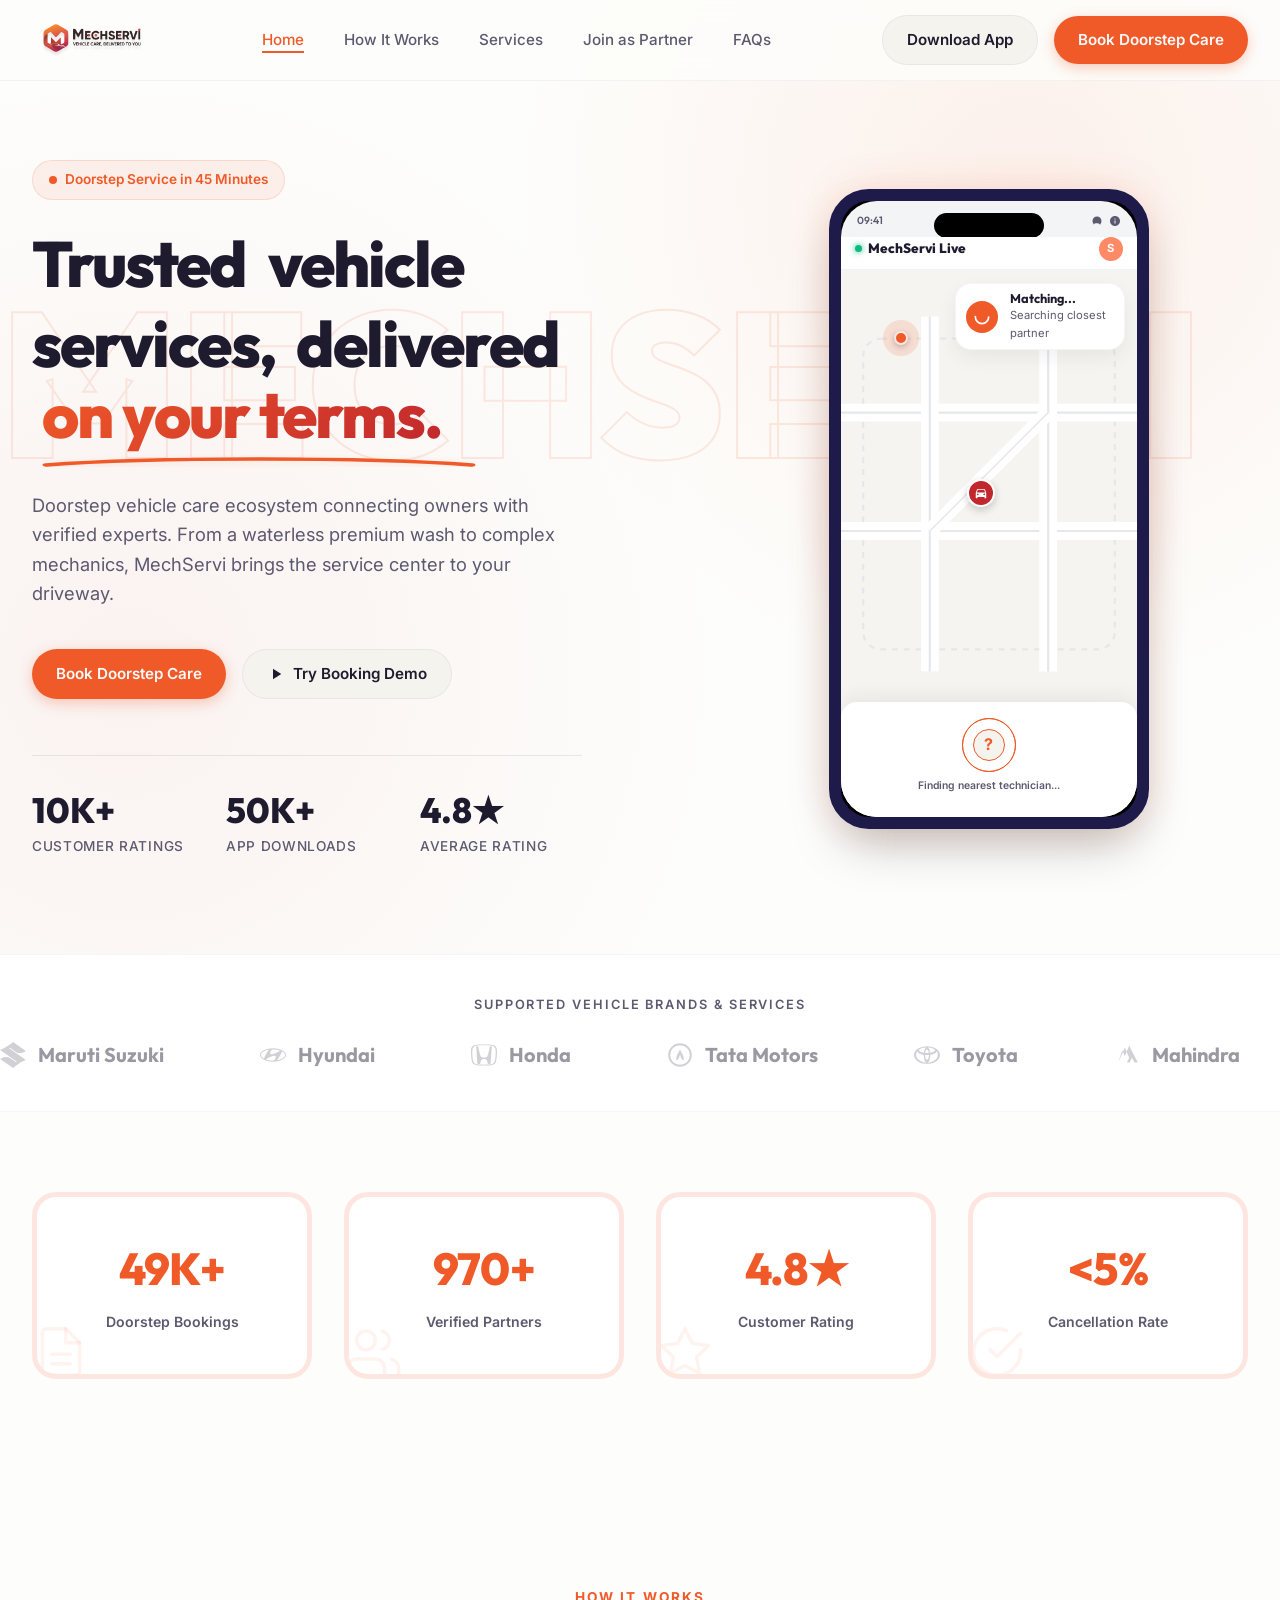
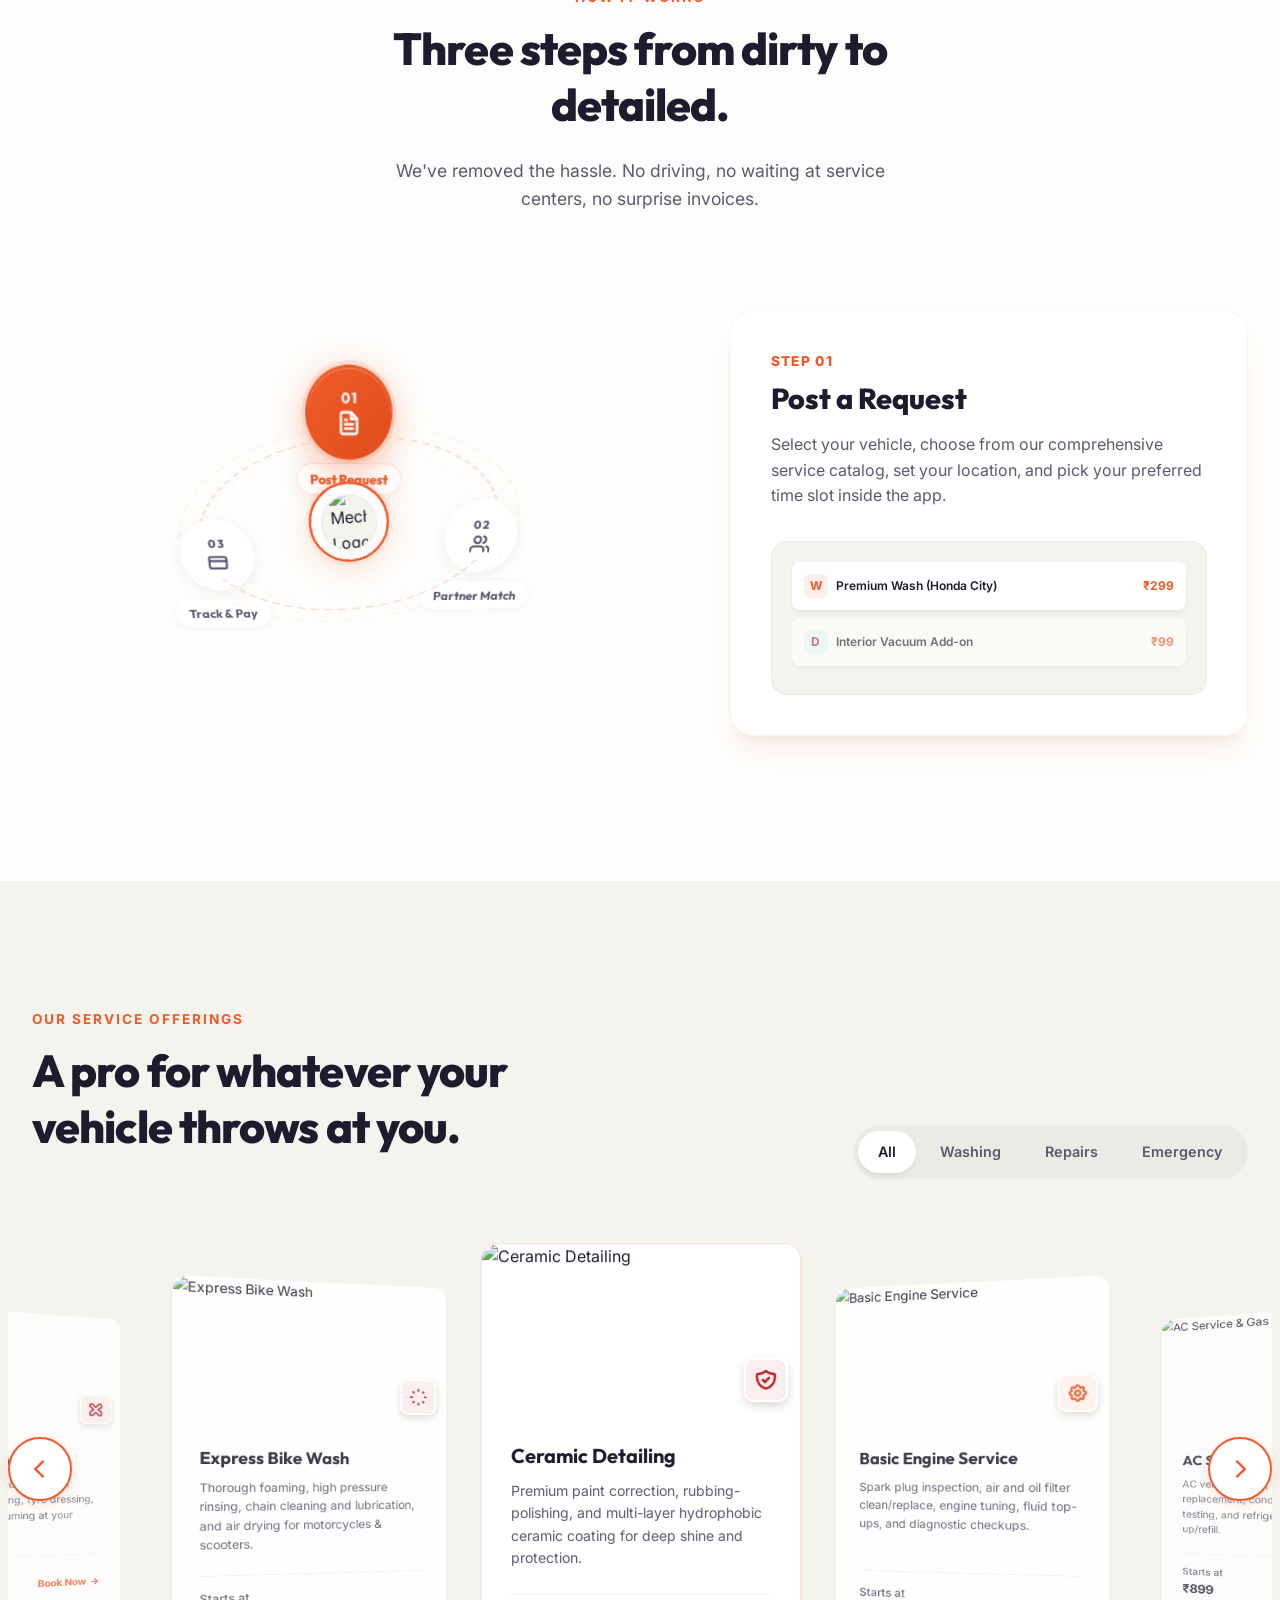
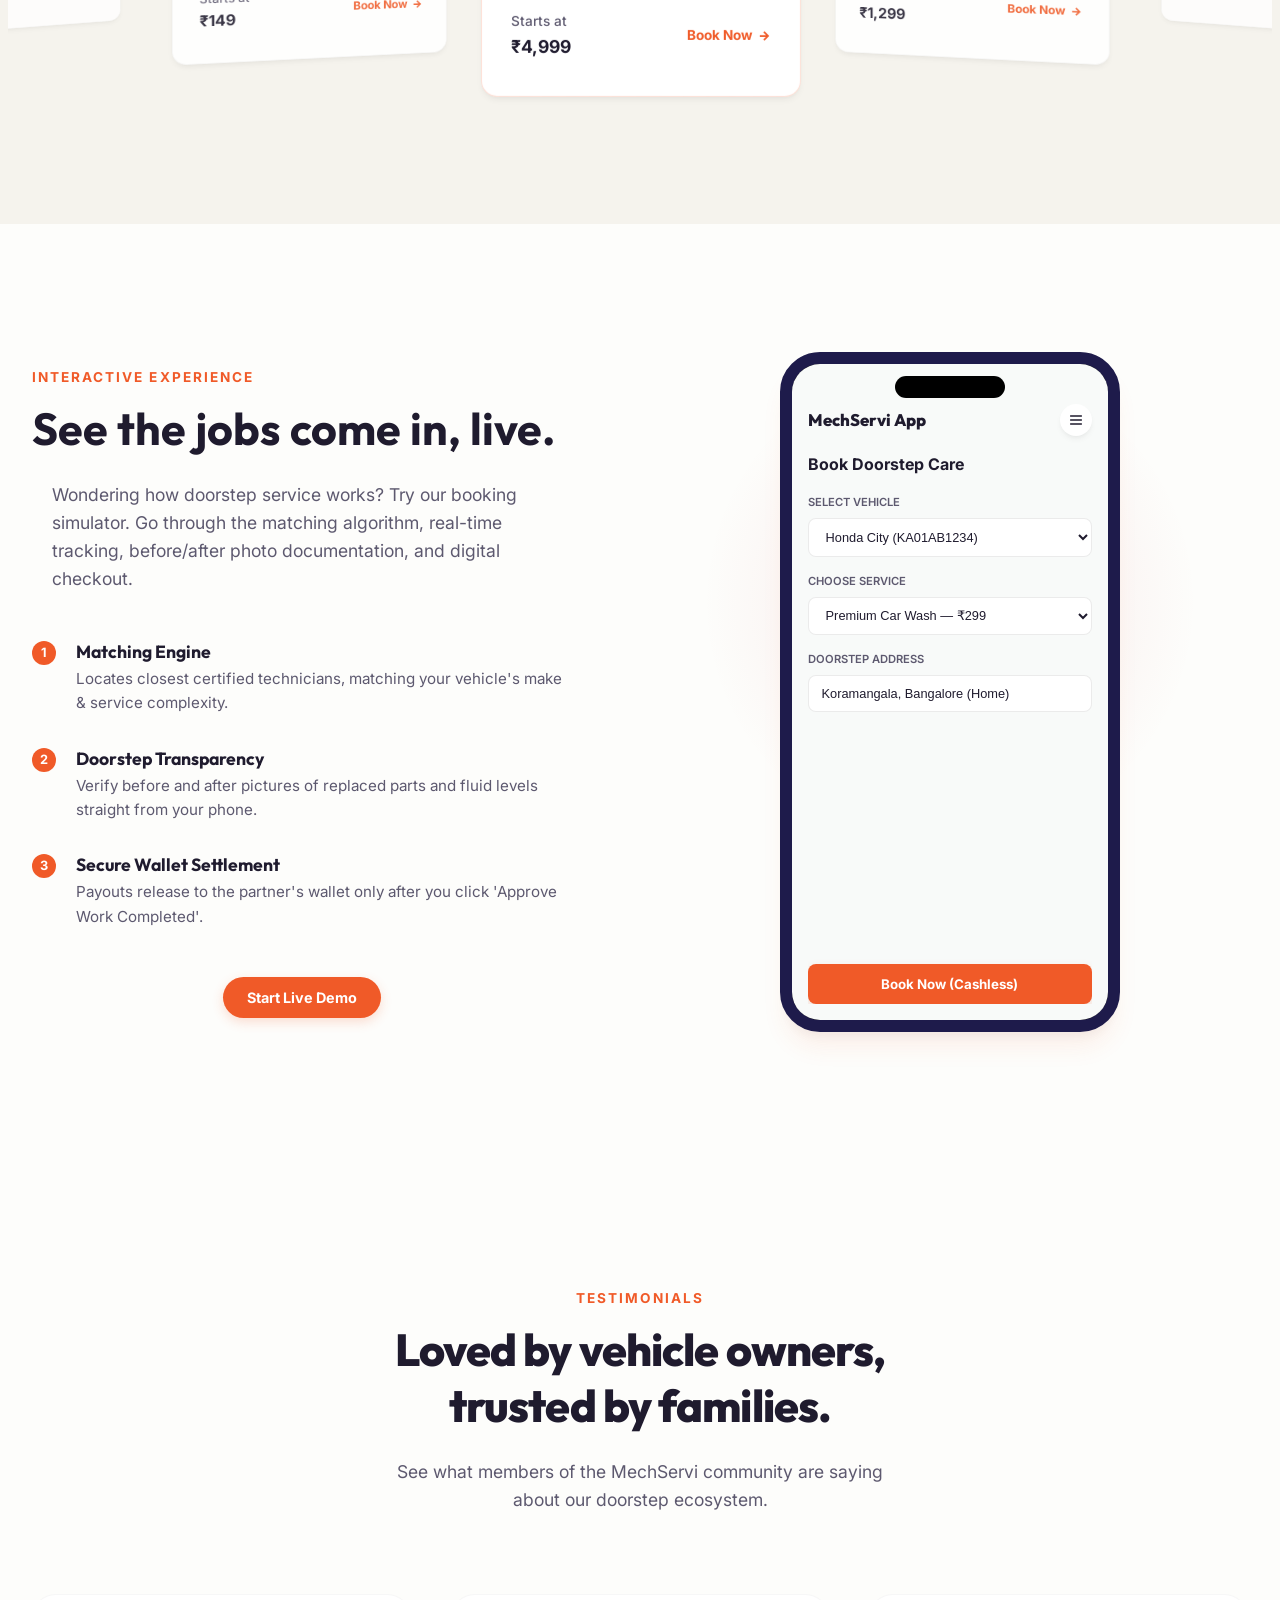
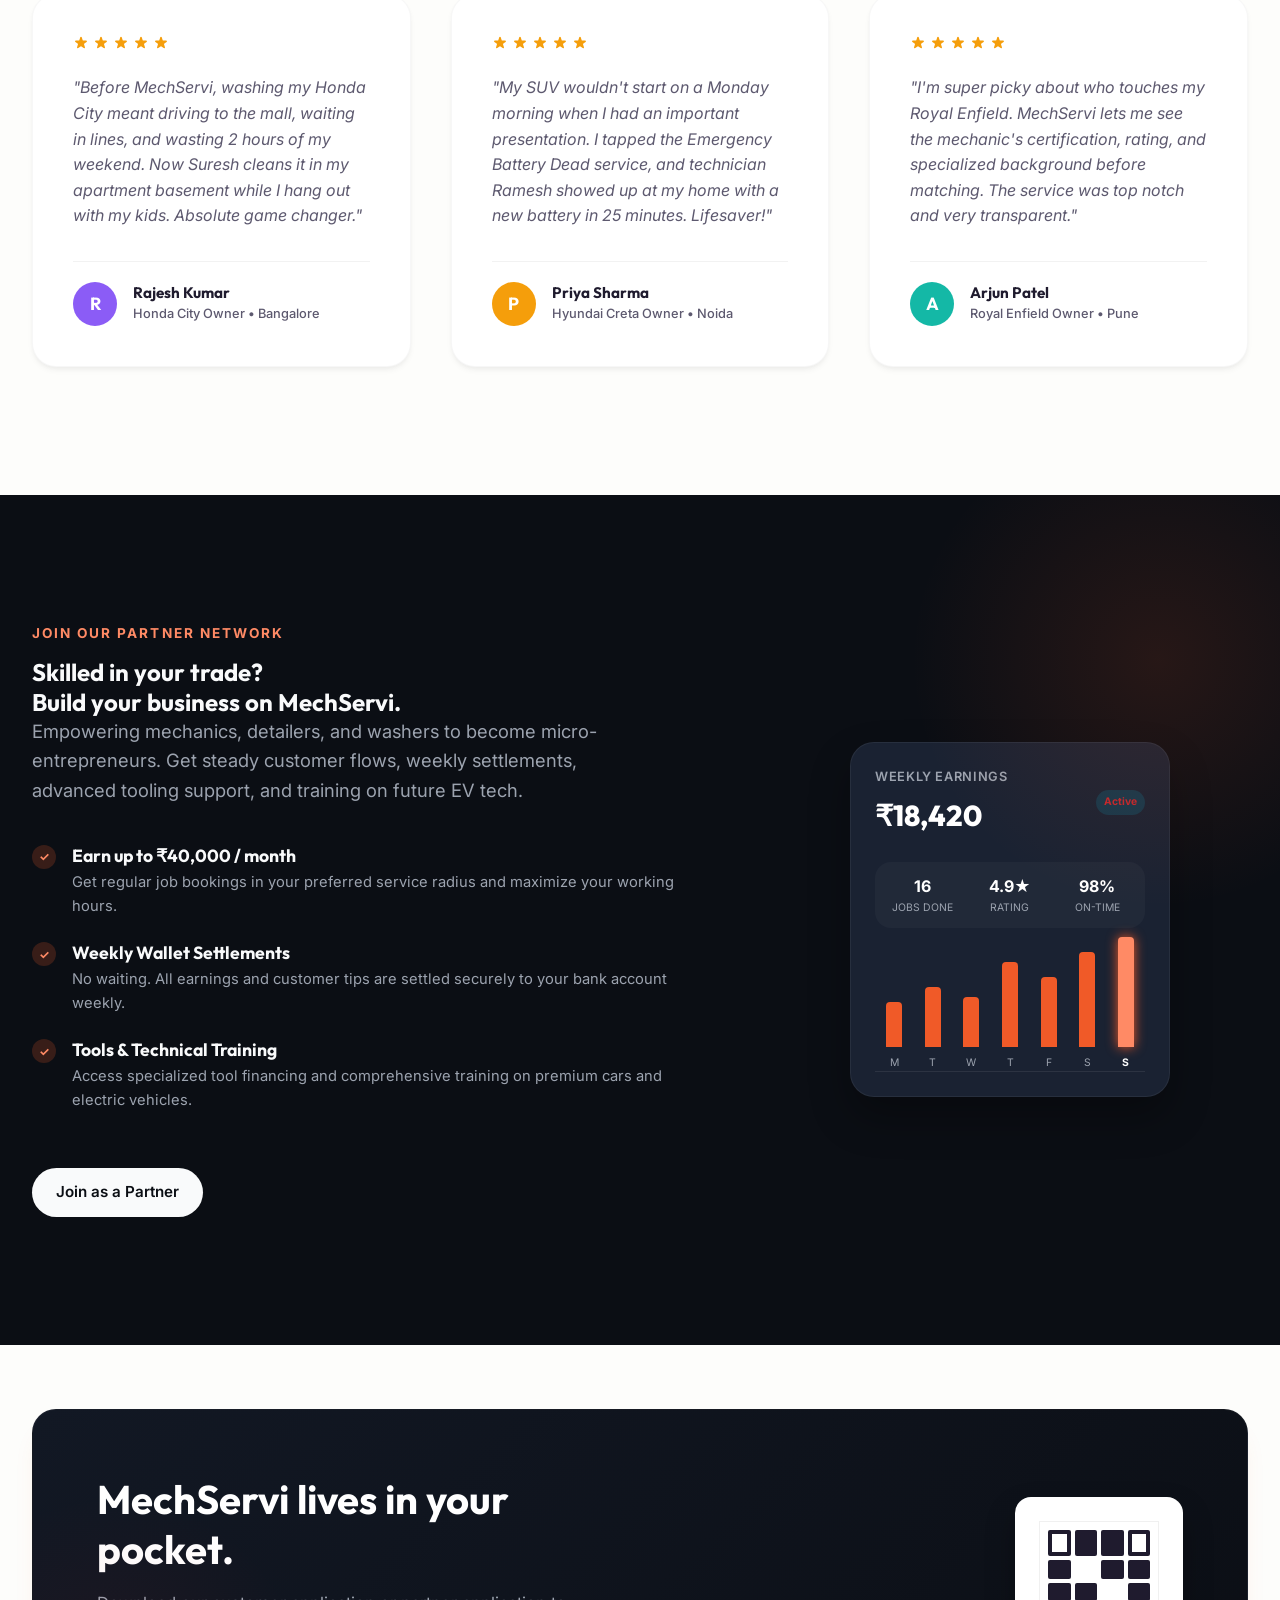
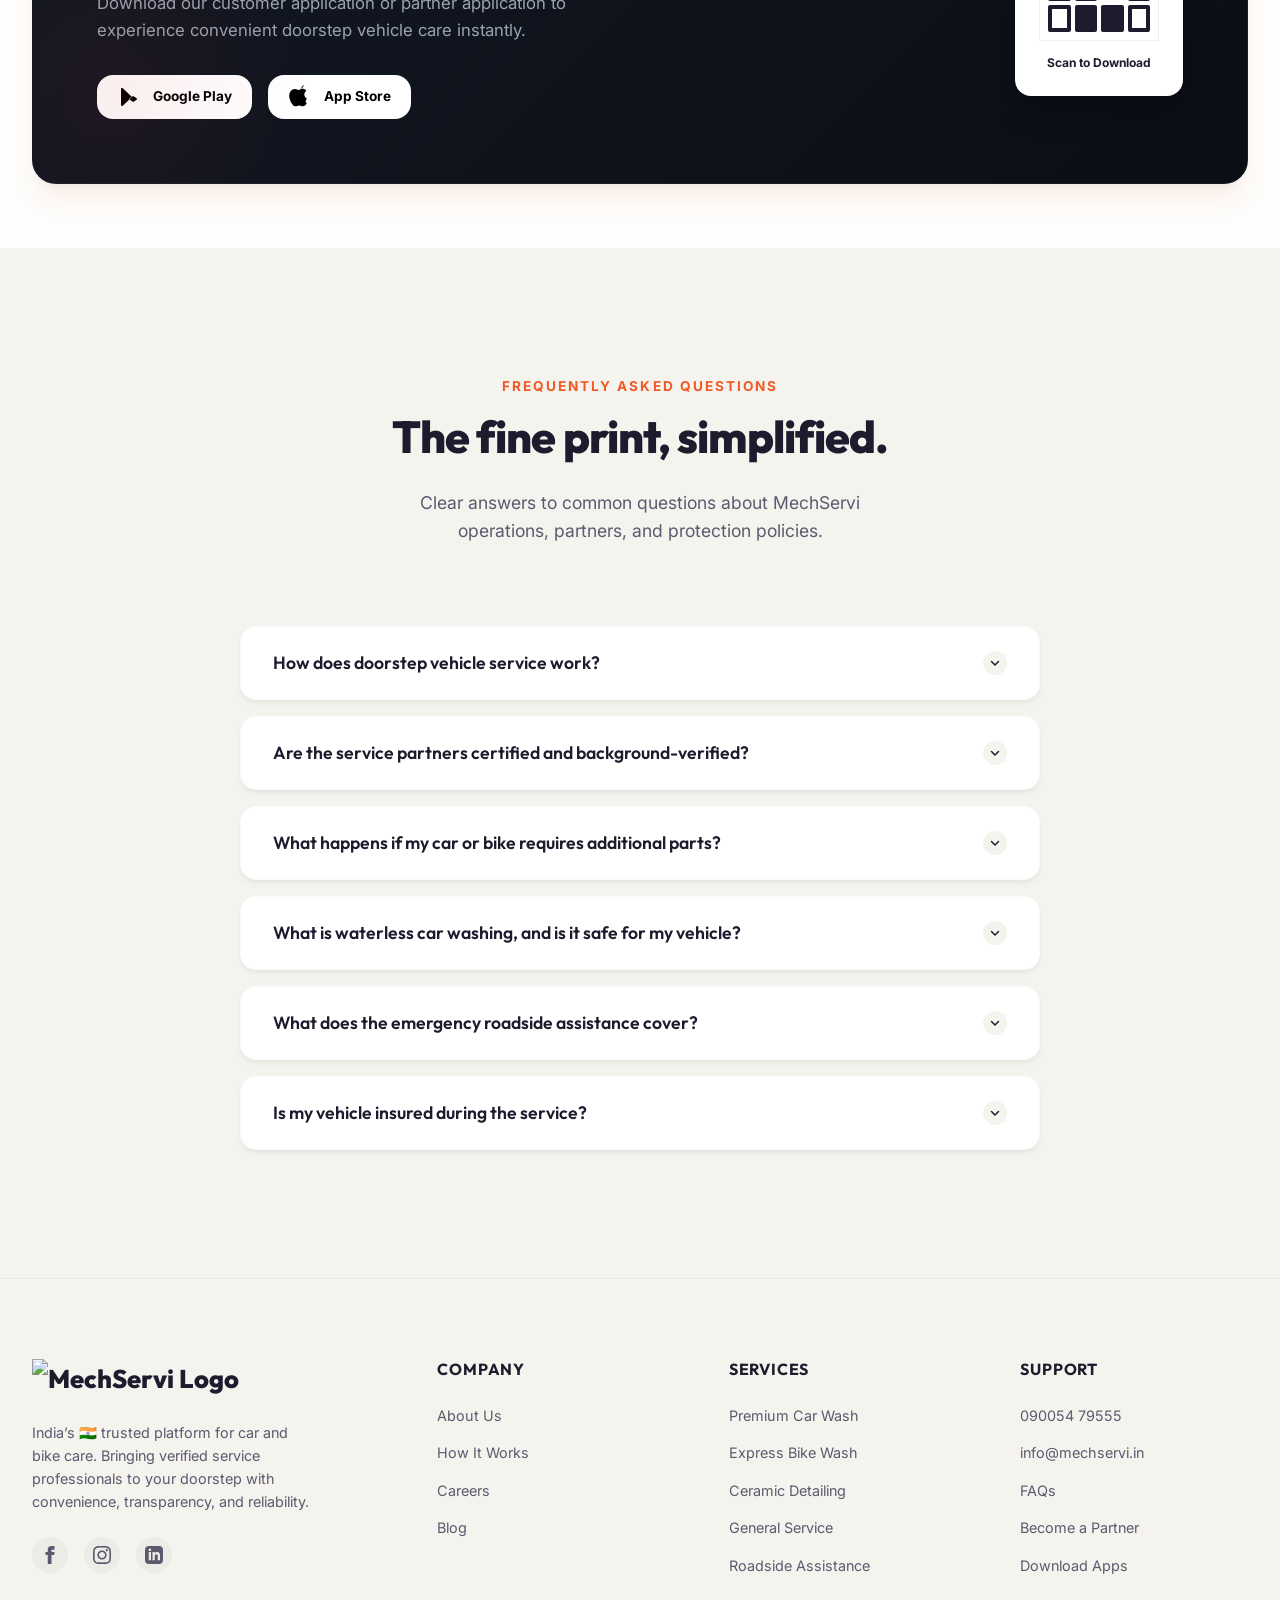
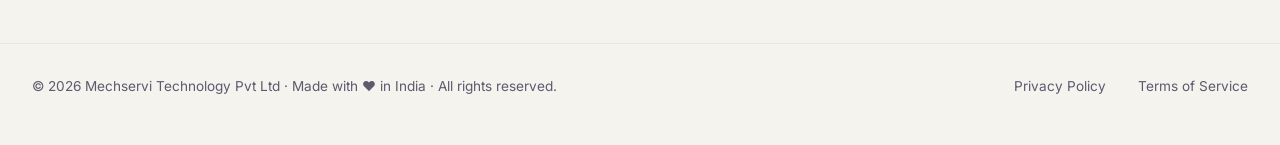
==== commit ed76949e: "Update index.html" ====
--- a/index.html
+++ b/index.html
@@ -25,7 +25,7 @@
     <header id="site-header">
         <div class="container nav-container">
             <a href="#" class="logo" id="header-logo">
-        <img src="assets/logo.png" alt="MechServi Logo">
+       <img src="logo.png" alt="MechServi Logo" height="45">
       </a>
 
             <nav id="main-nav">
@@ -1632,4 +1632,4 @@
     <script src="script.js"></script>
 </body>
 
-</html>+</html>
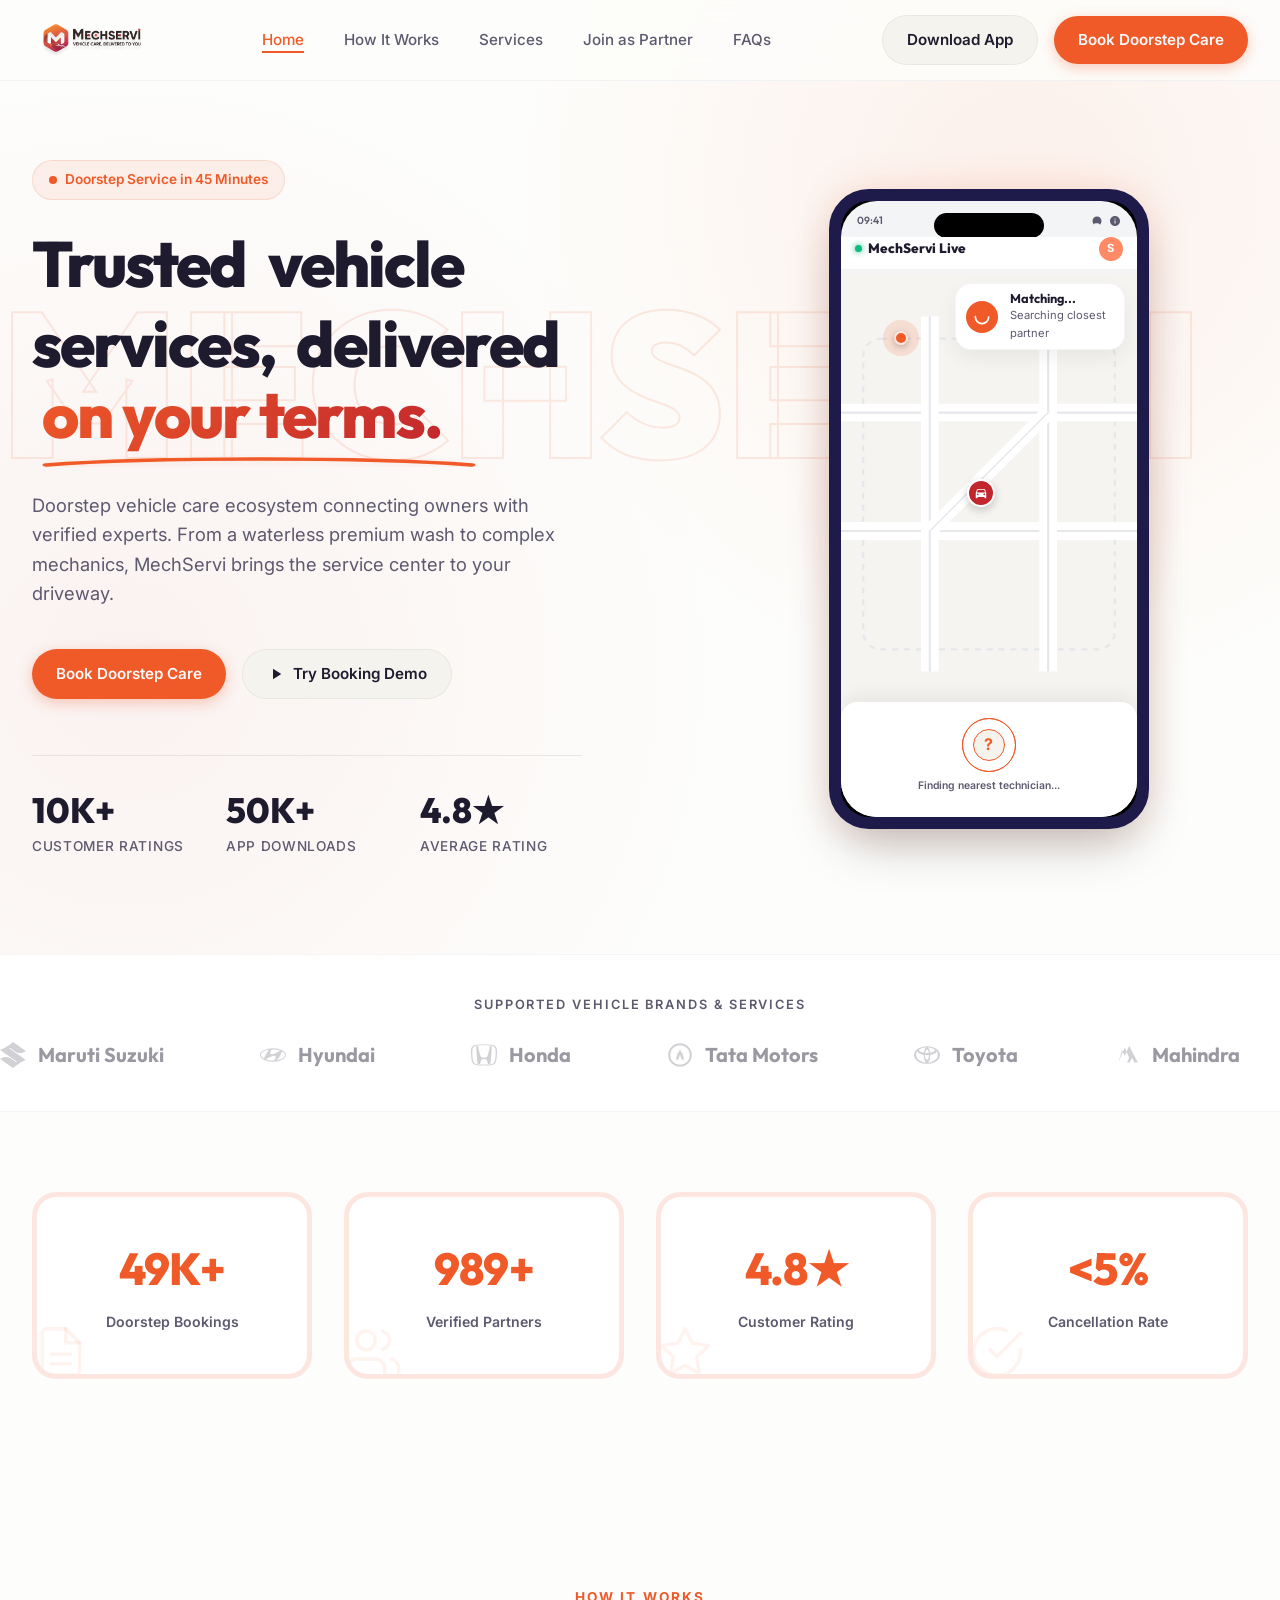
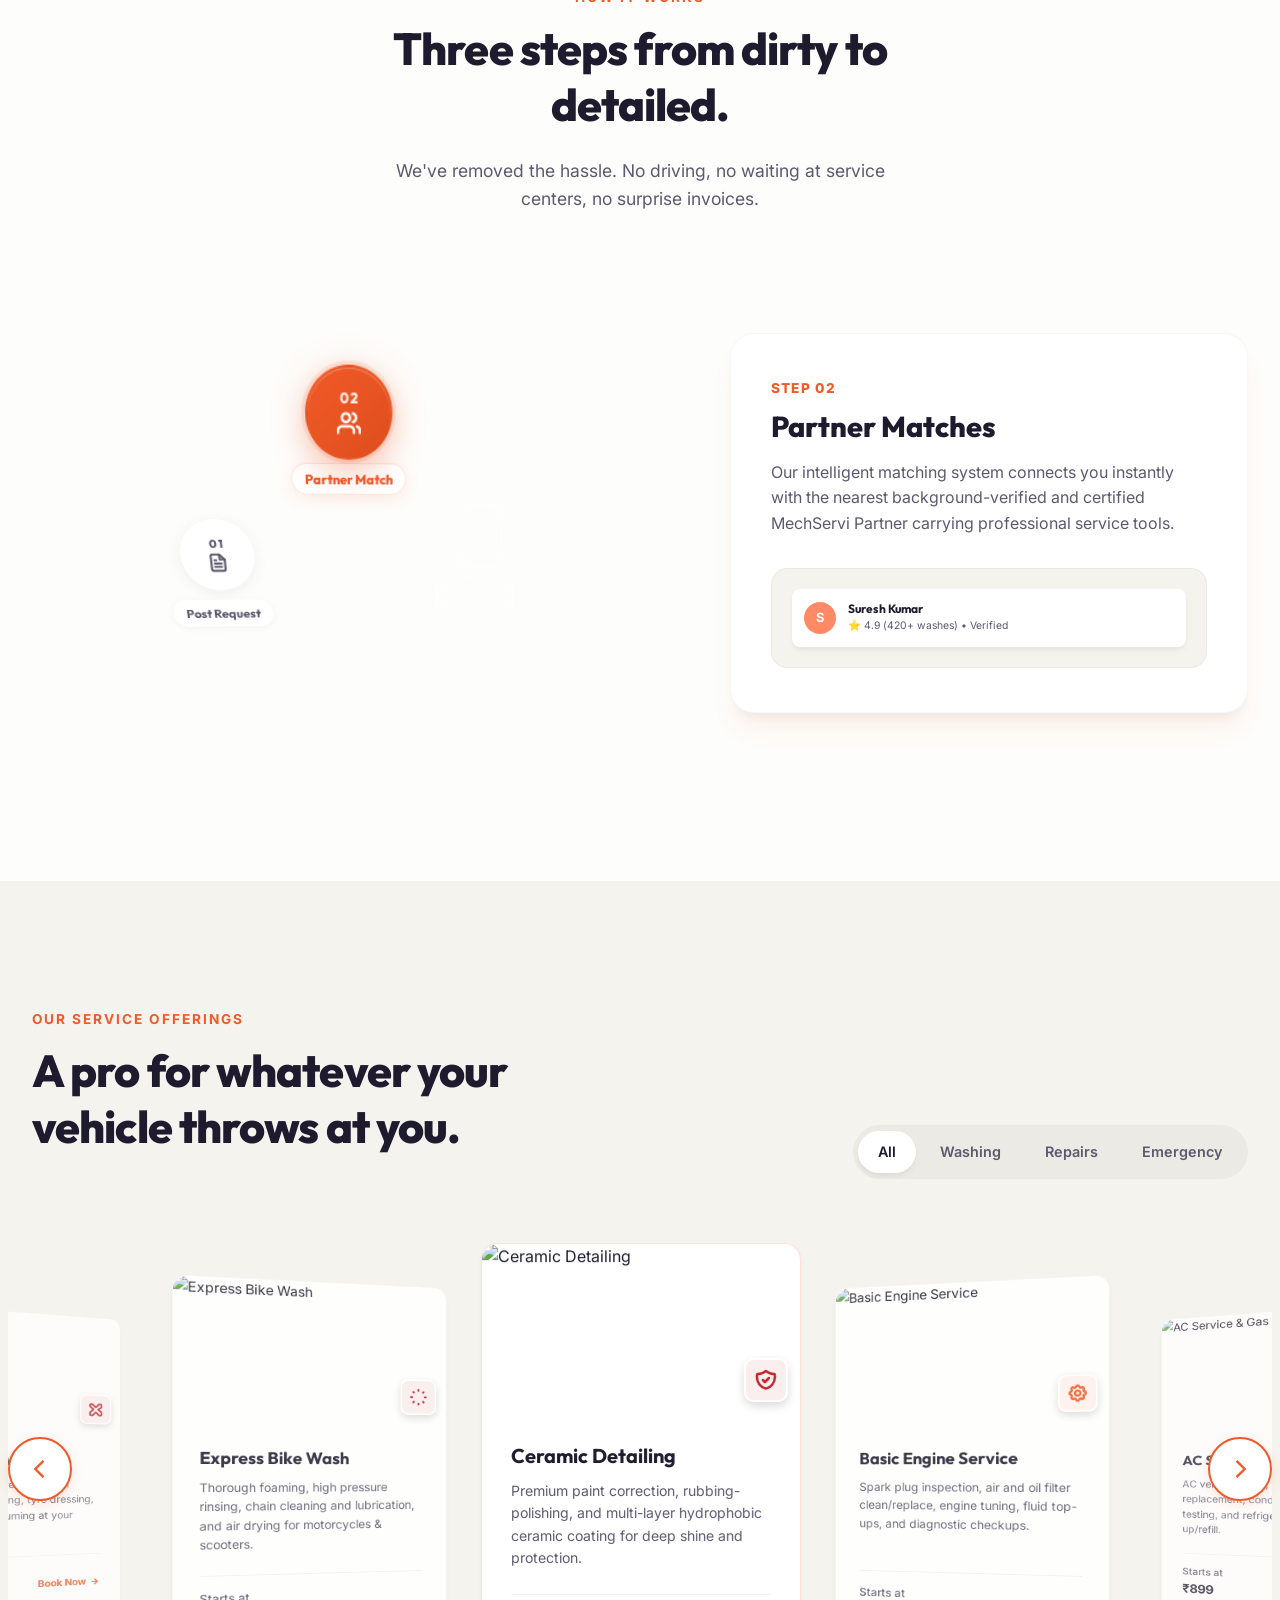
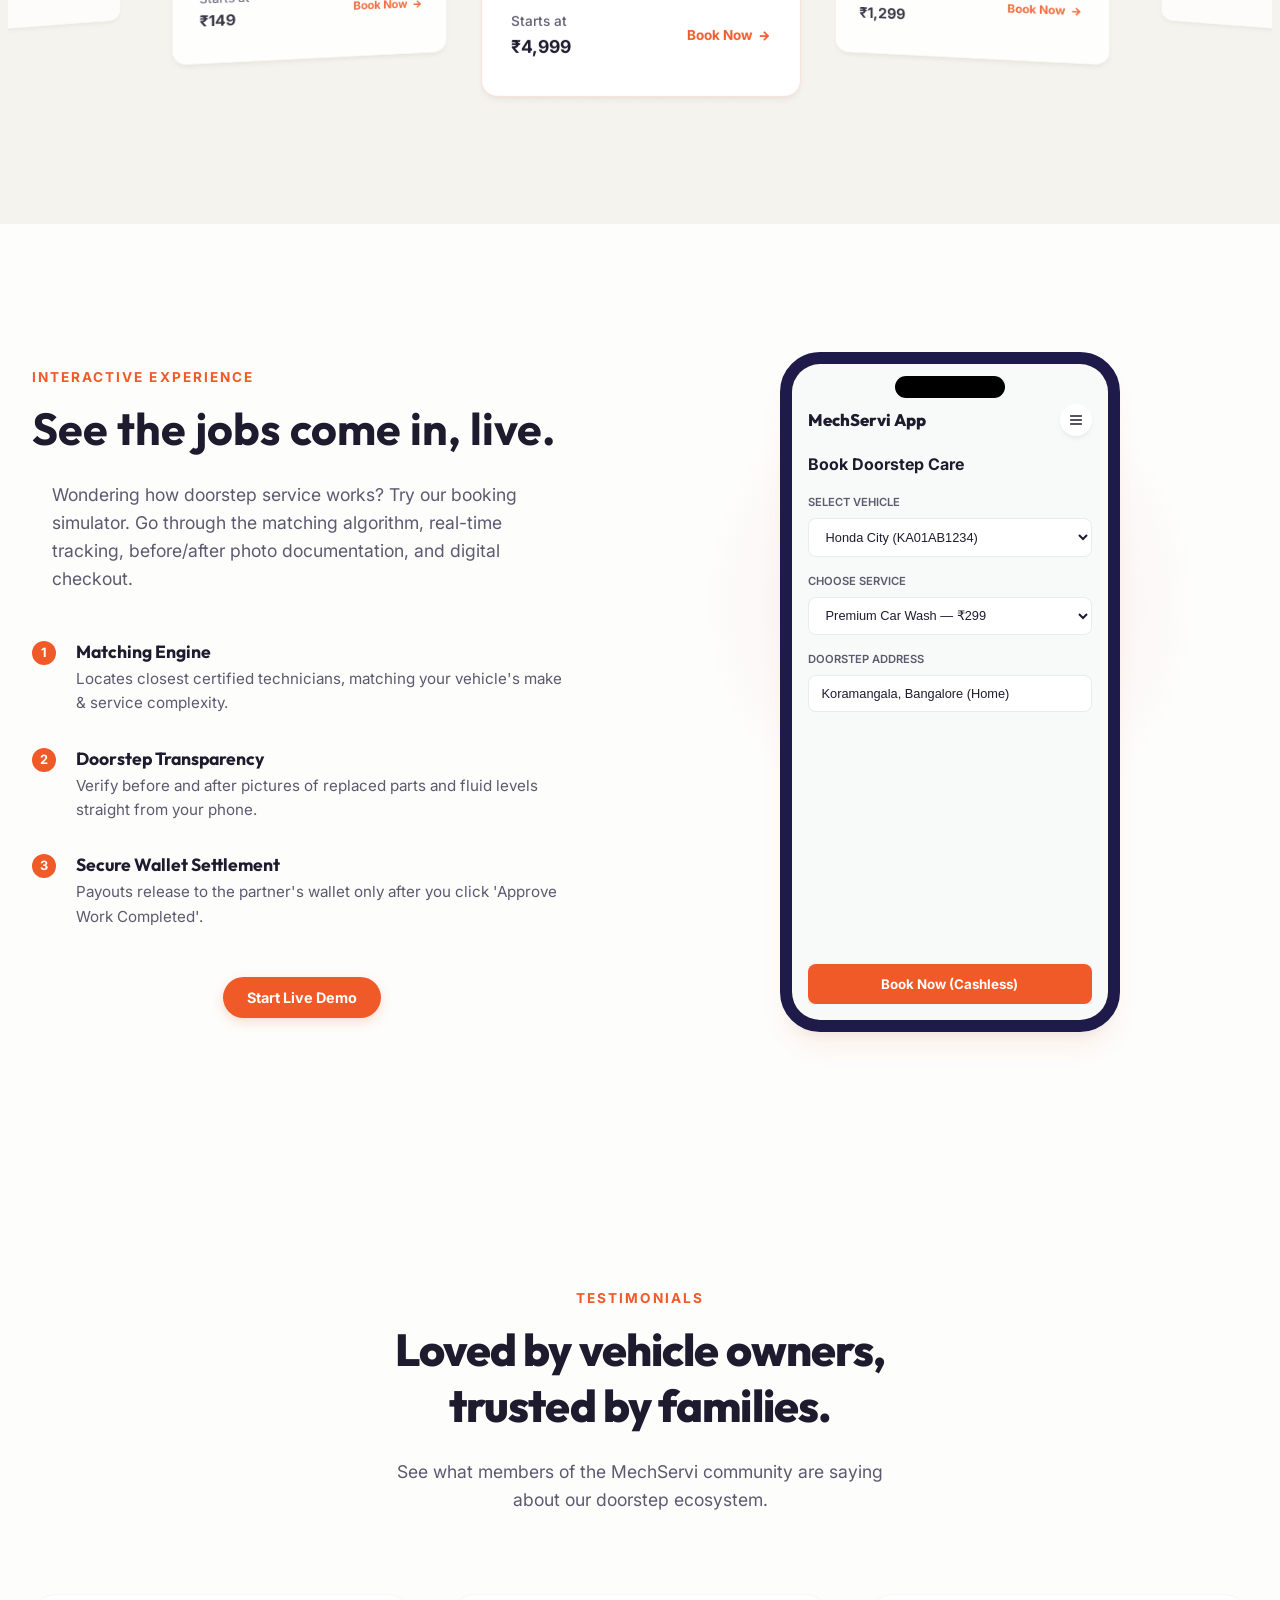
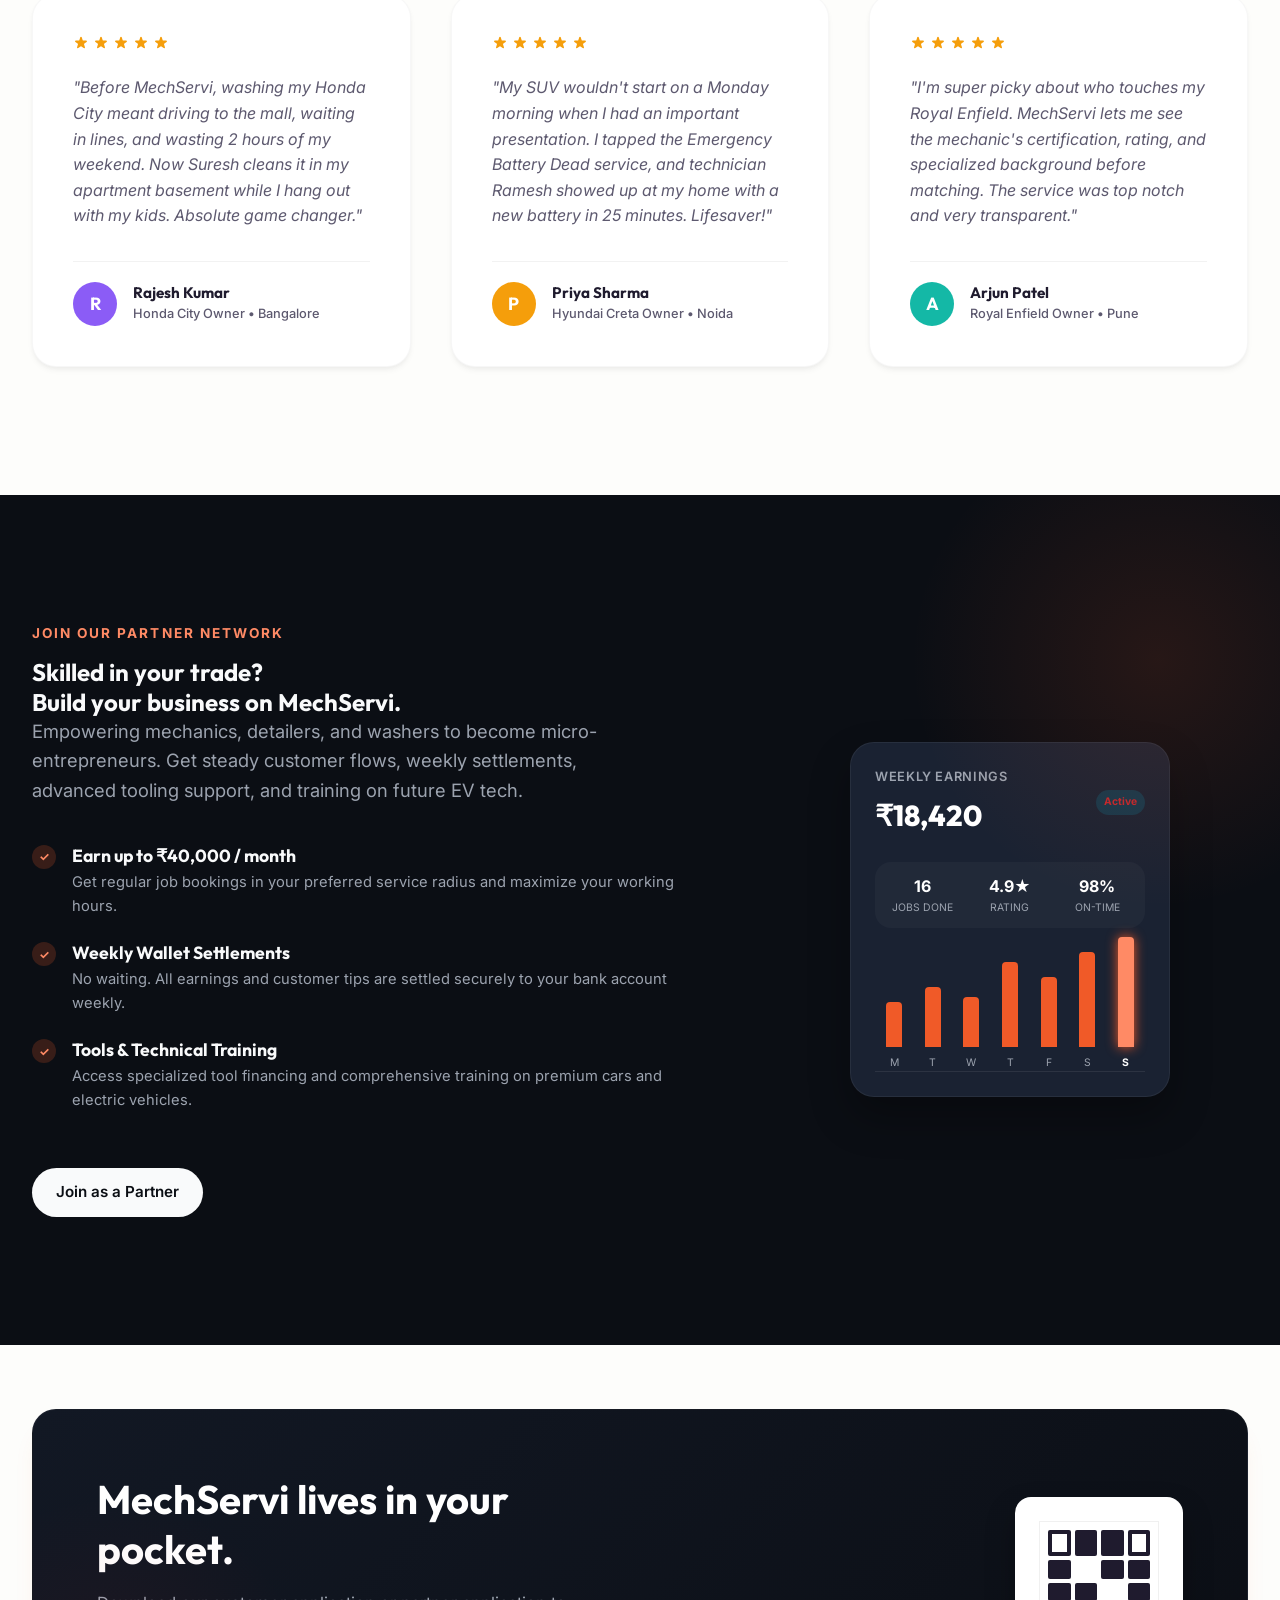
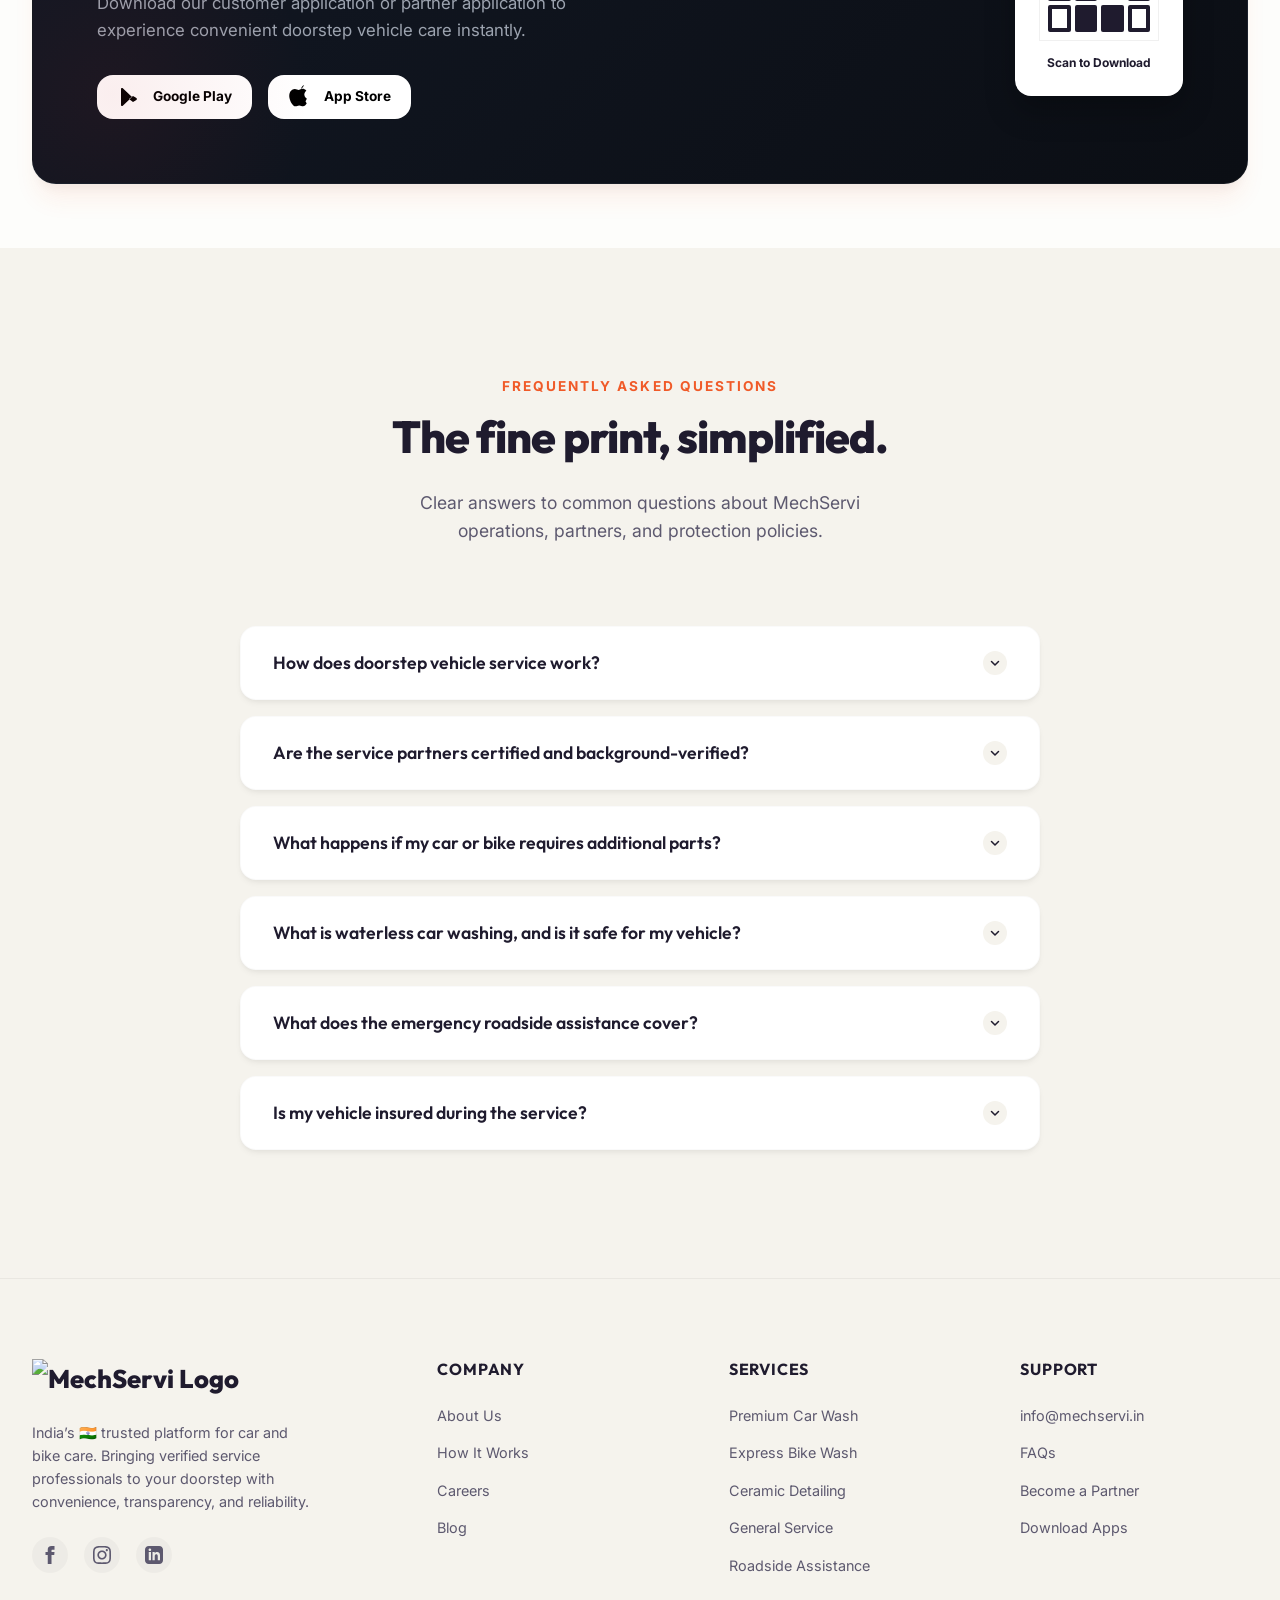
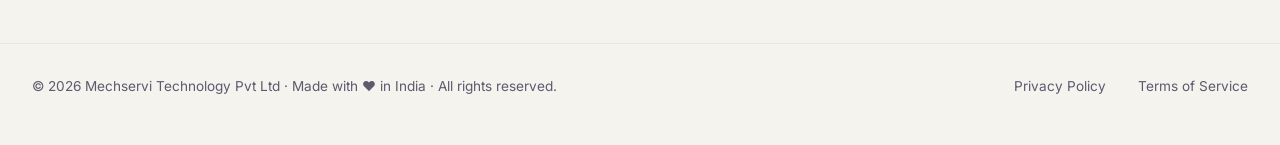
==== commit 22828cf2: "Update index.html" ====
--- a/index.html
+++ b/index.html
@@ -1609,7 +1609,7 @@
             <div class="footer-column">
                 <h4>Support</h4>
                 <ul>
-                    <li><a href="tel:09005479555">090054 79555</a></li>
+                   
                     <li><a href="mailto:info@mechservi.in">info@mechservi.in</a></li>
                     <li><a href="#faqs">FAQs</a></li>
                     <li><a href="#partner">Become a Partner</a></li>
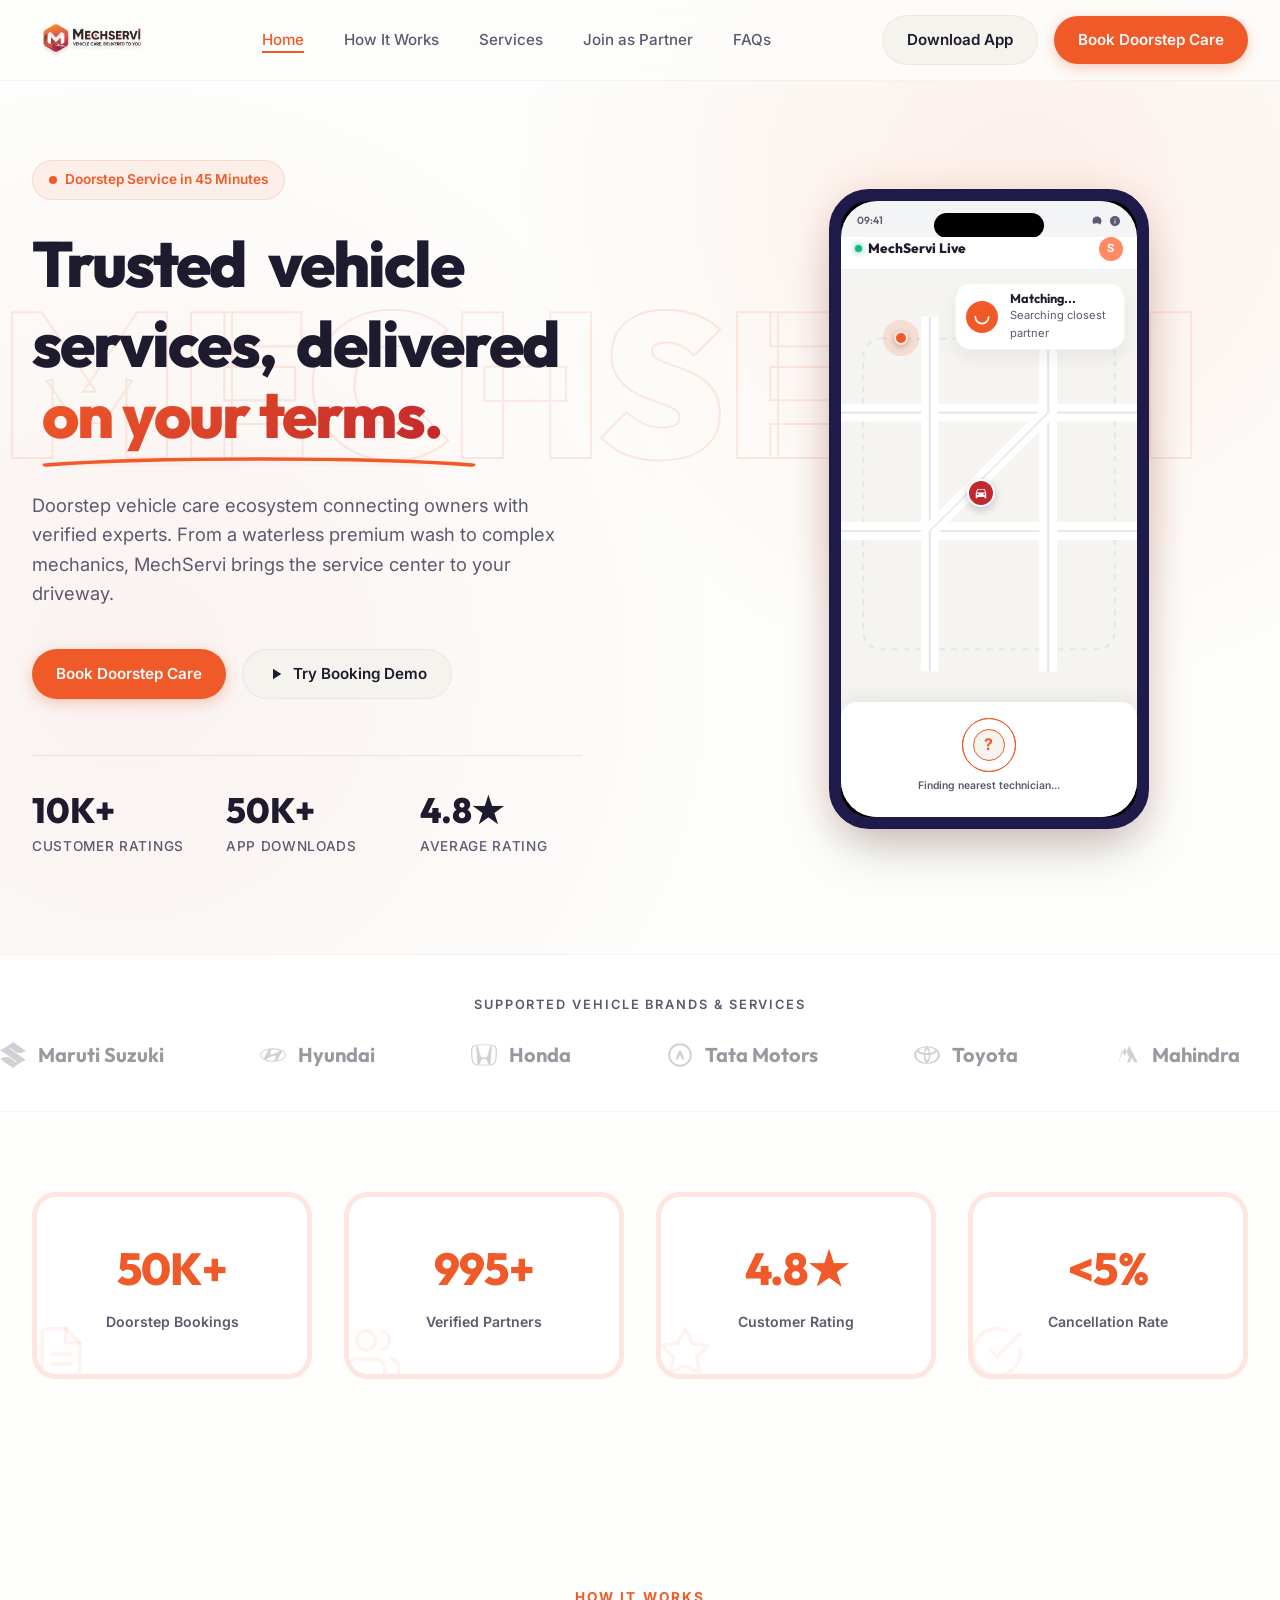
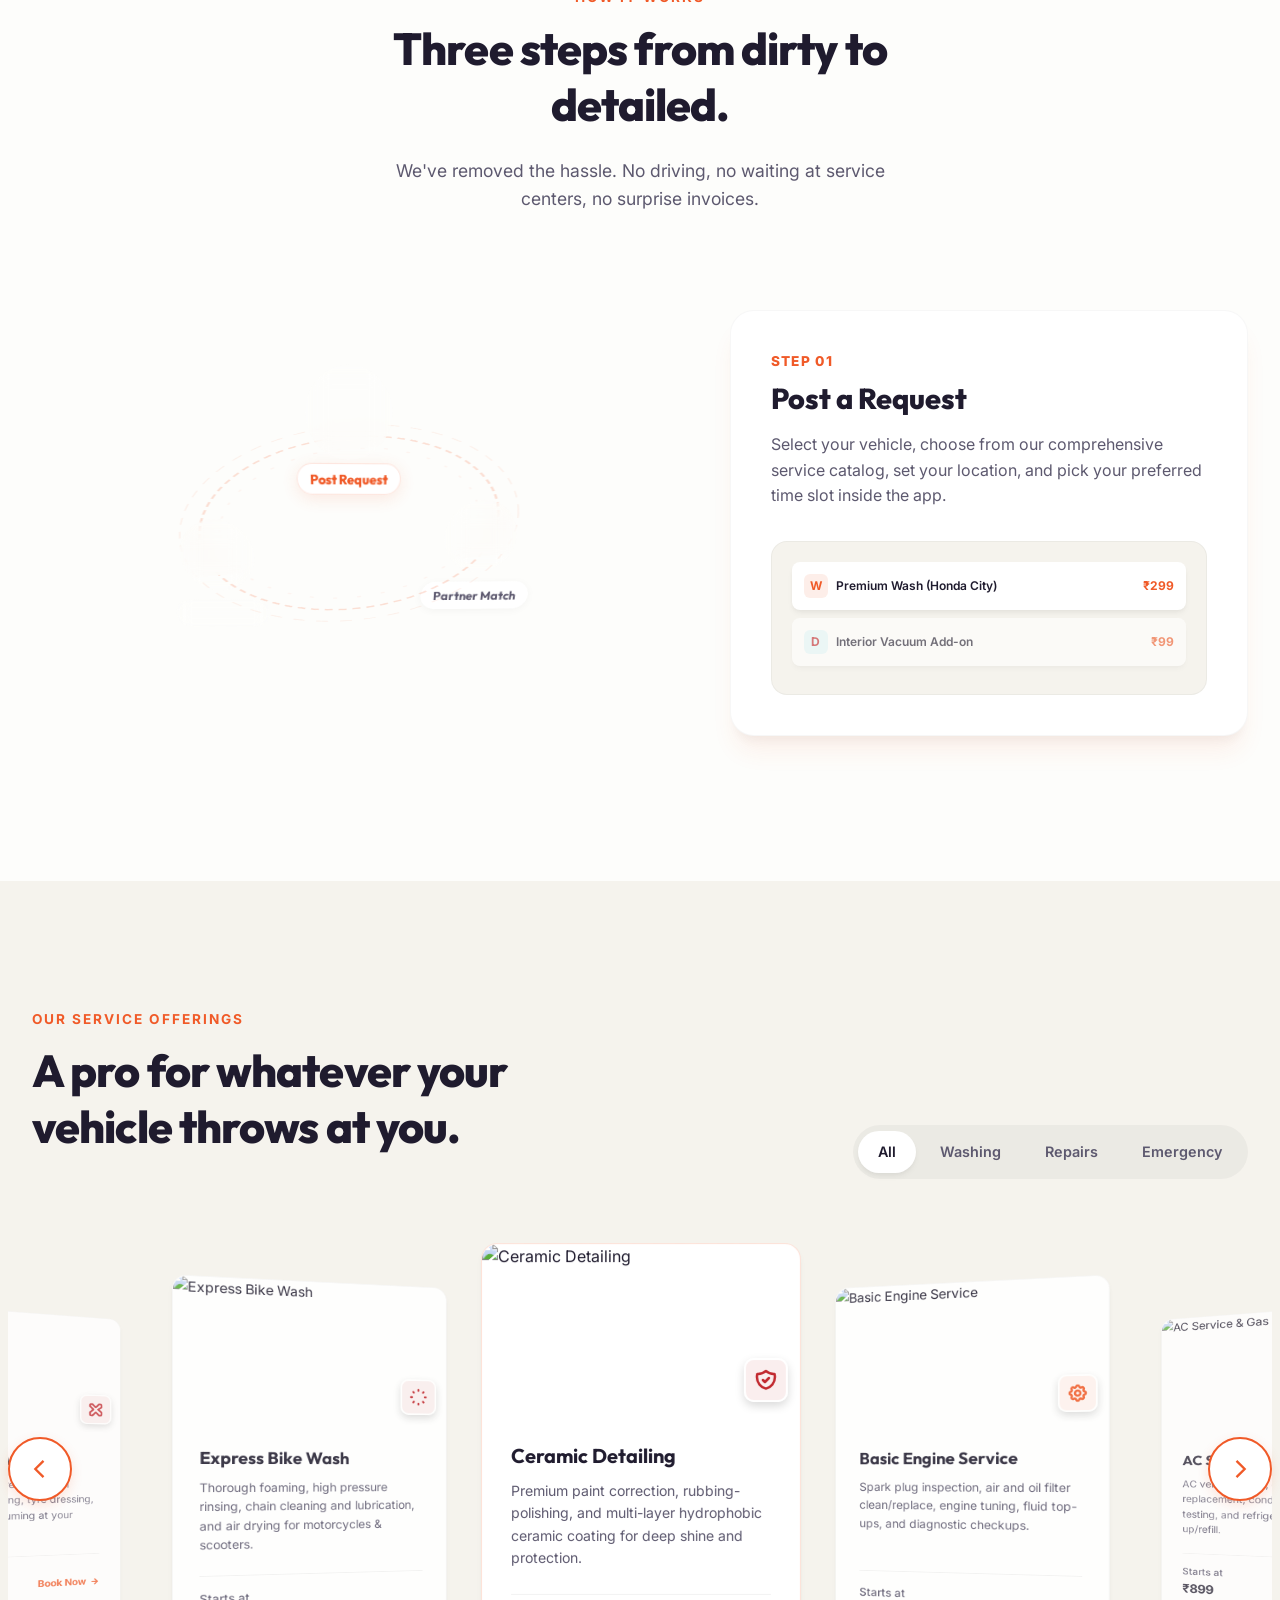
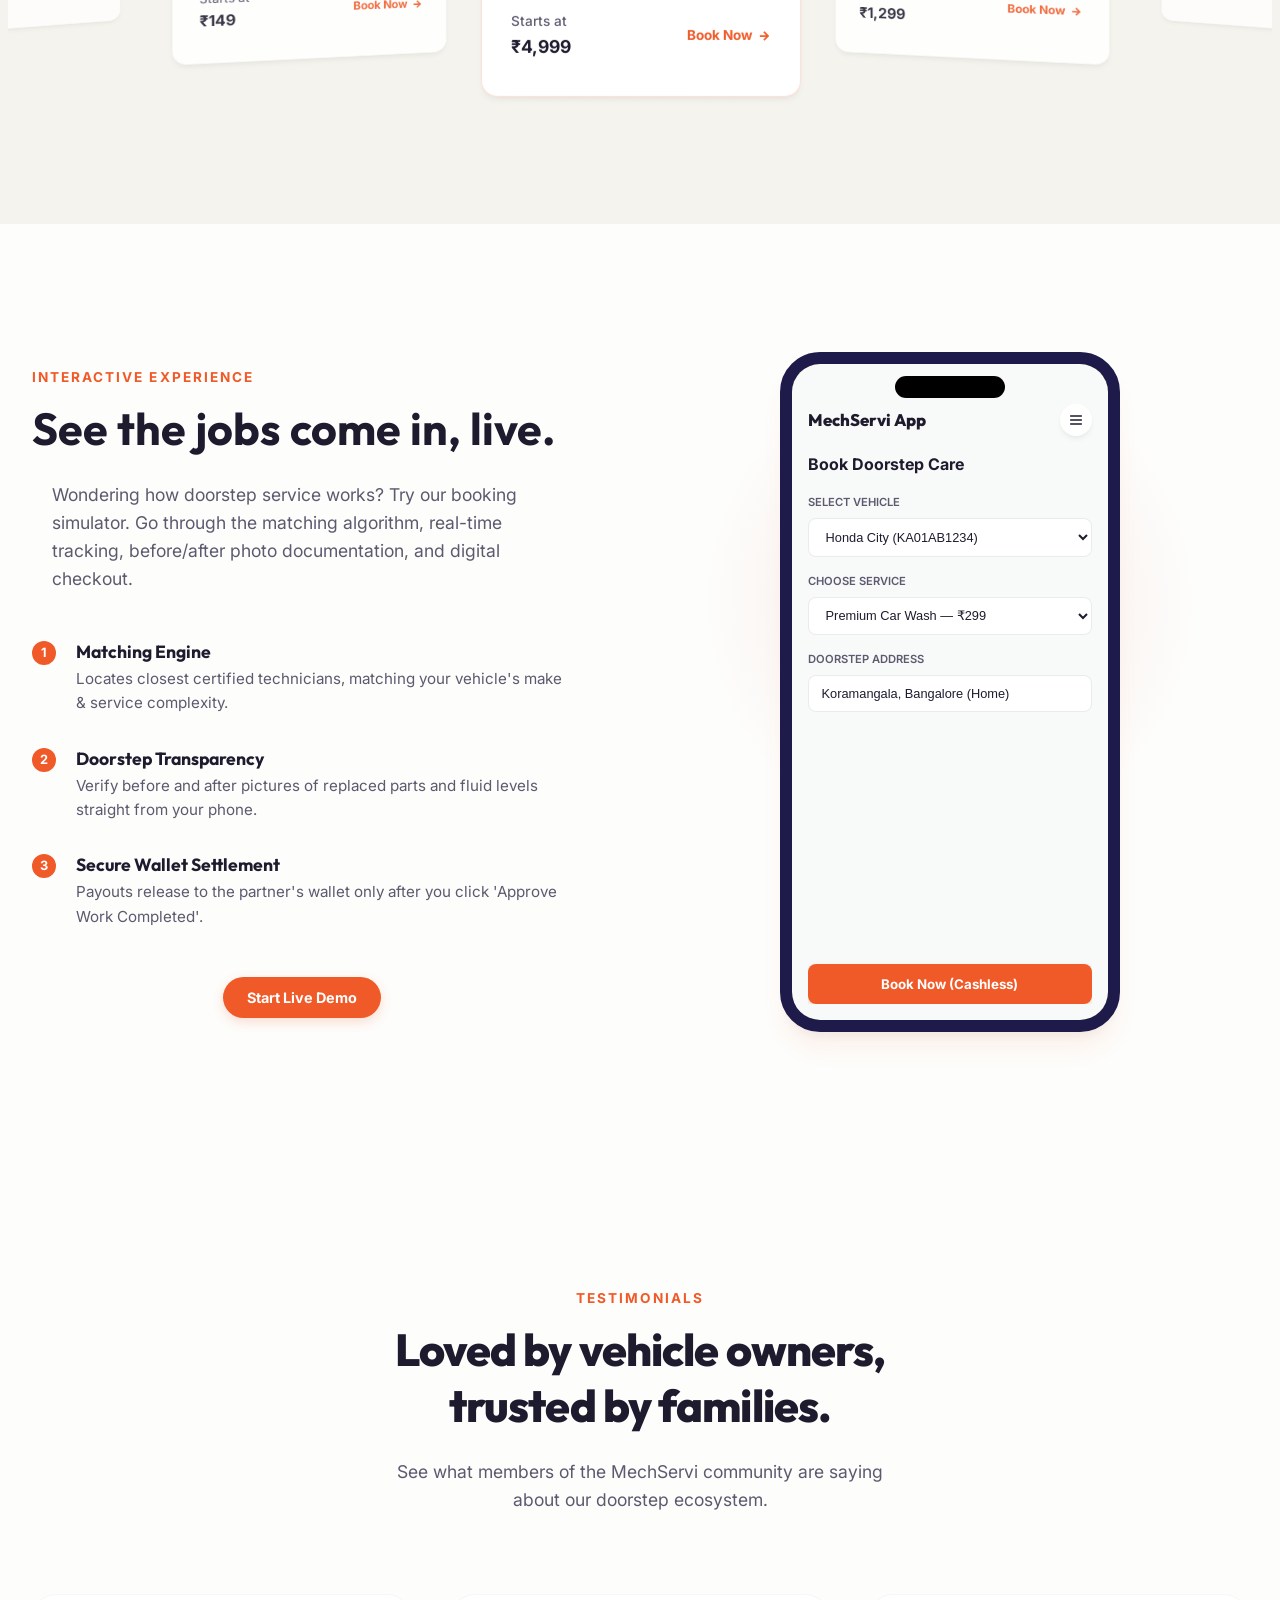
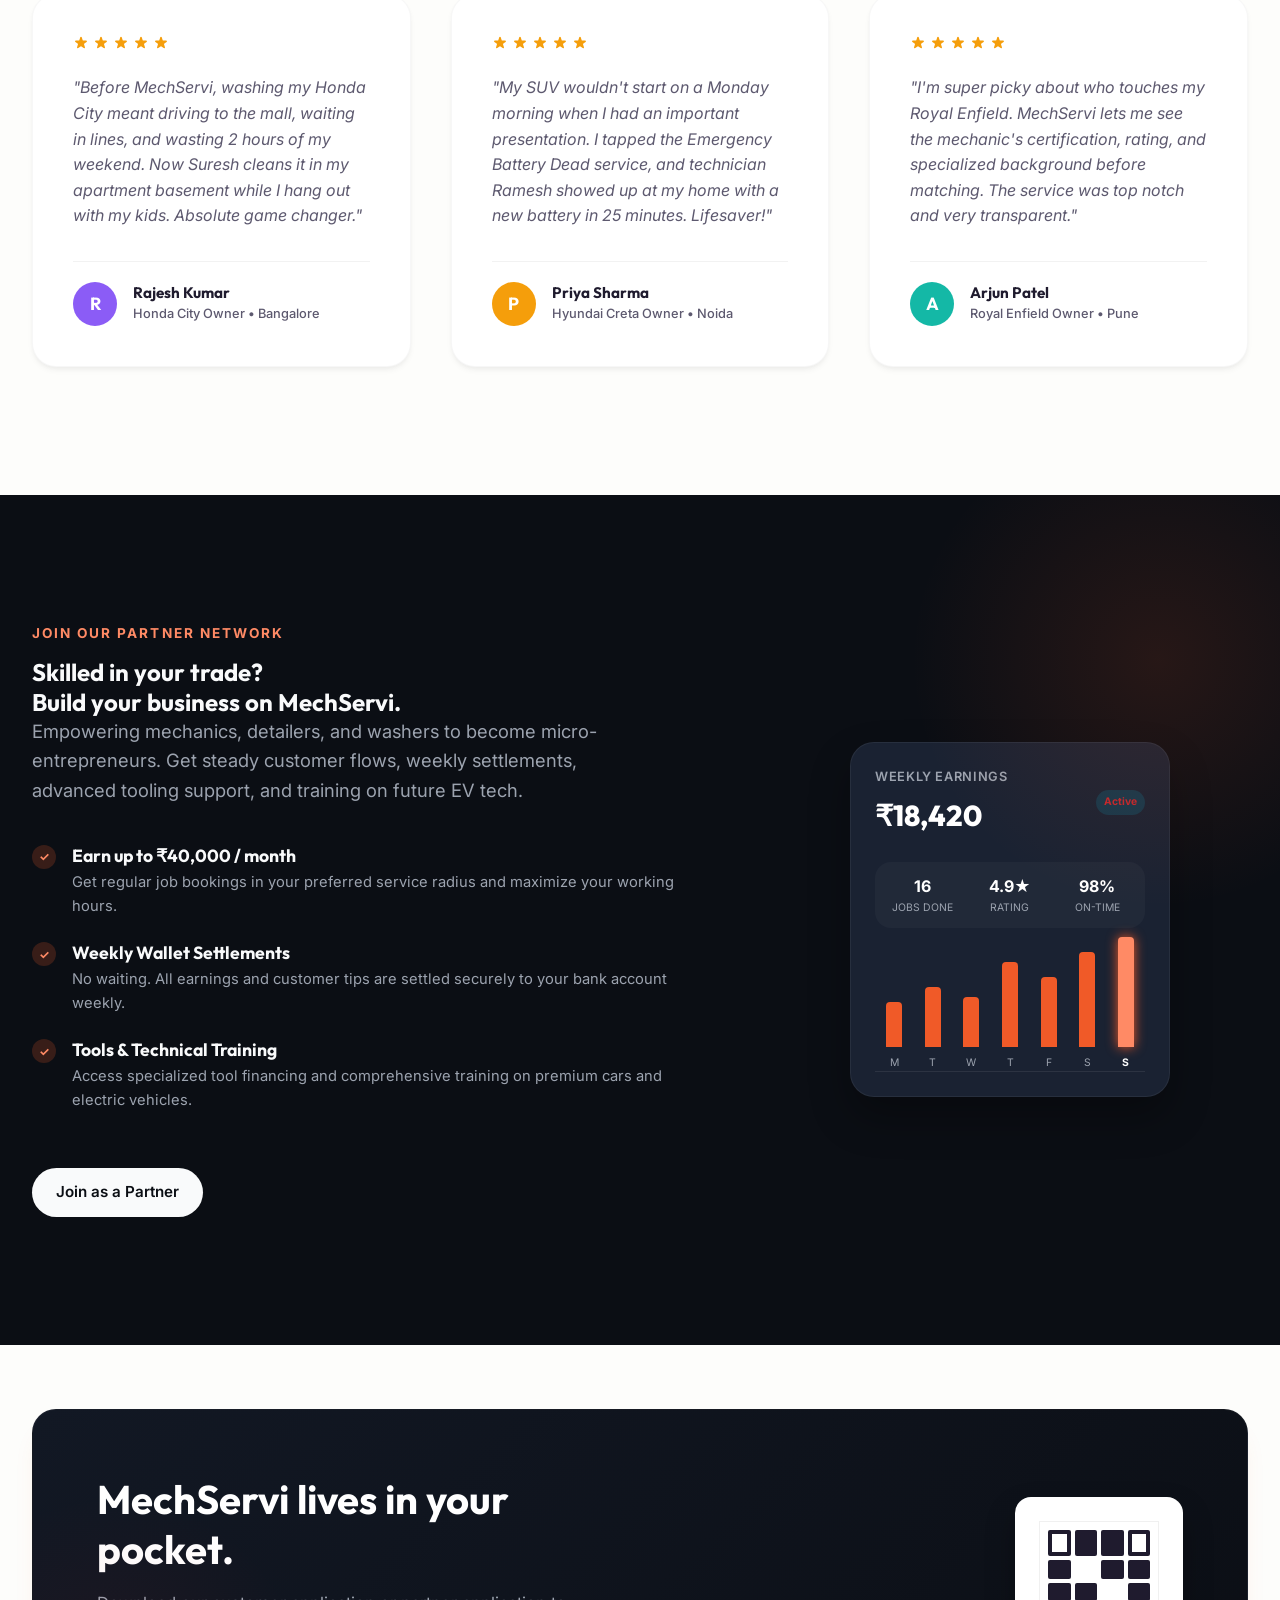
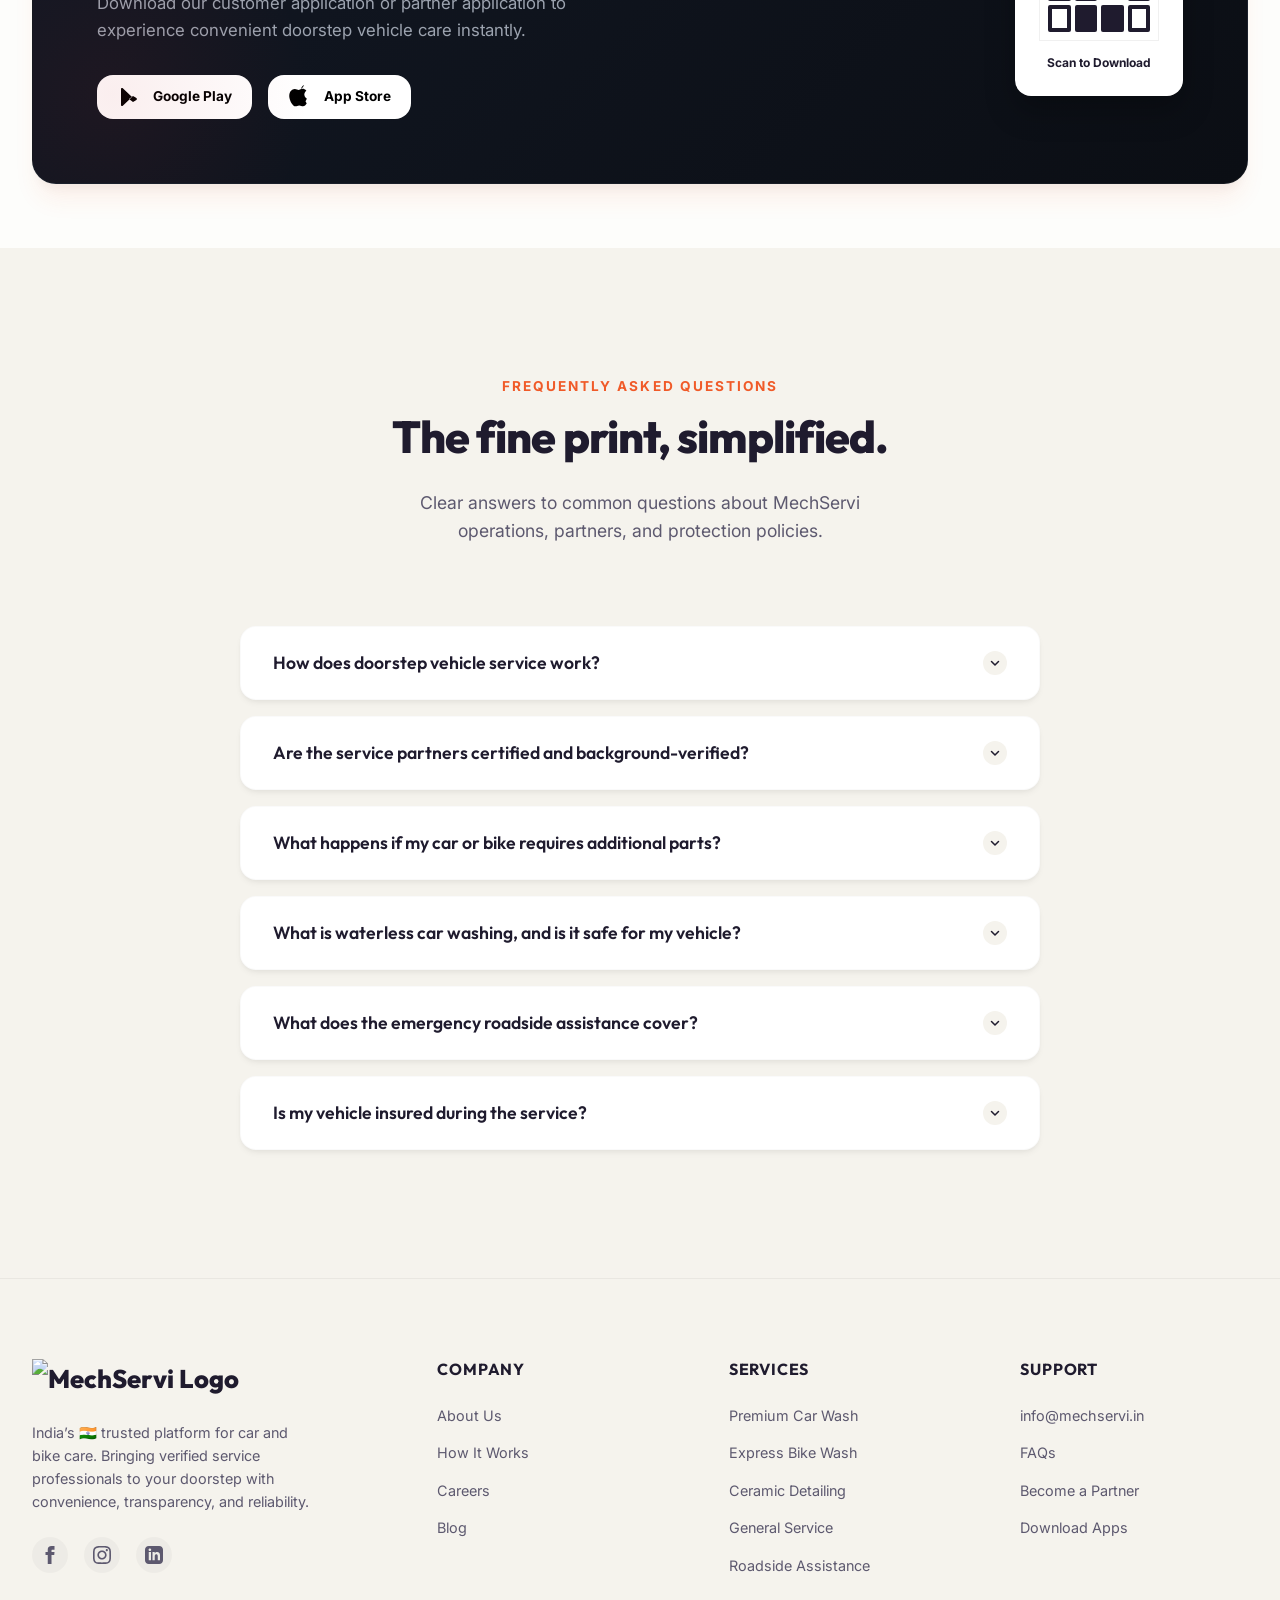
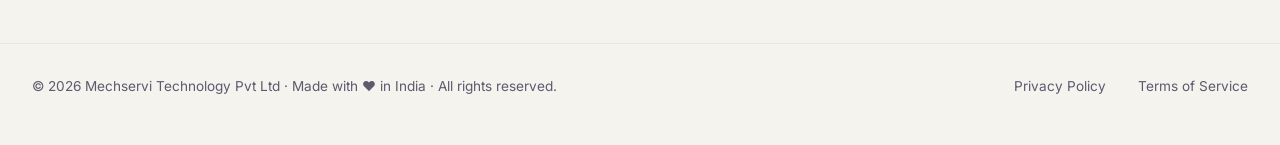
==== commit ba03fa25: "Update index.html" ====
--- a/index.html
+++ b/index.html
@@ -17,7 +17,13 @@
 
     <!-- CSS Stylesheet -->
     <link rel="stylesheet" href="style.css">
-</head>
+<script async src="https://www.googletagmanager.com/gtag/js?id=G-6WNCML4ZYC"></script>
+<script>
+  window.dataLayer = window.dataLayer || [];
+  function gtag(){dataLayer.push(arguments);}
+  gtag('js', new Date());
+  gtag('config', 'G-6WNCML4ZYC');
+</script></head>
 
 <body>
 
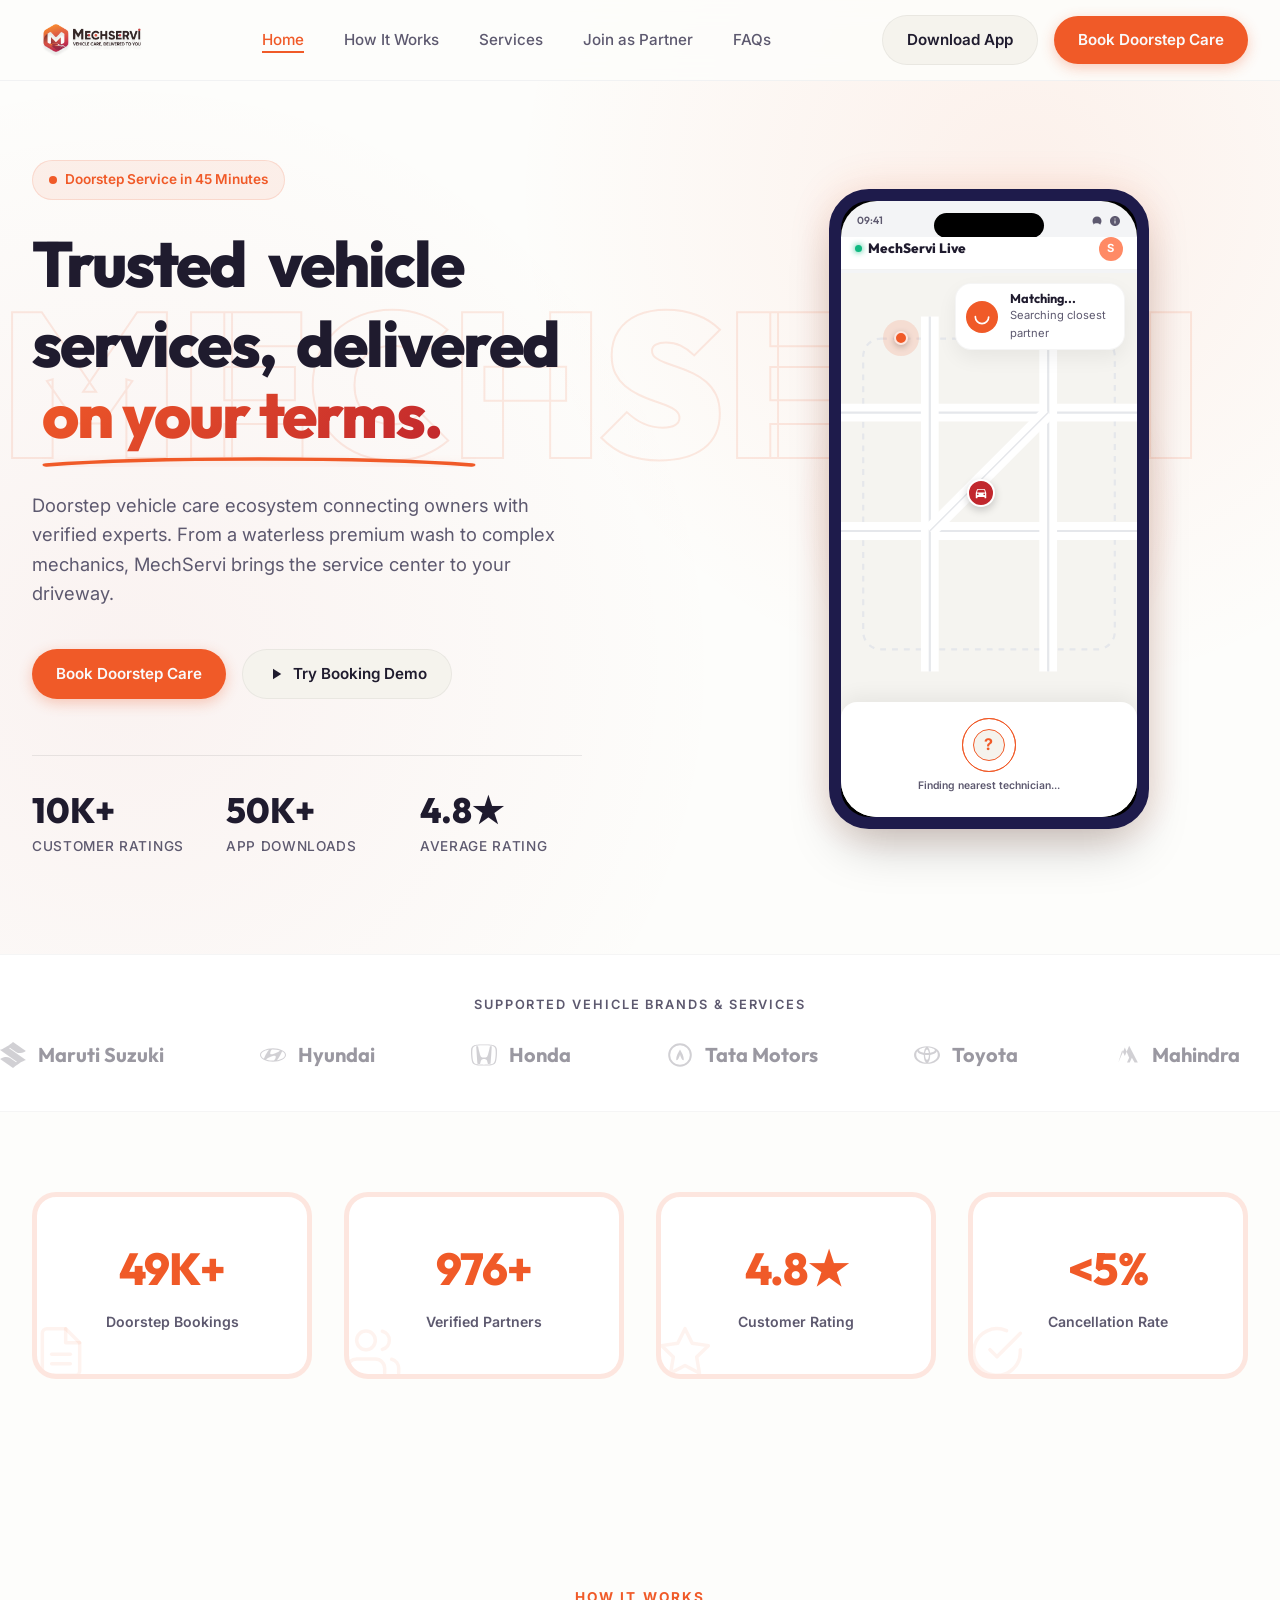
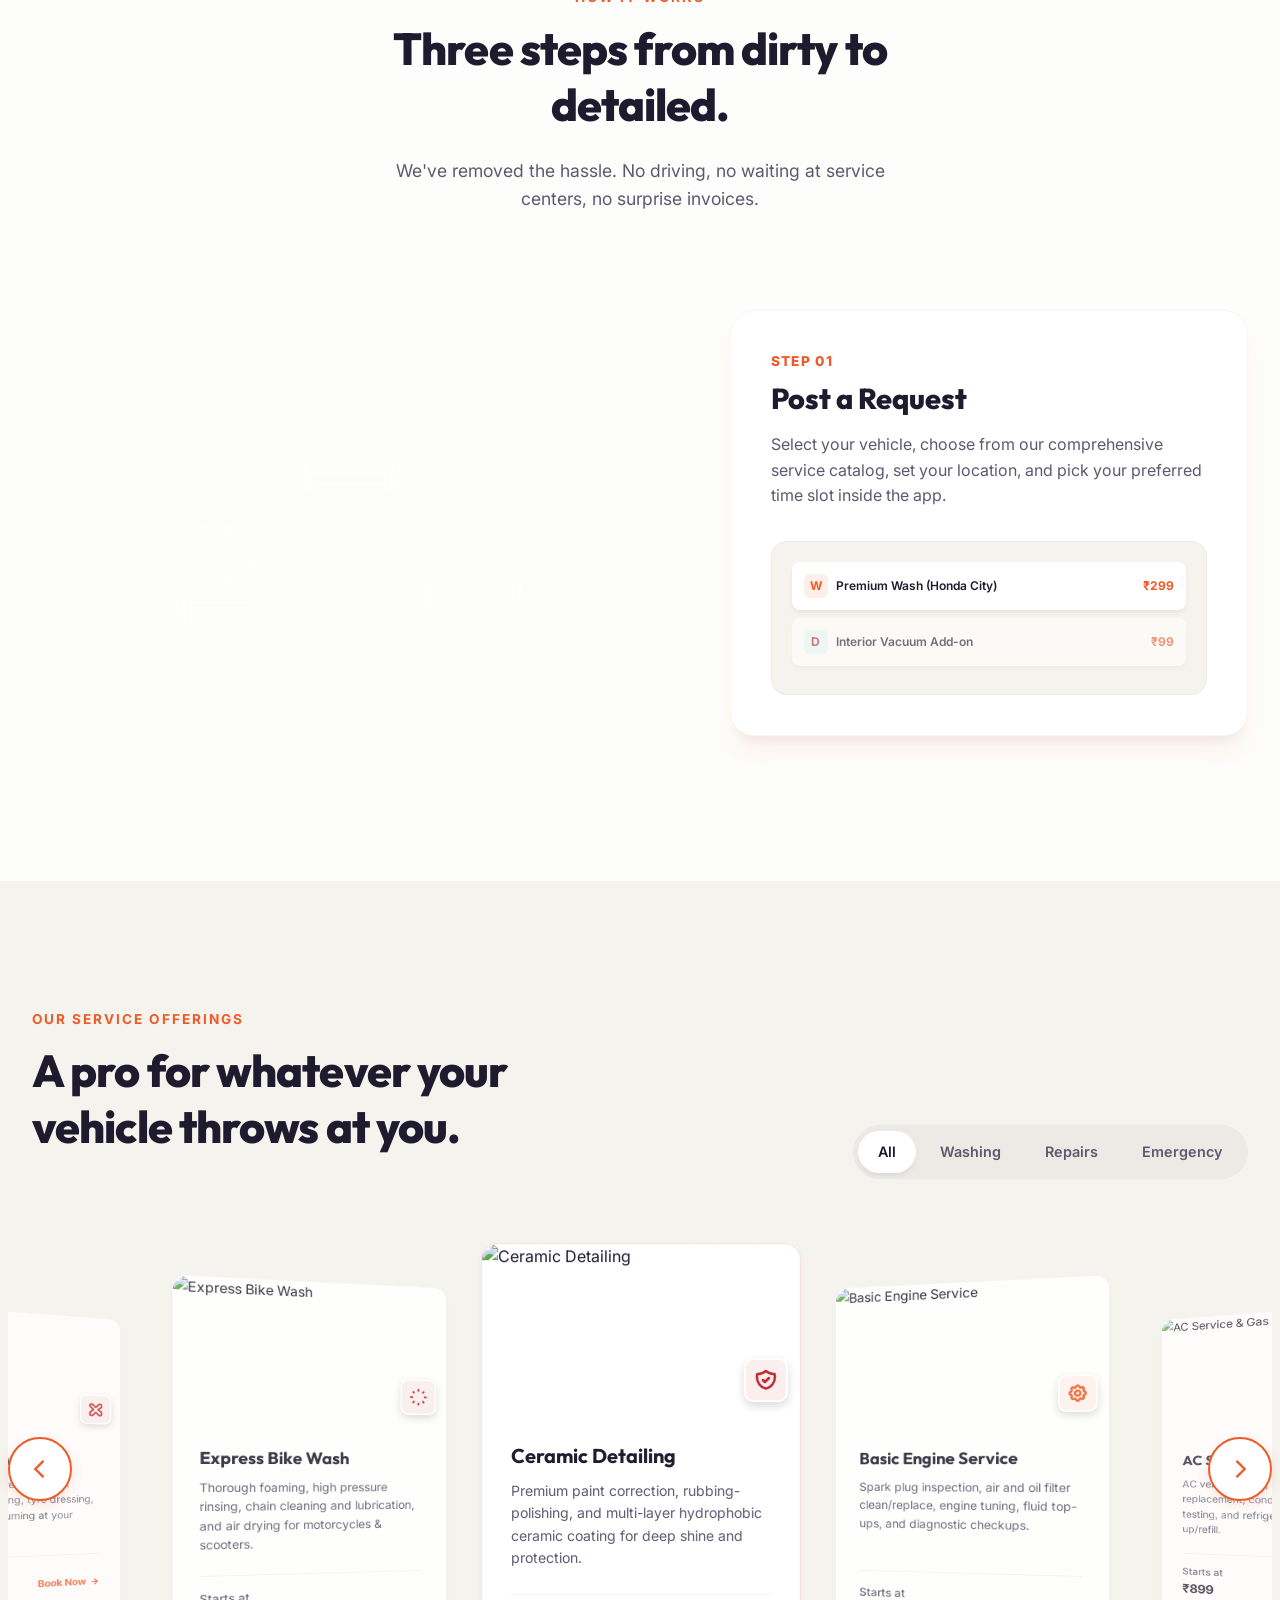
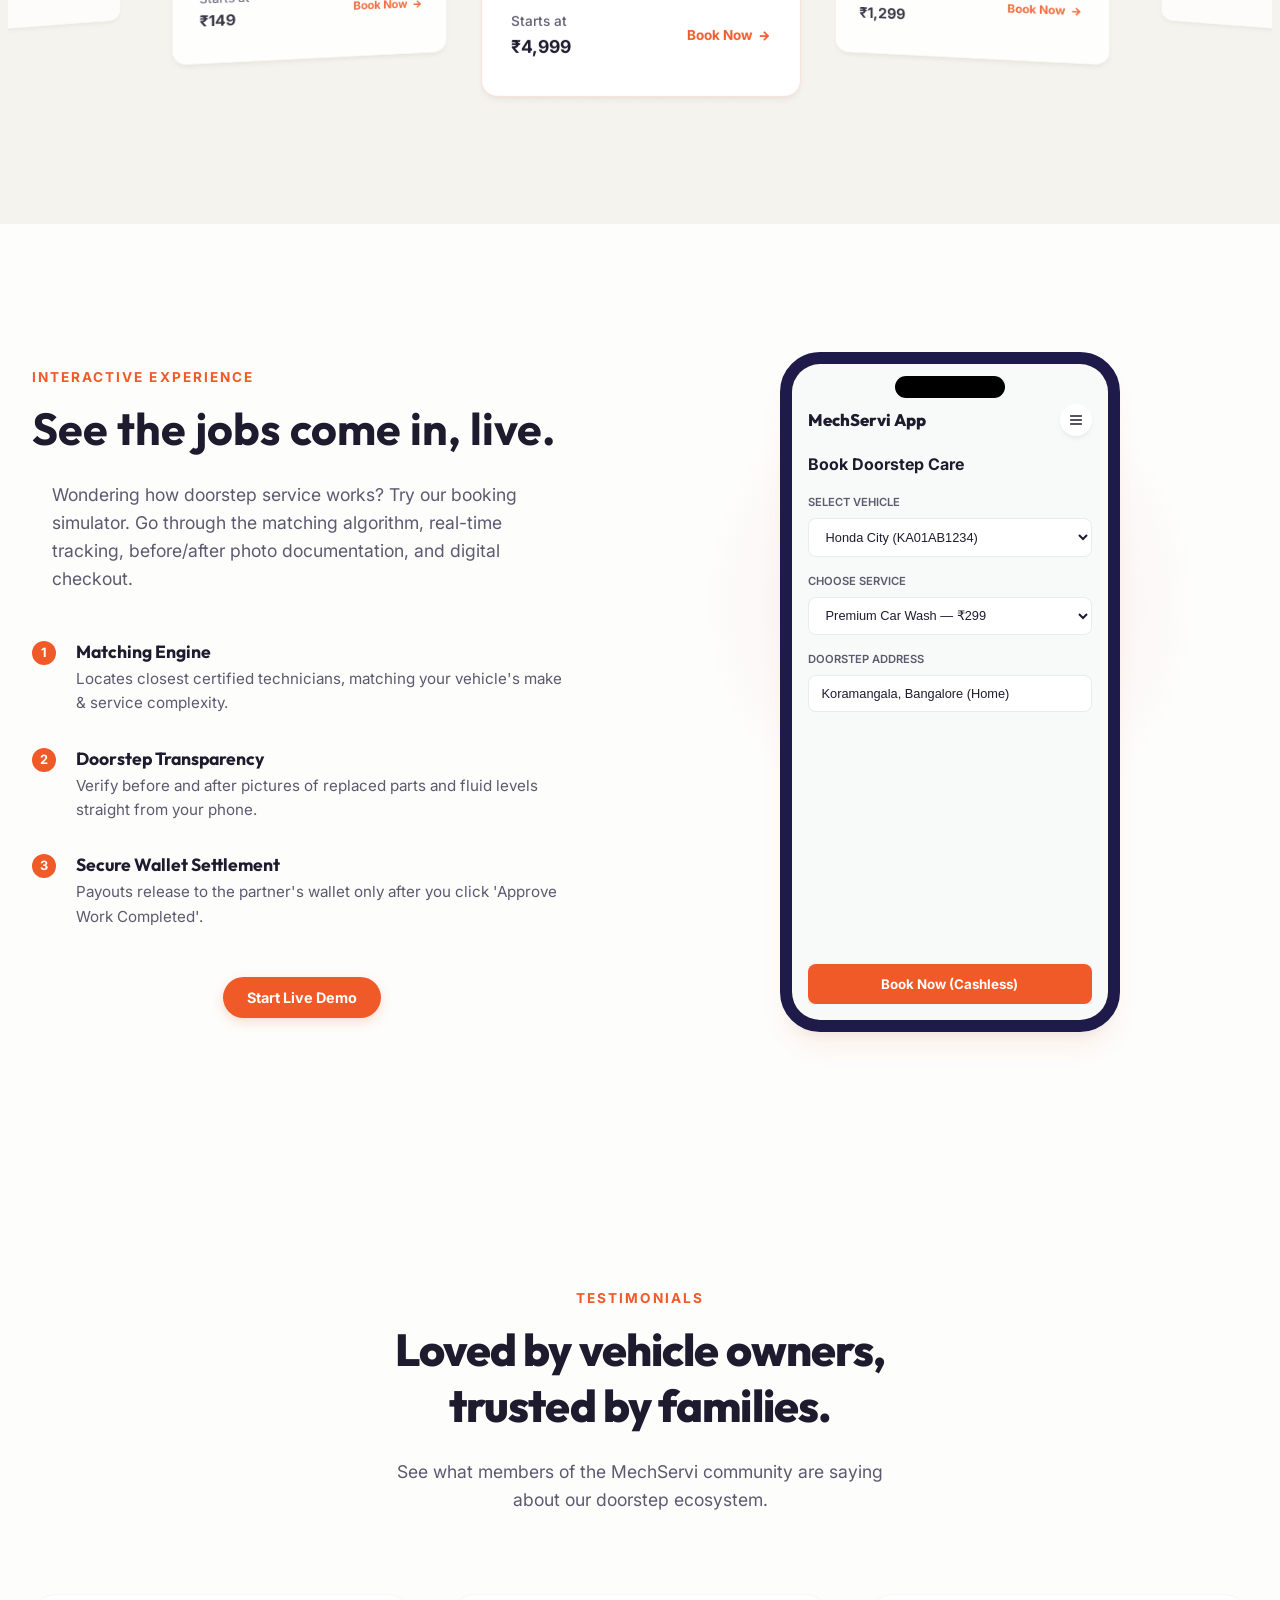
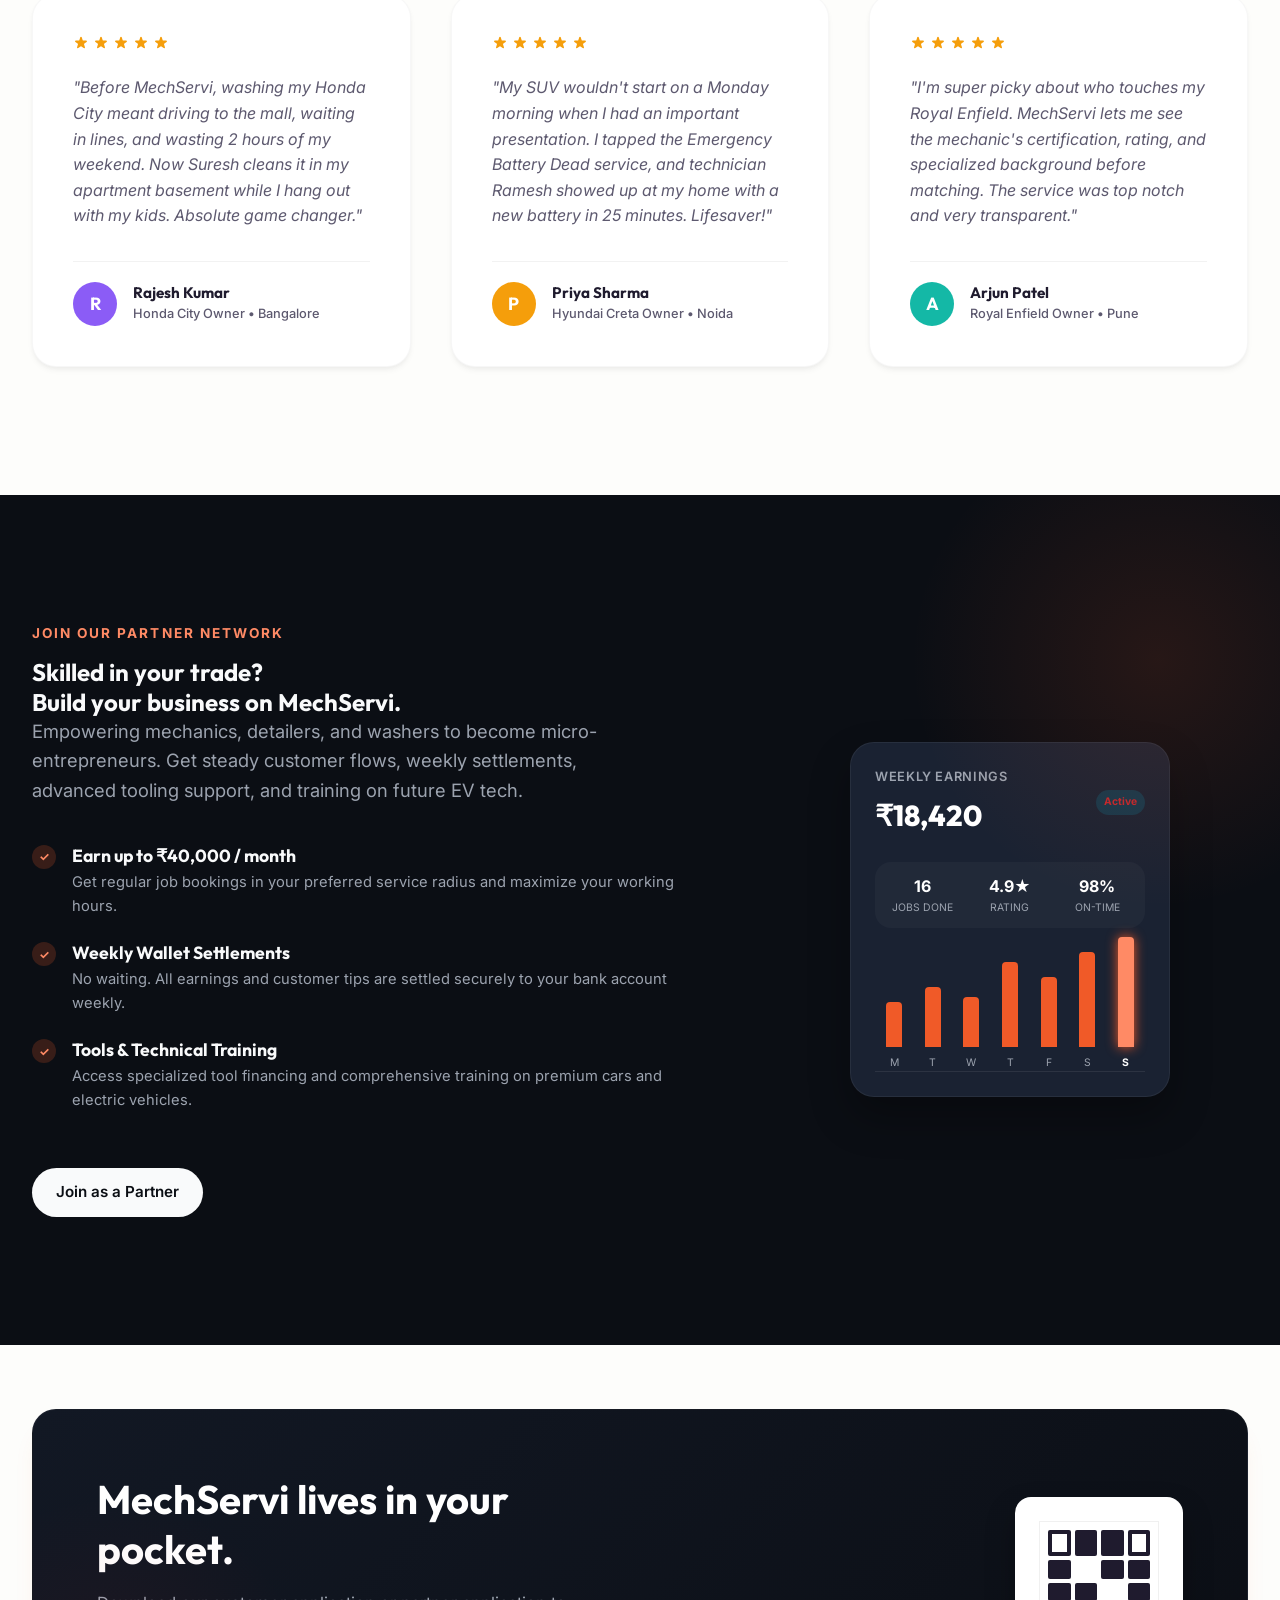
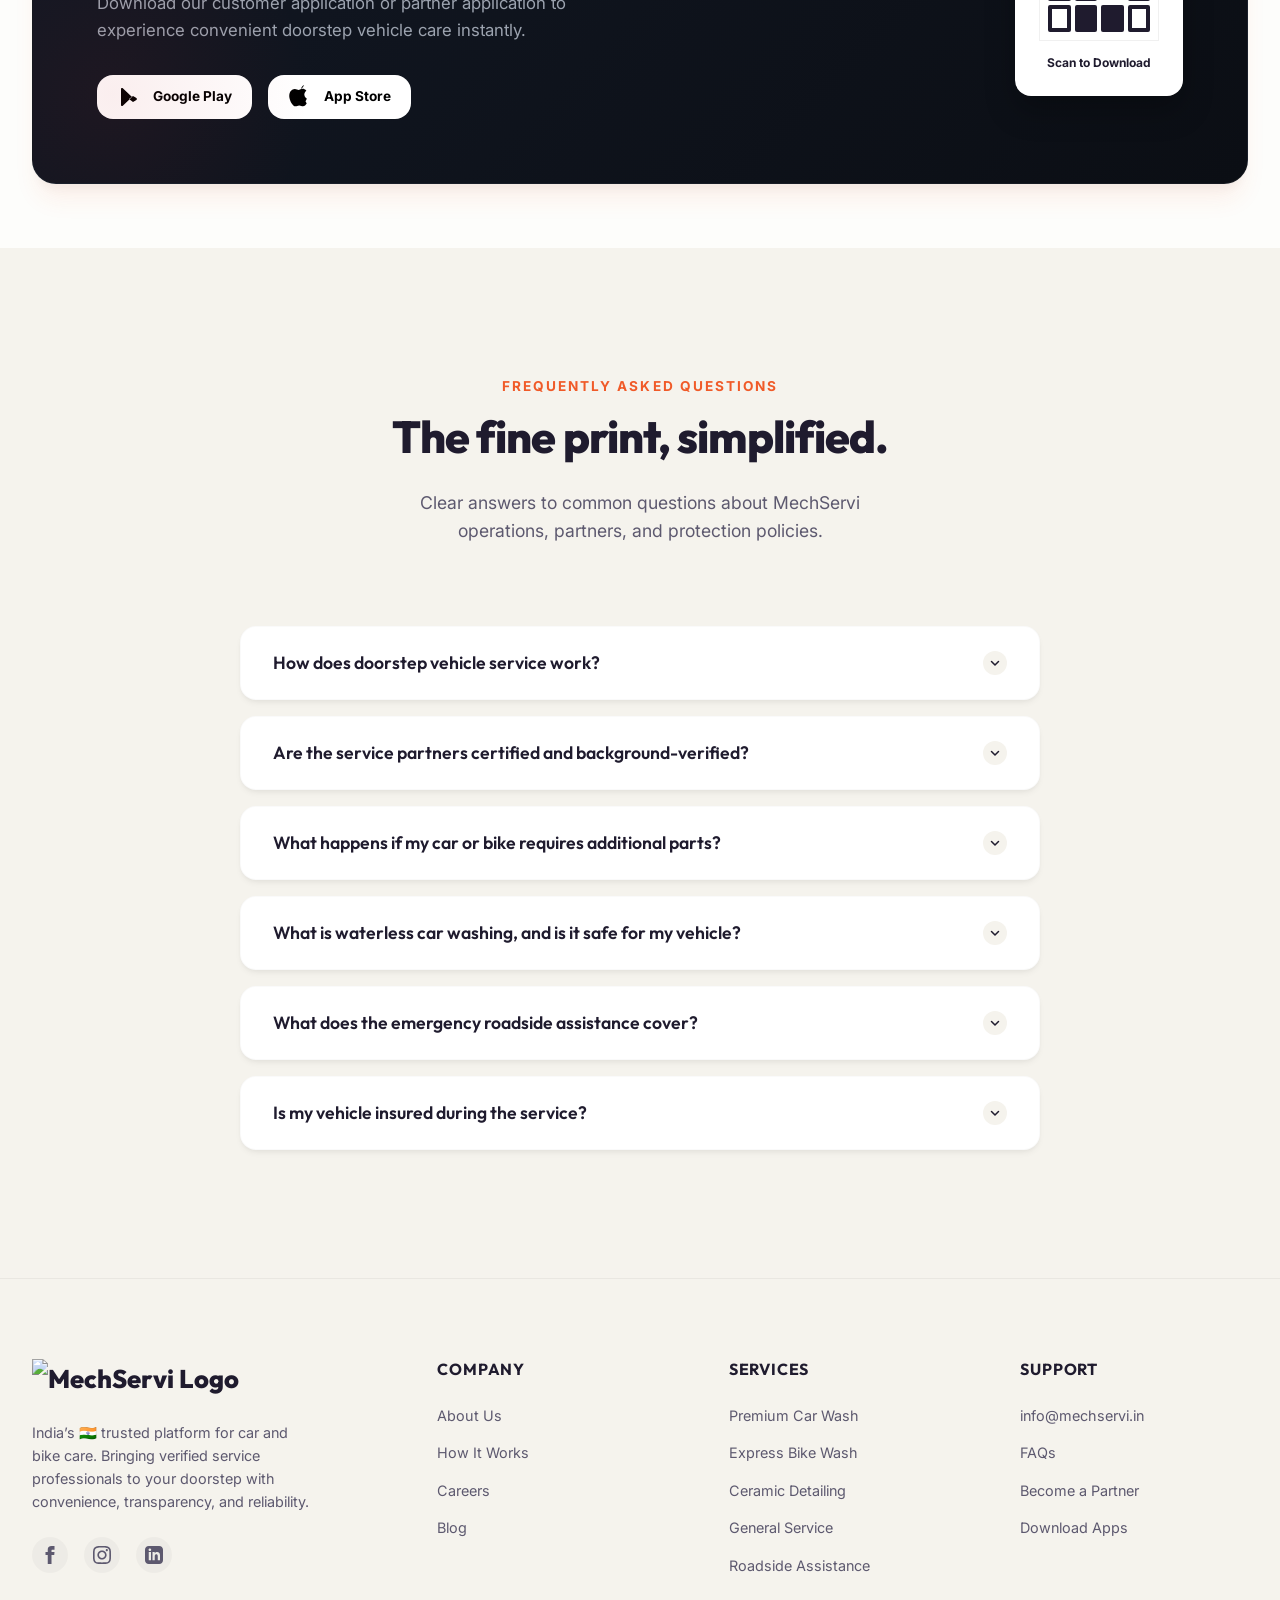
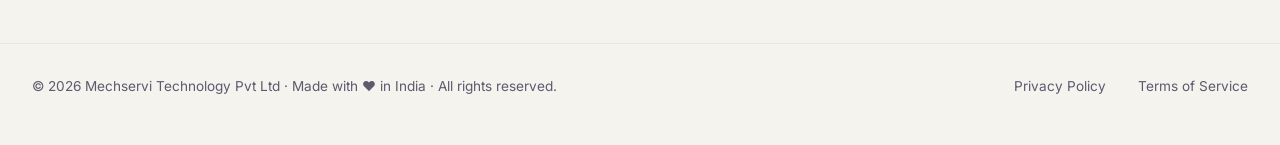
==== commit 9ace65b6: "Update index.html" ====
--- a/index.html
+++ b/index.html
@@ -17,11 +17,13 @@
 
     <!-- CSS Stylesheet -->
     <link rel="stylesheet" href="style.css">
+<!-- Google tag (gtag.js) -->
 <script async src="https://www.googletagmanager.com/gtag/js?id=G-6WNCML4ZYC"></script>
 <script>
   window.dataLayer = window.dataLayer || [];
   function gtag(){dataLayer.push(arguments);}
   gtag('js', new Date());
+
   gtag('config', 'G-6WNCML4ZYC');
 </script></head>
 
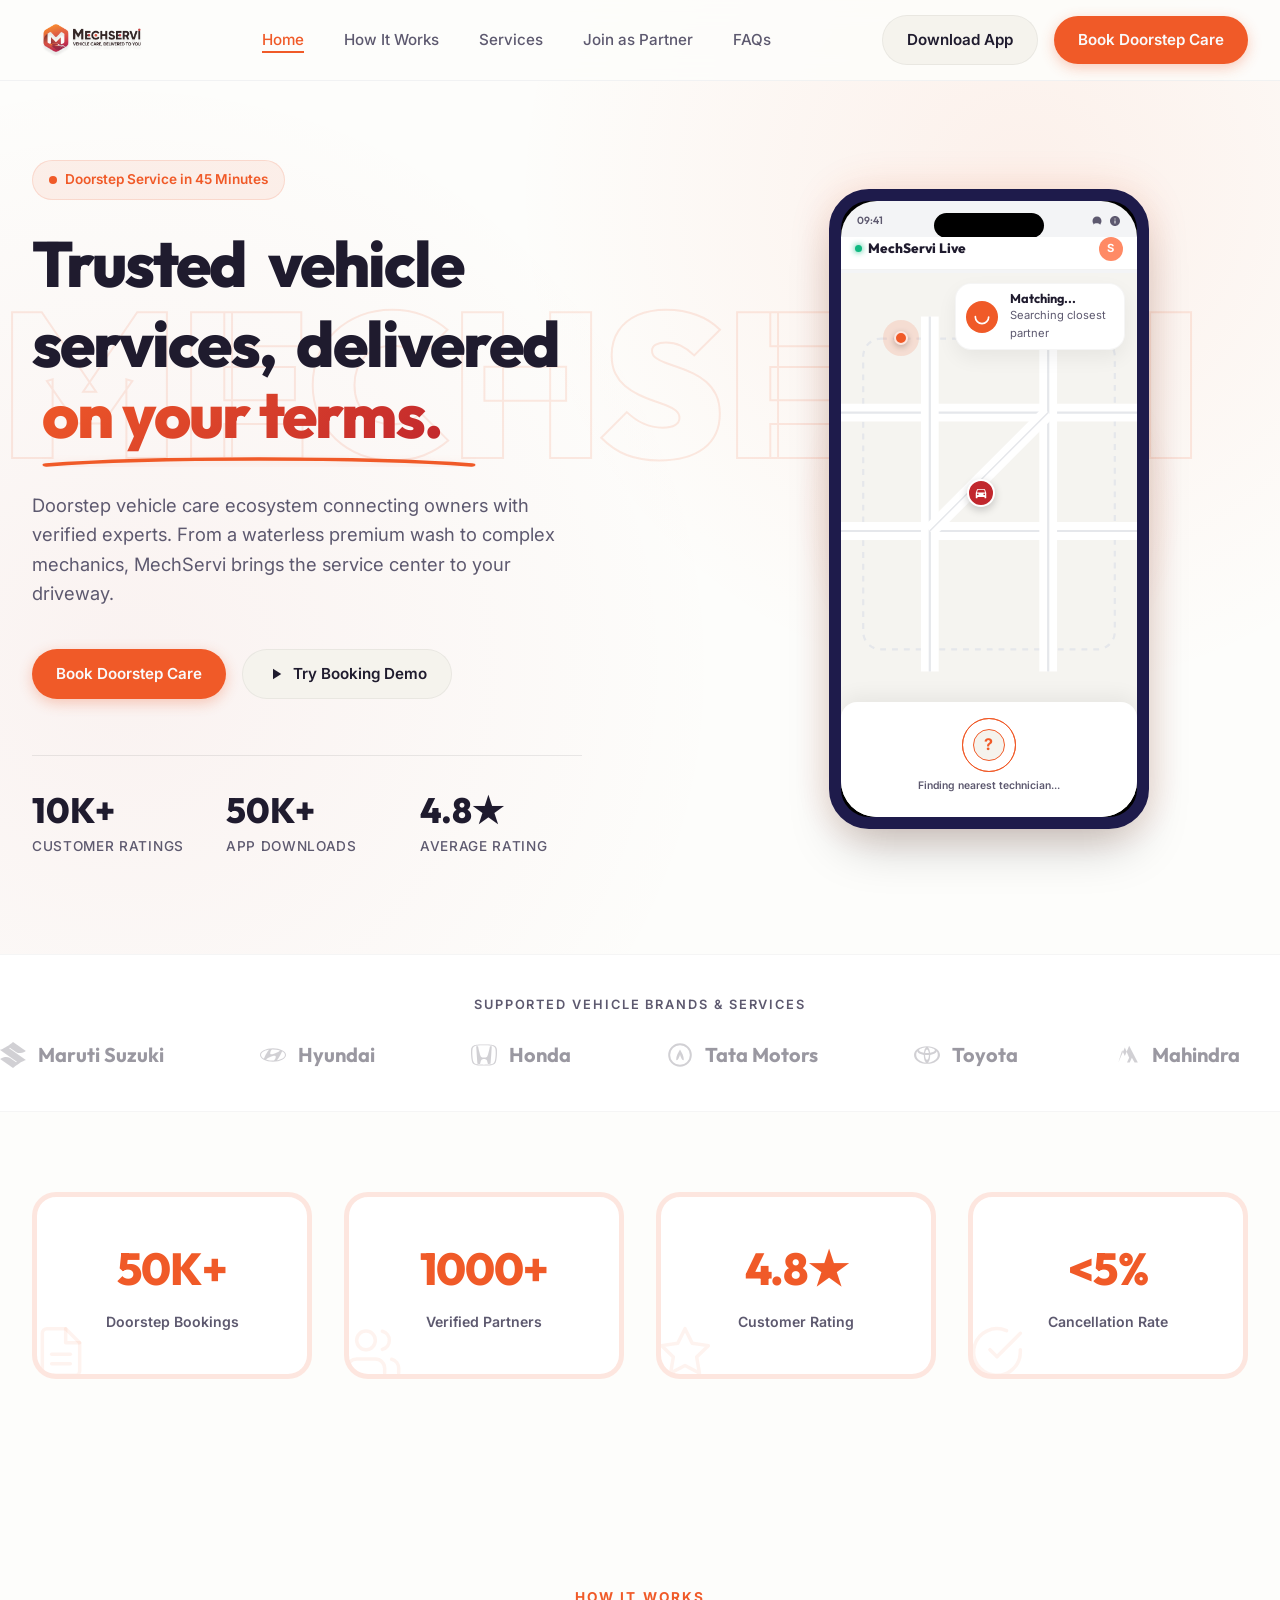
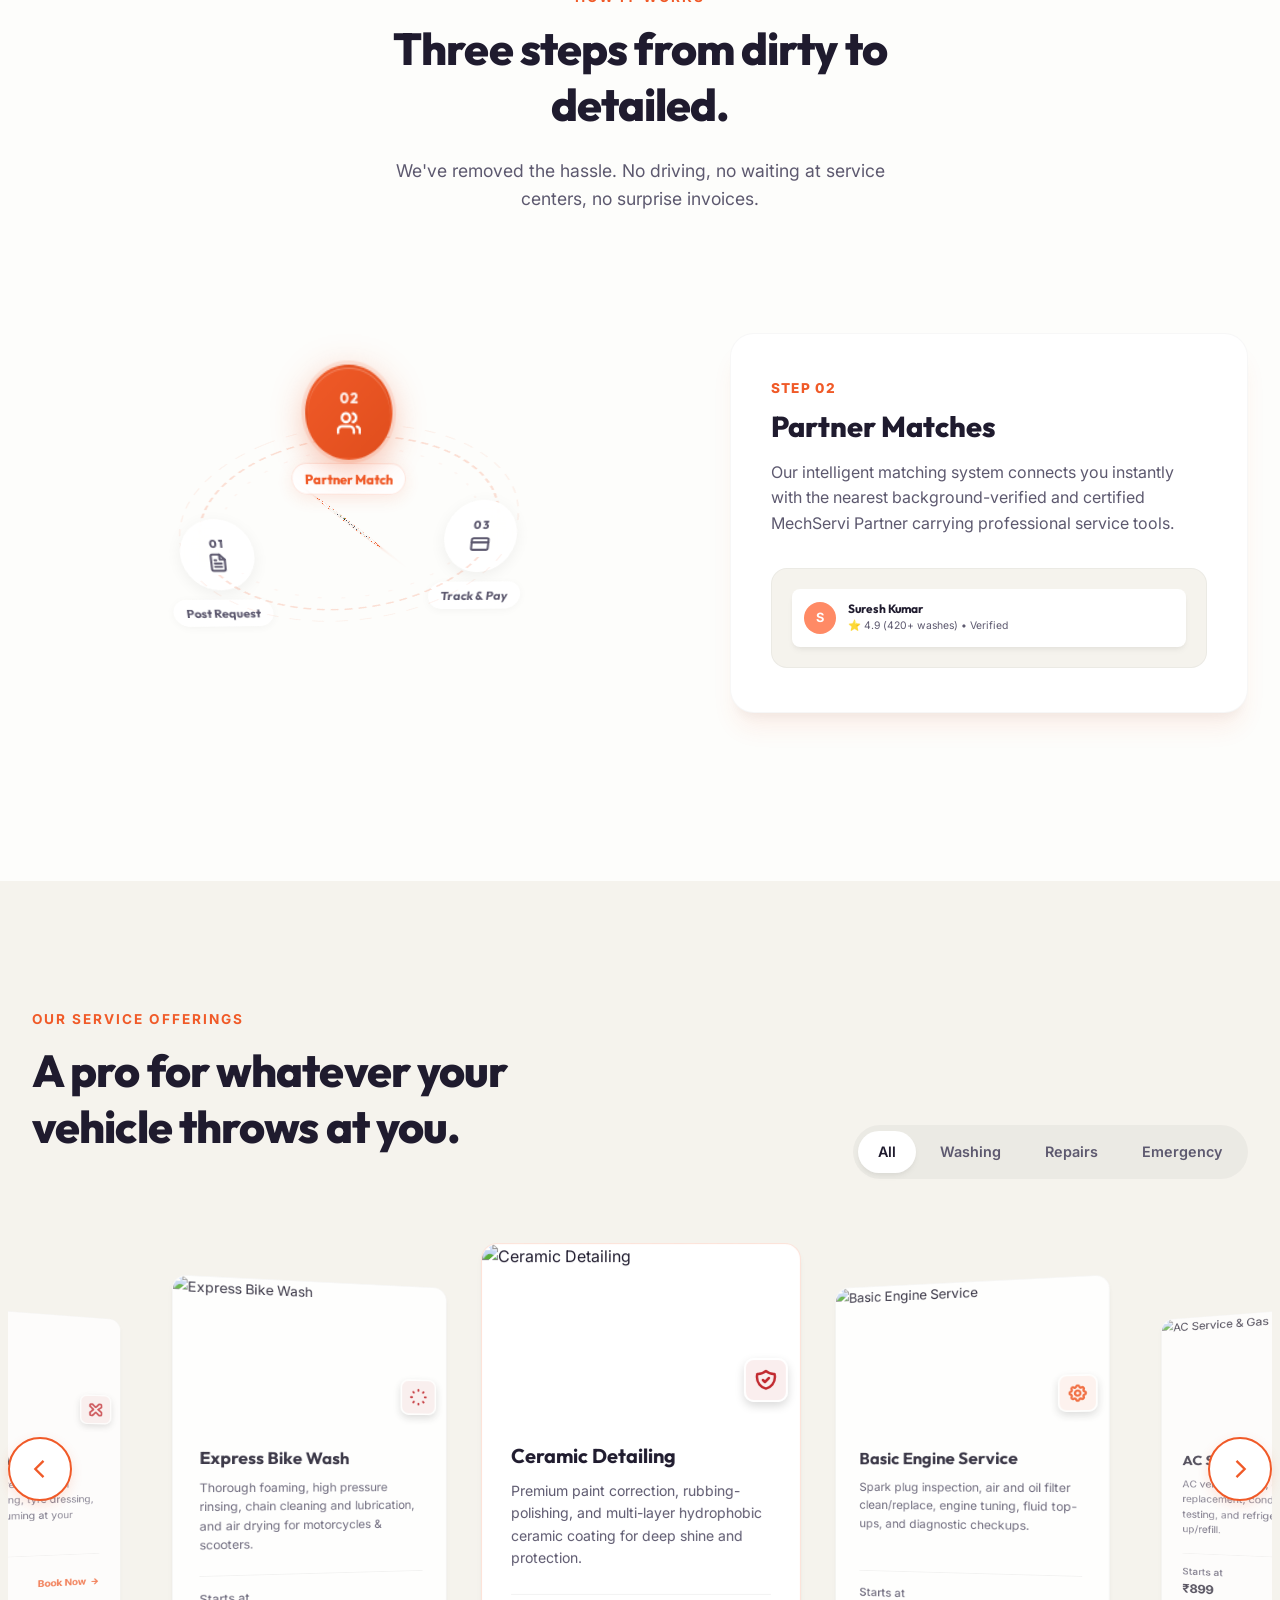
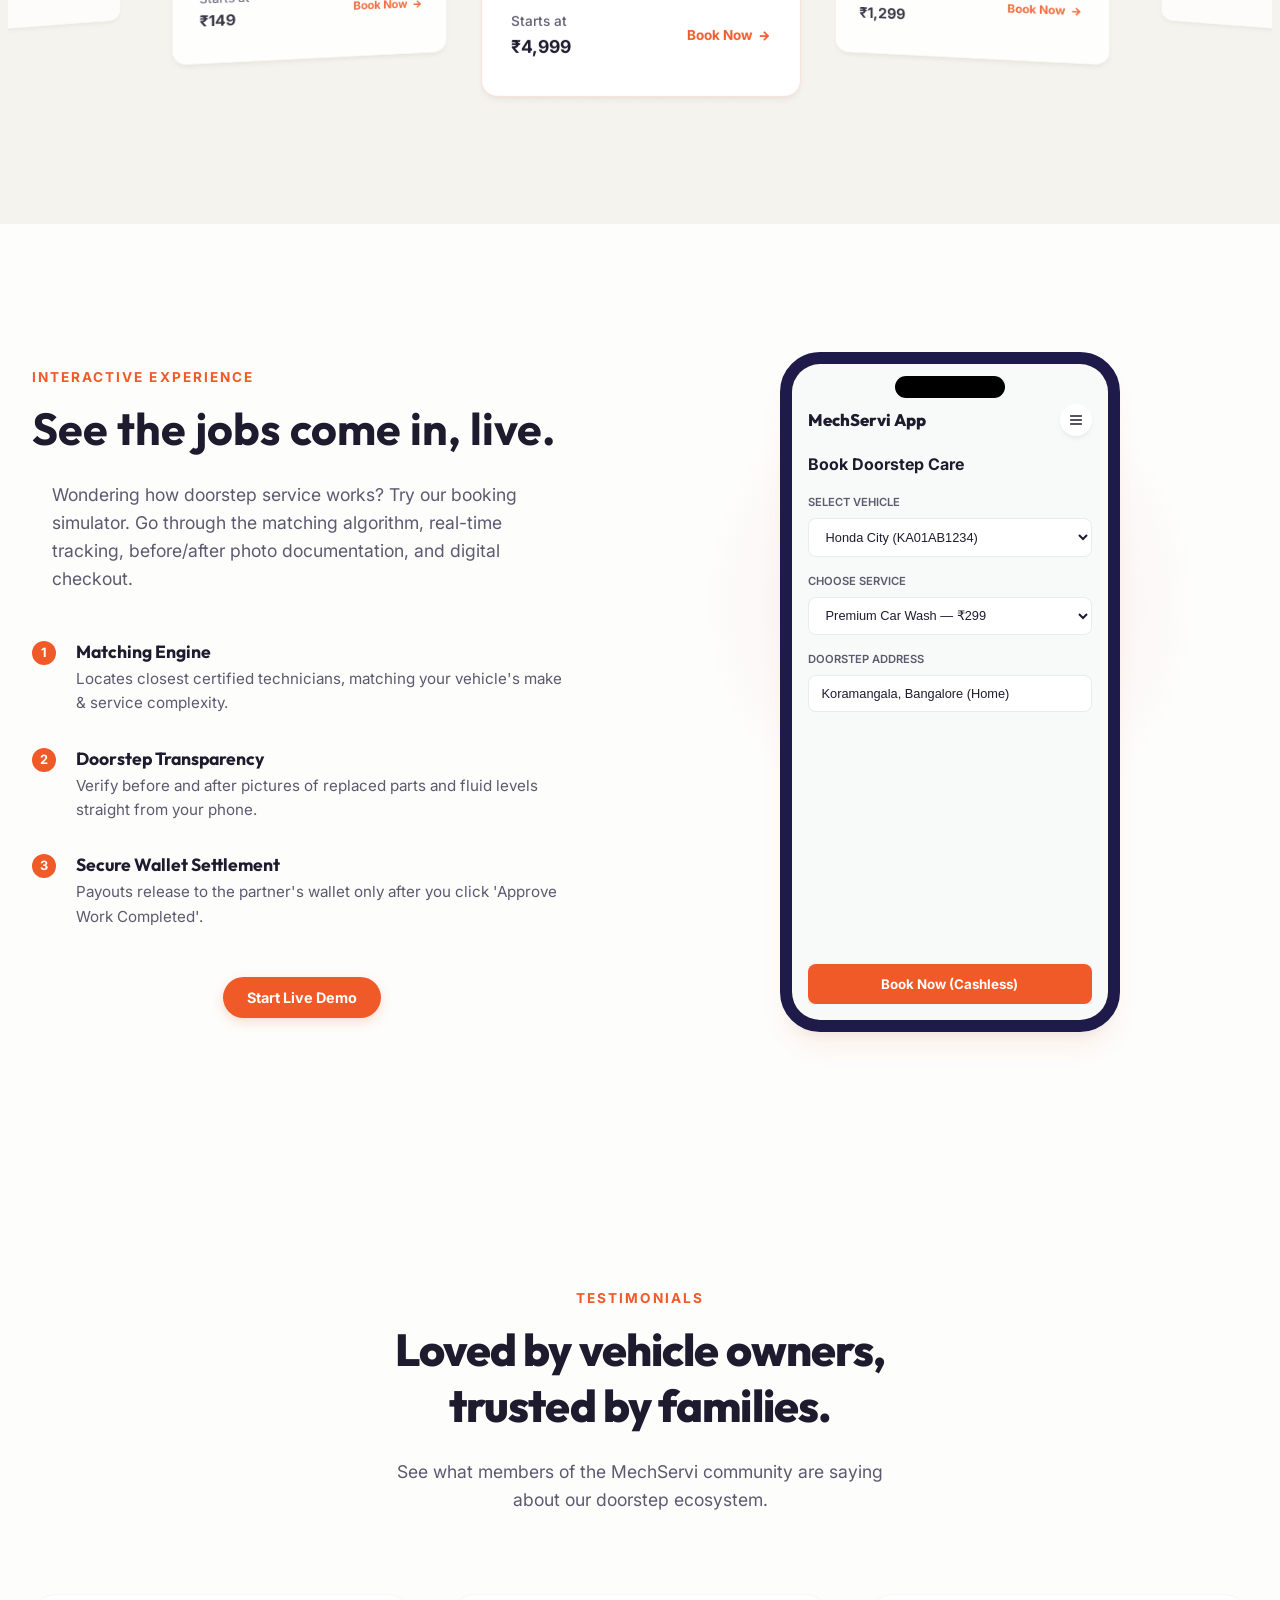
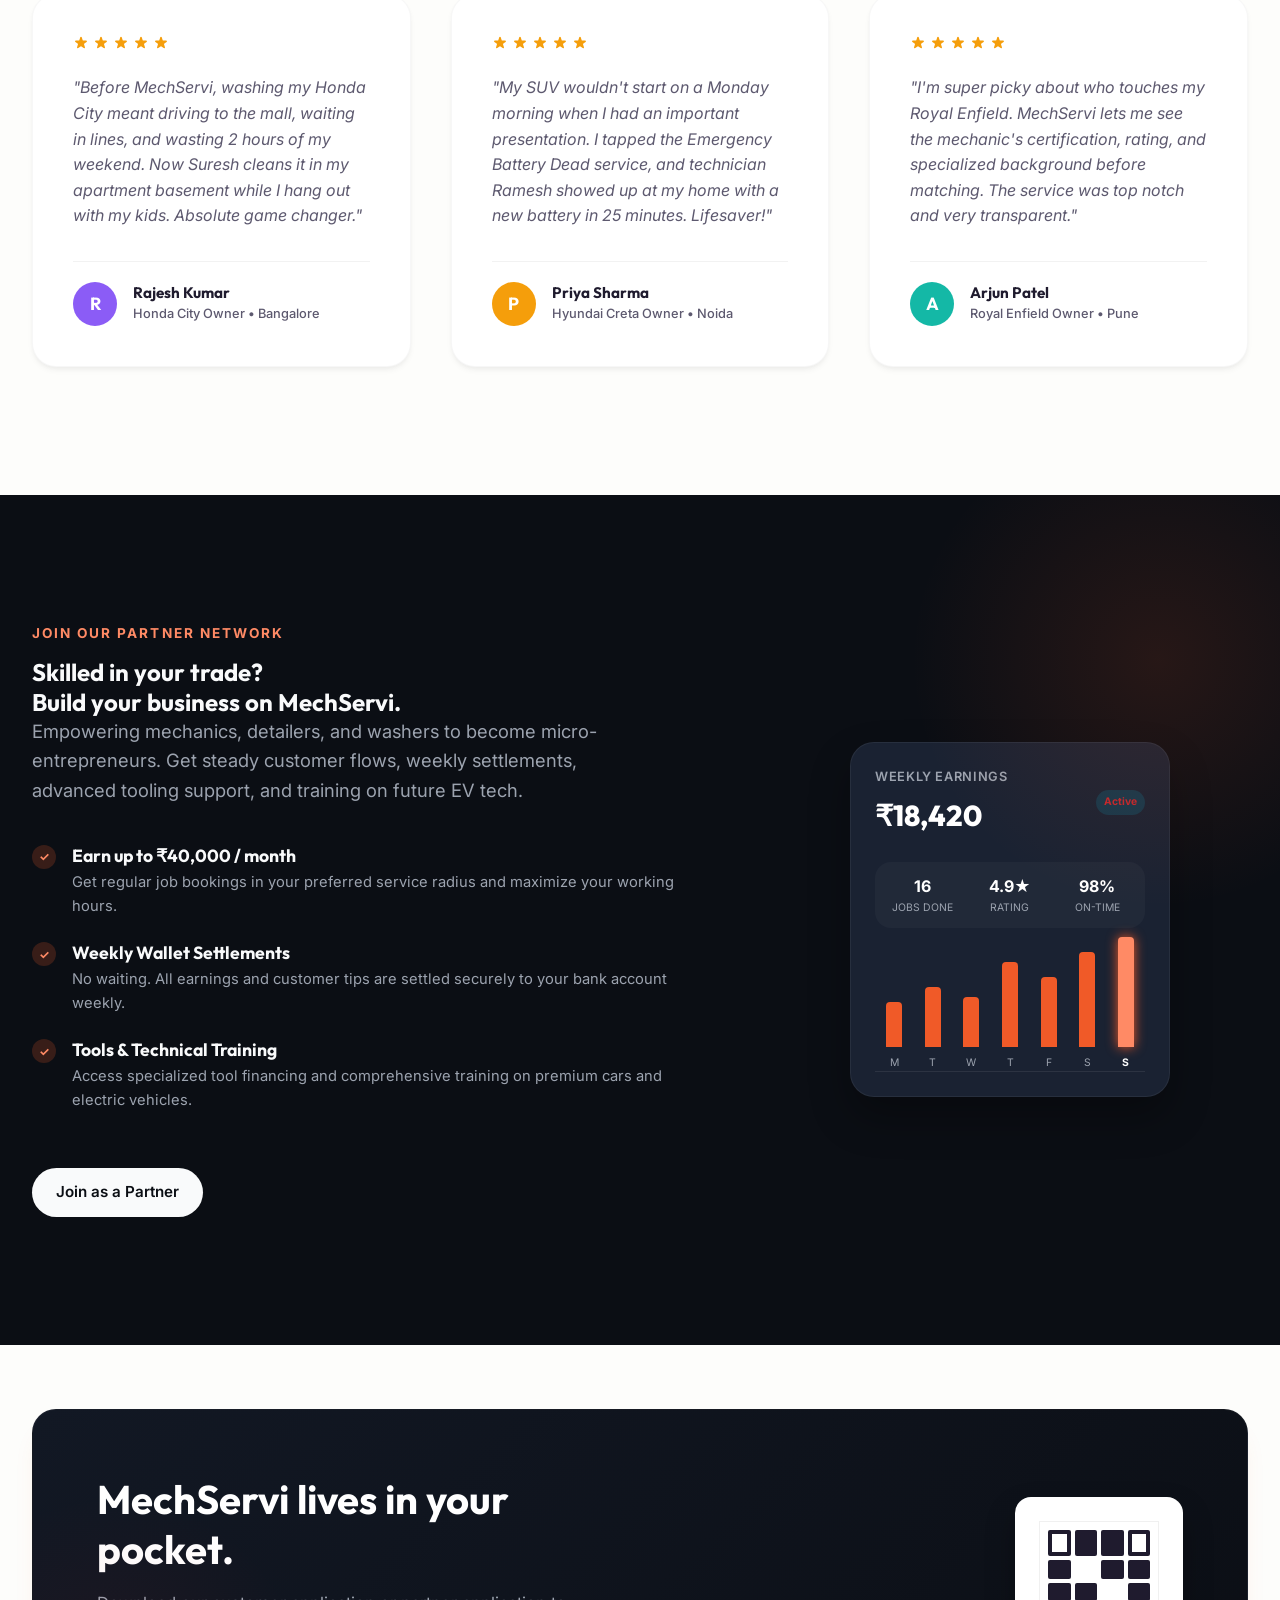
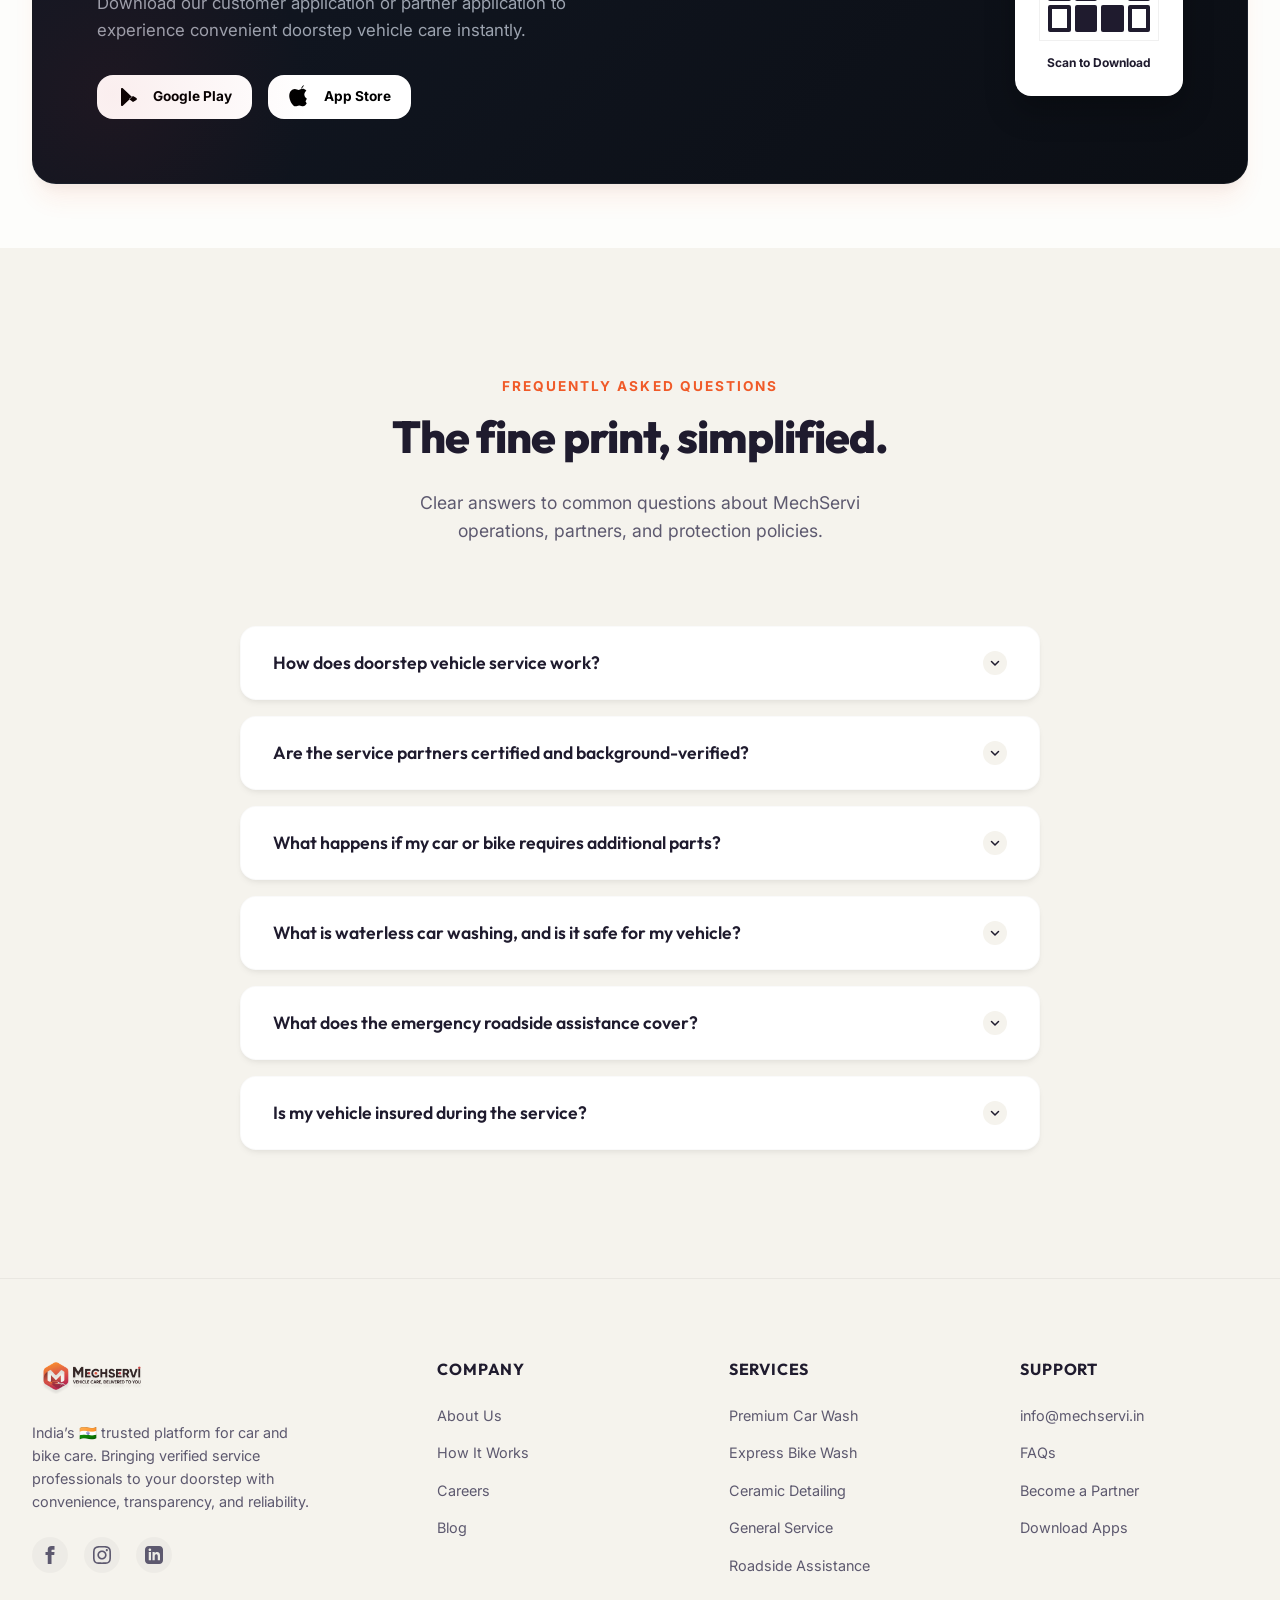
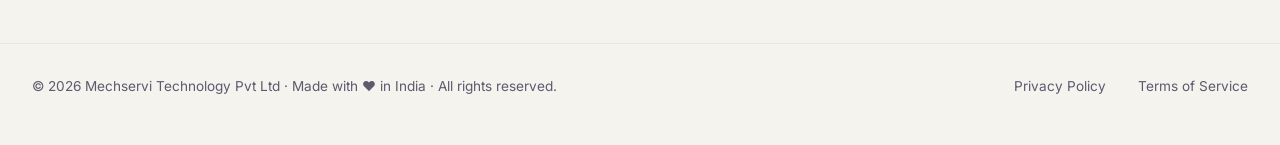
==== commit 1ace610a: "Update index.html" ====
--- a/index.html
+++ b/index.html
@@ -1568,7 +1568,7 @@
         <div class="container footer-grid">
             <div class="footer-brand">
                 <a href="#" class="logo" style="margin-bottom: 1.5rem;">
-          <img src="assets/logo.png" alt="MechServi Logo">
+          <img src="logo.png" alt="MechServi Logo">
         </a>
                 <p>India’s 🇮🇳 trusted platform for car and bike care. Bringing verified service professionals to your doorstep with convenience, transparency, and reliability.</p>
                 <div class="social-links">
